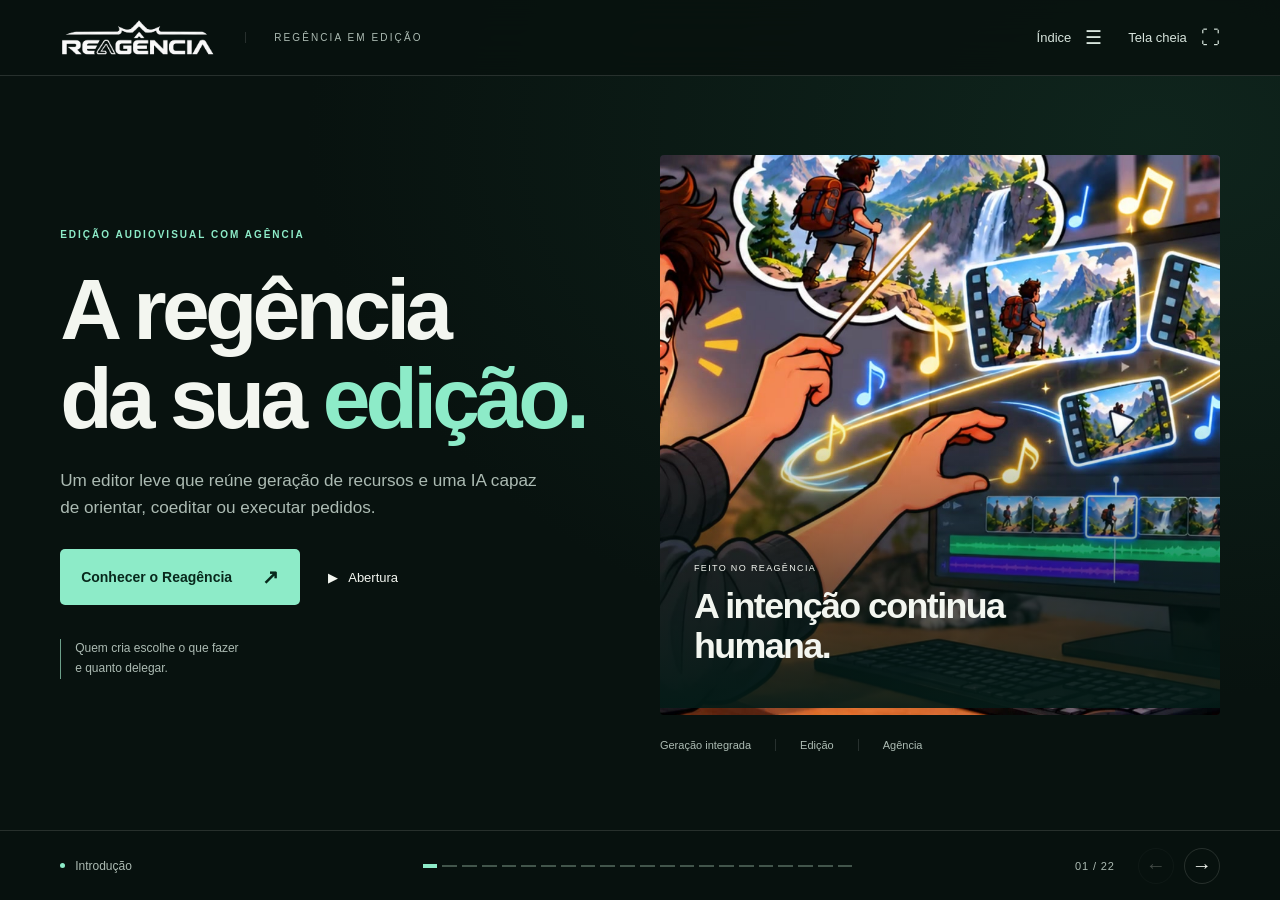
==== index.html @ 3bc48398 "Publica apresentacao contemporanea aprovada do Reagencia" ====
<!doctype html>
<html lang="pt-BR"><head><meta charset="utf-8"><meta name="viewport" content="width=device-width,initial-scale=1"><meta name="theme-color" content="#07130f"><meta name="description" content="Conheça o Reagência: edição audiovisual, geração integrada e uma Agência de IA opcional. Três percursos reais mostram diferentes formas de criar."><title>Reagência — A regência da sua edição</title><link rel="icon" href="assets/brand/favicon-reagencia-esquerda-v2.ico"><link rel="stylesheet" href="style.css"></head>
<body class="no-js"><a class="skip-link" href="#deck">Pular para a apresentação</a>
<header class="topbar"><a class="brand" href="#abertura" aria-label="Reagência, início"><img src="assets/brand/reagencia.png" alt="Reagência"></a><span class="top-context">REGÊNCIA EM EDIÇÃO</span><nav aria-label="Controles da apresentação"><button class="top-button" id="open-index">Índice <span aria-hidden="true">☰</span></button><button class="top-button fullscreen-button" id="fullscreen" aria-label="Entrar em tela cheia">Tela cheia <span aria-hidden="true">⛶</span></button></nav></header>
<main id="deck"><section class="slide cover" id="abertura" data-chapter="Introdução" aria-label="A regência da sua edição" tabindex="-1" ><div class="slide-inner">
<div class="hero-copy"><div class="eyebrow">EDIÇÃO AUDIOVISUAL COM AGÊNCIA</div>
<h1>A regência<br>da sua <em>edição.</em></h1>
<p class="lead">Um editor leve que reúne geração de recursos e uma IA capaz de orientar, coeditar ou executar pedidos.</p>
<div class="actions"><button class="primary" data-go="origem">Conhecer o Reagência <span>↗</span></button><button class="text-button" data-video="abertura">▶ &nbsp; Abertura</button></div>
<div class="hero-note">Quem cria escolhe o que fazer<br>e quanto delegar.</div></div>
<div class="hero-visual"><div class="hero-art-frame"><img class="hero-art" src="assets/posters/hibrido-58.jpg" alt="Cena produzida no Reagência: o criador rege imagens, música e cenas com a companhia de um assistente" fetchpriority="high"></div><div class="hero-caption"><span>FEITO NO REAGÊNCIA</span><b>A intenção continua humana.</b></div><div class="hero-bottom"><span>Geração integrada</span><span>Edição</span><span>Agência</span></div></div></div></section><section class="slide origin" id="origem" data-chapter="Introdução" aria-label="Mais tempo para criar" tabindex="-1" hidden><div class="slide-inner">
<div class="origin-title"><div class="eyebrow">A ORIGEM</div><h2>Mais tempo<br>para criar.<br><em>Menos barreiras<br>para editar.</em></h2></div>
<div class="origin-story"><div class="story-point"><span>01</span><p>O Reagência nasceu da experiência de criar vídeos e perder tempo aprendendo ferramentas ou repetindo tarefas.</p></div><div class="story-point"><span>02</span><p>O primeiro passo foi reunir geração de voz, legendas e imagens no próprio editor.</p></div><div class="story-point"><span>03</span><p>Depois, suas funções passaram a ser acessíveis à Agência, que pode orientar a edição e executar pedidos.</p></div><p class="origin-takeaway">Uma boa ideia deve poder ganhar forma sem exigir alta perícia técnica.</p></div></div></section><section class="slide editor-slide" id="editor" data-chapter="O editor" aria-label="Um ambiente para construir o vídeo" tabindex="-1" hidden><div class="slide-inner">
<div class="wide-heading"><div class="eyebrow">O EDITOR</div><h2>Um ambiente para<br><em>construir o vídeo.</em></h2><p>Imagens, vídeos, áudio e legendas se encontram em uma timeline multifaixa. A montagem define sequência, duração e sincronização.</p></div>
<figure class="evidence main-editor"><button class="image-open" data-image="assets/screenshots/23-transformacao-plena.png" data-caption="Montagem real no Reagência: recursos à esquerda, prévia ao centro, ajustes à direita e timeline multifaixa." aria-label="Ampliar: Montagem real no Reagência: recursos à esquerda, prévia ao centro, ajustes à direita e timeline multifaixa."><img src="assets/screenshots/23-transformacao-plena.png" alt="Montagem real no Reagência: recursos à esquerda, prévia ao centro, ajustes à direita e timeline multifaixa." loading="lazy" decoding="async"><span class="expand" aria-hidden="true">↗</span></button><figcaption>Montagem real no Reagência: recursos à esquerda, prévia ao centro, ajustes à direita e timeline multifaixa.</figcaption></figure>
<div class="under-image"><span>Recursos reunidos no MediaPool</span><span>Prévia da composição</span><span>Montagem que permanece editável</span></div></div></section><section class="slide split tools-slide" id="ferramentas" data-chapter="O editor" aria-label="Movimento e acabamento" tabindex="-1" hidden><div class="slide-inner">
<div class="copy"><div class="eyebrow">CONTROLE SOBRE A IMAGEM</div><h2>Movimento<br>e <em>acabamento.</em></h2><p>O quadro, o movimento e o tratamento de cada clipe ficam nas mãos de quem edita.</p><div class="tab-list" role="tablist" aria-label="Ferramentas do editor"><button id="tool-tab-0" role="tab" aria-selected="true" aria-controls="tool-panel" data-tool="0">01 &nbsp; Transformar <span>↗</span></button><button id="tool-tab-1" role="tab" aria-selected="false" aria-controls="tool-panel" tabindex="-1" data-tool="1">02 &nbsp; Máscaras <span>↗</span></button><button id="tool-tab-2" role="tab" aria-selected="false" aria-controls="tool-panel" tabindex="-1" data-tool="2">03 &nbsp; Efeitos <span>↗</span></button></div><p class="small">As transições conectam clipes. As transformações alteram propriedades dentro de cada clipe.</p></div>
<div class="tool-panel" id="tool-panel" role="tabpanel" aria-labelledby="tool-tab-0"><div class="tool-image"><figure class="evidence "><button class="image-open" data-image="assets/screenshots/26-painel-transformar.png" data-caption="Painel Transformar de um clipe selecionado." aria-label="Ampliar: Painel Transformar de um clipe selecionado."><img src="assets/screenshots/26-painel-transformar.png" alt="Painel Transformar de um clipe selecionado." loading="lazy" decoding="async"><span class="expand" aria-hidden="true">↗</span></button><figcaption>Painel Transformar de um clipe selecionado.</figcaption></figure></div><div class="tool-info"><h3 id="tool-title">Enquadramento, animação e cor</h3><p id="tool-text">Recorte e enquadramento definem o quadro. Transformações e keyframes animam zoom, posição, rotação e opacidade. Contraste, saturação e sombras compõem a correção de cor.</p></div></div></div></section><section class="slide split export-slide" id="exportacao" data-chapter="O editor" aria-label="O vídeo pronto para sair" tabindex="-1" hidden><div class="slide-inner">
<div class="copy"><div class="eyebrow">ÁUDIO, LEGENDAS E EXPORTAÇÃO</div><h2>O vídeo pronto<br><em>para sair.</em></h2><p>O editor combina faixas de áudio e legendas editáveis com a montagem visual.</p><p>A exportação oferece MP4, MOV e WebM, com possibilidade de incorporar outros formatos.</p><div class="format-line"><b>MP4</b><b>MOV</b><b>WebM</b></div><p class="small">Nesta exportação: MP4 com H.264,<br>1672 × 942 pixels, a 30 quadros por segundo.</p></div>
<figure class="evidence "><button class="image-open" data-image="assets/screenshots/29-exportacao-manual.png" data-caption="Exportação em MP4 com opções de qualidade, áudio e legendas." aria-label="Ampliar: Exportação em MP4 com opções de qualidade, áudio e legendas."><img src="assets/screenshots/29-exportacao-manual.png" alt="Exportação em MP4 com opções de qualidade, áudio e legendas." loading="lazy" decoding="async"><span class="expand" aria-hidden="true">↗</span></button><figcaption>Exportação em MP4 com opções de qualidade, áudio e legendas.</figcaption></figure></div></section><section class="slide split json-slide" id="continuidade" data-chapter="O editor" aria-label="Edição até com o editor fechado" tabindex="-1" hidden><div class="slide-inner">
<div class="copy"><div class="eyebrow">CONTINUIDADE DO PROJETO</div><h2>Edição até com<br>o editor <em>fechado.</em></h2><p>O save em JSON é leve e complementa o save nativo: registra a montagem, os ajustes e as referências às mídias.</p><p>Com conhecimento desse formato e das operações do Reagência, uma IA pode alterar o projeto diretamente nesse arquivo.</p><p>Depois, basta abrir o save no editor para continuar trabalhando.</p></div>
<div class="continuity"><div class="file-type">.json</div><div class="continuity-rows"><div><span>01</span><b>A montagem e seus ajustes</b><p>O projeto conserva as decisões de edição.</p></div><div><span>02</span><b>As referências às mídias</b><p>Os arquivos de mídia precisam continuar acessíveis.</p></div><div><span>03</span><b>A continuação no editor</b><p>A montagem volta a ficar disponível para refinamento.</p></div></div></div></div></section><section class="slide split connection-slide" id="conexoes" data-chapter="O editor" aria-label="Ajuda opcional. Recursos conectados." tabindex="-1" hidden><div class="slide-inner">
<div class="copy"><div class="eyebrow">CONEXÕES</div><h2>Ajuda opcional.<br><em>Recursos conectados.</em></h2><p>A Agência recebe pedidos em conversa e pode orientar ou executar operações no editor. Seu piloto pode usar API ou Codex.</p><div class="connection-pilot"><span>NESTAS DEMONSTRAÇÕES</span><b>Piloto da Agência via API</b></div><p class="small">As conexões de geração são escolhas separadas. Também podem ser usadas durante a edição manual.</p><button class="text-button" data-image="assets/screenshots/05-conexoes.png" data-caption="Lista de conexões. O ComfyUI estava desligado nesta sessão e aparece com status Atenção.">Ver as conexões no editor ↗</button></div>
<div class="connection-list"><article><div class="connection-heading"><span>01</span><h3>OpenAI</h3><button class="mini" data-image="assets/screenshots/03-api-midia.png" data-caption="Conexão OpenAI para imagens por texto ou referência, voz e legendas." aria-label="Ver conexão OpenAI">↗</button></div><p>A API externa demonstrada gera imagens por texto ou referência, cria voz e transforma áudio em legendas.</p></article><article><div class="connection-heading"><span>02</span><h3>Codex</h3><button class="mini" data-image="assets/screenshots/04-codex.png" data-caption="Conexão para geração de imagens pelo cliente Codex instalado, independente do piloto da Agência." aria-label="Ver conexão Codex">↗</button></div><p>O cliente instalado gera imagens por texto ou referência usando serviços da sessão Codex. A integração local não significa geração offline.</p></article><article><div class="connection-heading"><span>03</span><h3>ComfyUI</h3></div><p>Com a ferramenta instalada e conectada, o editor executa workflows pré-configurados sem exigir domínio da interface do ComfyUI.</p></article><p class="expansion-note">Uma base aberta à expansão com novos provedores e workflows.</p></div></div></section><section class="slide routes-slide" id="percursos" data-chapter="Três percursos" aria-label="Quanto delegar é uma escolha" tabindex="-1" hidden><div class="slide-inner">
<div class="section-heading"><div class="eyebrow">TRÊS FORMAS DE CRIAR</div><h2>Quanto delegar<br><em>é uma escolha.</em></h2><p>O mesmo tema conduz três percursos, com diferentes níveis de participação humana.</p></div>
<div class="routes"><button data-go="manual-montagem"><span class="route-number">01</span><h3>Manual</h3><p>Cada escolha na timeline.<br>Quem edita monta e ajusta diretamente.</p><span class="route-link">Explorar o percurso ↗</span></button><button data-go="hibrido-montagem"><span class="route-number">02</span><h3>Híbrido</h3><p>Edição em parceria.<br>A Agência recebe tarefas por etapa.</p><span class="route-link">Explorar o percurso ↗</span></button><button data-go="plena-pedido"><span class="route-number">03</span><h3>Agência plena</h3><p>Do texto à montagem.<br>Um pedido delega recursos e edição.</p><span class="route-link">Explorar o percurso ↗</span></button></div><div class="routes-note">Manual e híbrido compartilham os recursos. A Agência plena compartilha somente o roteiro.</div></div></section><section class="slide split prep-slide" id="base" data-chapter="Preparação" aria-label="Recursos preparados no editor" tabindex="-1" hidden><div class="slide-inner">
<div class="copy"><div class="eyebrow">BASE COMUM AO MANUAL E AO HÍBRIDO</div><h2>Recursos preparados<br><em>no editor.</em></h2><p>O roteiro aprovado dá origem à narração. A partir do áudio, o editor cria as legendas. Depois, vêm as seis imagens.</p><div class="resource-steps" role="tablist" aria-label="Preparação de voz e legendas"><button id="base-tab-0" role="tab" aria-selected="true" aria-controls="base-panel" data-base="0"><span>01</span><b>Narração com voz Ash</b><em>gerada em 11 s</em></button><button id="base-tab-1" role="tab" aria-selected="false" aria-controls="base-panel" tabindex="-1" data-base="1"><span>02</span><b>Legendas a partir do áudio</b><em>transcritas em 5 s</em></button></div><p class="small">A narração dura 67,2 segundos.<br>A transcrição organiza a fala em 18 segmentos.</p><button class="text-button" data-dialog="roteiro">Ler o roteiro original ↗</button></div>
<div id="base-panel" role="tabpanel" aria-labelledby="base-tab-0"><figure class="evidence "><button class="image-open" data-image="assets/screenshots/06-voz.png" data-caption="Narração concluída com a voz Ash. A geração levou 11 segundos." aria-label="Ampliar: Narração concluída com a voz Ash. A geração levou 11 segundos."><img src="assets/screenshots/06-voz.png" alt="Narração concluída com a voz Ash. A geração levou 11 segundos." loading="lazy" decoding="async"><span class="expand" aria-hidden="true">↗</span></button><figcaption>Narração concluída com a voz Ash. A geração levou 11 segundos.</figcaption></figure><div class="base-total"><span>Preparação completa dos recursos</span><b>9 min 16 s</b><small>Voz + legendas + seis imagens. A montagem vem depois.</small></div></div></div></section><section class="slide images-slide" id="imagens" data-chapter="Preparação" aria-label="Seis imagens. Continuidade visual." tabindex="-1" hidden><div class="slide-inner">
<div class="scene-heading"><div class="eyebrow">BASE COMUM · GERAÇÃO COM CODEX</div><h2>Seis imagens.<br><em>Continuidade visual.</em></h2><p>A primeira nasce do texto. Cada uma das cinco seguintes usa a anterior como referência. As seis gerações somaram <strong>9 minutos</strong>.</p></div>
<div class="scene-stage" id="scene-panel" role="tabpanel" aria-labelledby="scene-tab-0"><img id="scene-preview" src="assets/posters/hibrido-02.jpg" alt="Frame da primeira cena da produção híbrida"><div class="scene-description"><span id="scene-number">CENA 01 / 06</span><h3 id="scene-title">O ponto de partida</h3><p id="scene-text">Um homem tenta editar um vídeo, cansado, com uma xícara de café. Desenho animado, humor e quadro horizontal.</p><div class="scene-time" id="scene-time">Imagem gerada em 53 segundos</div><button class="text-button" id="scene-proof" data-image="assets/screenshots/07-imagem-1.png" data-caption="Geração da primeira imagem por texto, concluída em 53 segundos.">Ver geração, prompt e referência ↗</button></div></div>
<div class="filmstrip" role="tablist" aria-label="As seis cenas"><button class="scene-thumb" role="tab" id="scene-tab-0" aria-selected="true" aria-controls="scene-panel" tabindex="0" data-scene="0"><img src="assets/posters/hibrido-02.jpg" alt="" loading="lazy"><span>01 <b>O ponto de partida</b></span></button><button class="scene-thumb" role="tab" id="scene-tab-1" aria-selected="false" aria-controls="scene-panel" tabindex="-1" data-scene="1"><img src="assets/posters/hibrido-12.jpg" alt="" loading="lazy"><span>02 <b>Recursos no mesmo lugar</b></span></button><button class="scene-thumb" role="tab" id="scene-tab-2" aria-selected="false" aria-controls="scene-panel" tabindex="-1" data-scene="2"><img src="assets/posters/hibrido-24.jpg" alt="" loading="lazy"><span>03 <b>Uma ideia ganha companhia</b></span></button><button class="scene-thumb" role="tab" id="scene-tab-3" aria-selected="false" aria-controls="scene-panel" tabindex="-1" data-scene="3"><img src="assets/posters/hibrido-35.jpg" alt="" loading="lazy"><span>04 <b>Coedição em ação</b></span></button><button class="scene-thumb" role="tab" id="scene-tab-4" aria-selected="false" aria-controls="scene-panel" tabindex="-1" data-scene="4"><img src="assets/posters/hibrido-47.jpg" alt="" loading="lazy"><span>05 <b>Da imaginação à cena</b></span></button><button class="scene-thumb" role="tab" id="scene-tab-5" aria-selected="false" aria-controls="scene-panel" tabindex="-1" data-scene="5"><img src="assets/posters/hibrido-58.jpg" alt="" loading="lazy"><span>06 <b>O criador rege</b></span></button></div><p class="scene-foot">Frames reais do resultado híbrido. Os recursos ficam no MediaPool para as duas montagens. O Codex foi escolhido para demonstrar a flexibilidade das conexões e economizar recursos.</p></div></section><section class="slide split journey" id="manual-montagem" data-chapter="Manual" aria-label="Cada escolha na timeline" tabindex="-1" hidden><div class="slide-inner">
<div class="copy"><div class="eyebrow">PERCURSO 01 · MANUAL</div><h2>Cada escolha<br><em>na timeline.</em></h2><p>Quem edita reúne as seis imagens, a narração e as legendas, organiza a sequência e define o ritmo.</p><p>Depois da montagem, conecta as imagens com cinco transições escolhidas diretamente no editor.</p><div class="transition-names"><span>Dissolução cruzada</span><span>Dissolução aditiva</span><span>Dissolução suave</span><span>Empurrar</span><span>Varredura</span></div><a class="inline-link" href="#base">Base compartilhada: recursos gerados em 9 min 16 s ↗</a></div>
<div class="stage-column"><figure class="evidence "><button class="image-open" data-image="assets/screenshots/14-manual-timeline.png" data-caption="Montagem manual pronta, com seis imagens, áudio, legendas e painel de transições." aria-label="Ampliar: Montagem manual pronta, com seis imagens, áudio, legendas e painel de transições."><img src="assets/screenshots/14-manual-timeline.png" alt="Montagem manual pronta, com seis imagens, áudio, legendas e painel de transições." loading="lazy" decoding="async"><span class="expand" aria-hidden="true">↗</span></button><figcaption>Montagem manual pronta, com seis imagens, áudio, legendas e painel de transições.</figcaption></figure><div class="trail"><span>MANUAL</span><i class="done">Montagem</i><i class="current">Transições</i><i class="">Transformações</i><i class="">Resultado</i></div></div></div></section><section class="slide split journey" id="manual-ajustes" data-chapter="Manual" aria-label="O acabamento de cada cena" tabindex="-1" hidden><div class="slide-inner">
<div class="copy"><div class="eyebrow">PERCURSO 01 · MANUAL</div><h2>O acabamento<br><em>de cada cena.</em></h2><p>Depois das transições, cada clipe recebe transformações e ajustes de imagem ao longo do tempo.</p><ol class="adjustment-list"><li><span>01</span>Zoom gradual.</li><li><span>02</span>Zoom inicial com leve rotação.</li><li><span>03</span>Zoom e deslocamento da esquerda para a direita.</li><li><span>04</span>Zoom out com contraste e saturação.</li><li><span>05</span>Sombras de altas para baixas, com zoom leve.</li><li><span>06</span>Zoom out leve.</li></ol></div><div class="stage-column"><figure class="evidence "><button class="image-open" data-image="assets/screenshots/15-manual-controles.png" data-caption="Transformações e acabamento de um clipe selecionado na montagem manual." aria-label="Ampliar: Transformações e acabamento de um clipe selecionado na montagem manual."><img src="assets/screenshots/15-manual-controles.png" alt="Transformações e acabamento de um clipe selecionado na montagem manual." loading="lazy" decoding="async"><span class="expand" aria-hidden="true">↗</span></button><figcaption>Transformações e acabamento de um clipe selecionado na montagem manual.</figcaption></figure><div class="trail"><span>MANUAL</span><i class="done">Montagem</i><i class="done">Transições</i><i class="current">Transformações</i><i class="">Resultado</i></div></div></div></section><section class="slide result-slide" id="manual-video" data-chapter="Manual" aria-label="A montagem &lt;em&gt;manual.&lt;/em&gt;" tabindex="-1" hidden><div class="slide-inner"><div class="result-heading"><div><div class="eyebrow">PERCURSO 01 · RESULTADO</div><h2>A montagem <em>manual.</em></h2></div><p>Sequência, ritmo e acabamento definidos diretamente na timeline. A edição manual oferece controle pontual e pede maior intervenção e conhecimento das ferramentas.</p></div><div class="result-layout"><video class="result-video" controls playsinline preload="metadata" poster="assets/posters/manual-58.jpg" aria-label="Vídeo final da jornada manual"><source src="assets/videos/manual.mp4" type="video/mp4">Seu navegador não oferece reprodução de vídeo.</video><aside class="result-aside"><div class="video-facts"><span>VÍDEO FINAL</span><b>67,2 segundos</b><p>1672 × 942 pixels<br>30 quadros por segundo</p></div><p class="small">Imagens, narração e legendas da preparação compartilhada.</p></aside></div></div></section><section class="slide split journey" id="hibrido-montagem" data-chapter="Híbrido" aria-label="A Agência organiza  a montagem. " tabindex="-1" hidden><div class="slide-inner"><div class="copy"><div class="eyebrow">PERCURSO 02 · HÍBRIDO · PEDIDO 1 DE 3</div><h2>A Agência organiza<br><em>a montagem.</em></h2><p>O primeiro pedido reúne imagens, narração e legendas na timeline. As cinco primeiras imagens ocupam 11 segundos cada; a última preenche os 12,2 segundos restantes do áudio.</p><div class="time"><strong>55 s</strong><span>para organizar a montagem</span></div><p class="small">Três pedidos em conversas separadas, usando a mesma base de seis imagens, narração e legendas.</p><a class="inline-link" href="#base">Rever a preparação compartilhada ↗</a></div><div class="stage-column"><figure class="evidence "><button class="image-open" data-image="assets/screenshots/17-hibrido-montagem.png" data-caption="Primeiro pedido e retorno da Agência: montagem com imagens, narração e legendas." aria-label="Ampliar: Primeiro pedido e retorno da Agência: montagem com imagens, narração e legendas."><img src="assets/screenshots/17-hibrido-montagem.png" alt="Primeiro pedido e retorno da Agência: montagem com imagens, narração e legendas." loading="lazy" decoding="async"><span class="expand" aria-hidden="true">↗</span></button><figcaption>Primeiro pedido e retorno da Agência: montagem com imagens, narração e legendas.</figcaption></figure><div class="trail"><span>HÍBRIDO</span><i class="current">Montagem</i><i class="">Transições</i><i class="">Transformações</i><i class="">Resultado</i></div></div></div></section><section class="slide split journey" id="hibrido-transicoes" data-chapter="Híbrido" aria-label="As cenas ganham  transições. " tabindex="-1" hidden><div class="slide-inner"><div class="copy"><div class="eyebrow">PERCURSO 02 · HÍBRIDO · PEDIDO 2 DE 3</div><h2>As cenas ganham<br><em>transições.</em></h2><p>No segundo pedido, a Agência adiciona cinco transições entre as imagens. Quem edita confere o retorno antes de avançar para o acabamento.</p><div class="time"><strong>22 s</strong><span>para adicionar as transições</span></div><p class="small">Três pedidos em conversas separadas, usando a mesma base de seis imagens, narração e legendas.</p><a class="inline-link" href="#base">Rever a preparação compartilhada ↗</a></div><div class="stage-column"><figure class="evidence "><button class="image-open" data-image="assets/screenshots/18-hibrido-transicoes.png" data-caption="Segundo pedido e retorno da Agência: cinco transições entre os clipes." aria-label="Ampliar: Segundo pedido e retorno da Agência: cinco transições entre os clipes."><img src="assets/screenshots/18-hibrido-transicoes.png" alt="Segundo pedido e retorno da Agência: cinco transições entre os clipes." loading="lazy" decoding="async"><span class="expand" aria-hidden="true">↗</span></button><figcaption>Segundo pedido e retorno da Agência: cinco transições entre os clipes.</figcaption></figure><div class="trail"><span>HÍBRIDO</span><i class="done">Montagem</i><i class="current">Transições</i><i class="">Transformações</i><i class="">Resultado</i></div></div></div></section><section class="slide split journey" id="hibrido-transformacoes" data-chapter="Híbrido" aria-label="Movimento dentro  de cada clipe. " tabindex="-1" hidden><div class="slide-inner"><div class="copy"><div class="eyebrow">PERCURSO 02 · HÍBRIDO · PEDIDO 3 DE 3</div><h2>Movimento dentro<br><em>de cada clipe.</em></h2><p>O terceiro pedido anima propriedades dos seis clipes sobre a montagem pronta. A direção permanece humana, com assistência em uma tarefa delimitada.</p><div class="time"><strong>40 s</strong><span>para executar as transformações</span></div><p class="small">Três pedidos em conversas separadas, usando a mesma base de seis imagens, narração e legendas.</p><a class="inline-link" href="#base">Rever a preparação compartilhada ↗</a></div><div class="stage-column"><figure class="evidence "><button class="image-open" data-image="assets/screenshots/19-hibrido-animacoes.png" data-caption="Terceiro pedido e retorno da Agência: transformações nos seis clipes." aria-label="Ampliar: Terceiro pedido e retorno da Agência: transformações nos seis clipes."><img src="assets/screenshots/19-hibrido-animacoes.png" alt="Terceiro pedido e retorno da Agência: transformações nos seis clipes." loading="lazy" decoding="async"><span class="expand" aria-hidden="true">↗</span></button><figcaption>Terceiro pedido e retorno da Agência: transformações nos seis clipes.</figcaption></figure><div class="trail"><span>HÍBRIDO</span><i class="done">Montagem</i><i class="done">Transições</i><i class="current">Transformações</i><i class="">Resultado</i></div></div></div></section><section class="slide result-slide" id="hibrido-video" data-chapter="Híbrido" aria-label="Edição &lt;em&gt;em parceria.&lt;/em&gt;" tabindex="-1" hidden><div class="slide-inner"><div class="result-heading"><div><div class="eyebrow">PERCURSO 02 · RESULTADO</div><h2>Edição <em>em parceria.</em></h2></div><p>Quem edita conduz o trabalho e delega tarefas que tomam tempo, incomodam ou ainda não domina. Cada etapa pode ser conferida antes do próximo pedido.</p></div><div class="result-layout"><video class="result-video" controls playsinline preload="metadata" poster="assets/posters/hibrido-58.jpg" aria-label="Vídeo final da jornada híbrido"><source src="assets/videos/hibrido.mp4" type="video/mp4">Seu navegador não oferece reprodução de vídeo.</video><aside class="result-aside"><div class="time"><strong>1 min 57 s</strong><span>de execução das três etapas</span></div><div class="video-facts"><span>VÍDEO FINAL</span><b>67,2 segundos</b><p>1920 × 1080 pixels<br>30 quadros por segundo</p></div><p class="small">Além dos 9 min 16 s de preparação compartilhada dos recursos.</p></aside></div></div></section><section class="slide split journey" id="plena-pedido" data-chapter="Agência plena" aria-label="Um pedido. Uma nova produção." tabindex="-1" hidden><div class="slide-inner">
<div class="copy"><div class="eyebrow">PERCURSO 03 · AGÊNCIA PLENA</div><h2>Um pedido.<br><em>Uma nova produção.</em></h2><p>O usuário expressa a intenção e fornece o roteiro. A Agência gera voz Ash em português, legendas e seis imagens em desenho animado com humor.</p><p>O pedido também orienta a montagem, as transições de um segundo e as transformações suaves que mantenham o quadro preenchido.</p><div class="key-note">Somente o roteiro é reaproveitado.<br><b>Todos os recursos são novos.</b></div><button class="text-button" data-dialog="pedido">Ler o pedido completo ↗</button></div><div class="stage-column"><figure class="evidence "><button class="image-open" data-image="assets/screenshots/21-plena-pedido.png" data-caption="Pedido original com roteiro, geração de recursos, montagem, transições e transformações." aria-label="Ampliar: Pedido original com roteiro, geração de recursos, montagem, transições e transformações."><img src="assets/screenshots/21-plena-pedido.png" alt="Pedido original com roteiro, geração de recursos, montagem, transições e transformações." loading="lazy" decoding="async"><span class="expand" aria-hidden="true">↗</span></button><figcaption>Pedido original com roteiro, geração de recursos, montagem, transições e transformações.</figcaption></figure><div class="plain-caption">Intenção humana e orientações reunidas em uma conversa.</div></div></div></section><section class="slide split journey" id="plena-resposta" data-chapter="Agência plena" aria-label="A Agência gera e monta" tabindex="-1" hidden><div class="slide-inner">
<div class="copy"><div class="eyebrow">PERCURSO 03 · EXECUÇÃO</div><h2>A Agência<br><em>gera e monta.</em></h2><p>A conexão OpenAI gera voz, legendas e todas as imagens. O piloto da Agência usa API.</p><p>A primeira imagem parte do texto. As demais usam a anterior como referência para manter a continuidade visual.</p><div class="time"><strong>≈ 5 min 30 s</strong><span>para gerar os recursos e montar o vídeo</span></div><p class="small">A Agência escolhe a sequência visual e o acabamento dentro das orientações do pedido.</p></div><div class="stage-column"><figure class="evidence "><button class="image-open" data-image="assets/screenshots/22-plena-resultado.png" data-caption="Retorno da Agência com os recursos criados e parte da timeline." aria-label="Ampliar: Retorno da Agência com os recursos criados e parte da timeline."><img src="assets/screenshots/22-plena-resultado.png" alt="Retorno da Agência com os recursos criados e parte da timeline." loading="lazy" decoding="async"><span class="expand" aria-hidden="true">↗</span></button><figcaption>Retorno da Agência com os recursos criados e parte da timeline.</figcaption></figure><div class="plain-caption">Resposta da execução no próprio editor.</div></div></div></section><section class="slide editor-slide" id="plena-timeline" data-chapter="Agência plena" aria-label="A produção continua editável" tabindex="-1" hidden><div class="slide-inner">
<div class="wide-heading"><div class="eyebrow">PERCURSO 03 · MONTAGEM COMPLETA</div><h2>A produção continua<br><em>editável.</em></h2><p>Seis imagens, nova narração, legendas, cinco transições e animação de zoom nos seis clipes. Quem cria avalia o resultado e pode refinar a montagem.</p></div><figure class="evidence main-editor"><button class="image-open" data-image="assets/screenshots/23-transformacao-plena.png" data-caption="Timeline completa da produção plena com recursos, prévia e painel Transformar." aria-label="Ampliar: Timeline completa da produção plena com recursos, prévia e painel Transformar."><img src="assets/screenshots/23-transformacao-plena.png" alt="Timeline completa da produção plena com recursos, prévia e painel Transformar." loading="lazy" decoding="async"><span class="expand" aria-hidden="true">↗</span></button><figcaption>Timeline completa da produção plena com recursos, prévia e painel Transformar.</figcaption></figure><div class="under-image"><span>Recursos novos via OpenAI</span><span>Montagem orientada pelo pedido</span><span>Refinamento disponível na timeline</span></div></div></section><section class="slide result-slide" id="plena-video" data-chapter="Agência plena" aria-label="A intenção ganha &lt;em&gt;forma.&lt;/em&gt;" tabindex="-1" hidden><div class="slide-inner"><div class="result-heading"><div><div class="eyebrow">PERCURSO 03 · RESULTADO</div><h2>A intenção ganha <em>forma.</em></h2></div><p>O esforço de quem cria se concentra em expressar a intenção e avaliar o resultado. A Agência executa a geração dos recursos e a montagem.</p></div><div class="result-layout"><video class="result-video" controls playsinline preload="metadata" poster="assets/posters/plena-58.jpg" aria-label="Vídeo final da jornada agência plena"><source src="assets/videos/plena.mp4" type="video/mp4">Seu navegador não oferece reprodução de vídeo.</video><aside class="result-aside"><div class="time"><strong>1 pedido</strong><span>para delegar recursos e montagem</span></div><div class="video-facts"><span>VÍDEO FINAL</span><b>60,8 segundos</b><p>1920 × 1080 pixels<br>30 quadros por segundo</p></div><p class="small">Mesmo roteiro, nova narração e novas imagens. Cada percurso demonstra uma forma de trabalhar, com recursos e conexões próprios.</p></aside></div></div></section><section class="slide closing-slide" id="potencial" data-chapter="Encerramento" aria-label="Da ideia à execução, com menos barreiras" tabindex="-1" hidden><div class="slide-inner">
<div class="closing-main"><div class="eyebrow">O POTENCIAL DO REAGÊNCIA</div><h2>Da ideia à execução,<br><em>com menos barreiras.</em></h2><p>O potencial do Reagência está em transformar intenção em ação: uma pessoa pode criar sem dominar cada ferramenta, enquanto quem já domina ganha liberdade para delegar o trabalho repetitivo.</p><p>As integrações já validadas demonstram o conceito e abrem caminho para novas conexões e possibilidades de criação.</p></div><div class="closing-bottom"><img src="assets/brand/reagencia.png" alt="Reagência" class="closing-brand"><p>Com Reagência, você é o maestro do seu editor.</p><button class="text-button" data-go="percursos">Revisitar os três percursos ↗</button></div></div></section></main>
<footer class="bottom-bar"><button class="chapter-button" id="chapter-button" aria-label="Abrir índice de capítulos"><span class="live-dot"></span><span id="chapter-label">Introdução</span></button><div class="progress-segments" aria-label="Progresso da apresentação"><button data-go="abertura" aria-label="Ir para 1: A regência da sua edição" title="A regência da sua edição"></button><button data-go="origem" aria-label="Ir para 2: Mais tempo para criar" title="Mais tempo para criar"></button><button data-go="editor" aria-label="Ir para 3: Um ambiente para construir o vídeo" title="Um ambiente para construir o vídeo"></button><button data-go="ferramentas" aria-label="Ir para 4: Movimento e acabamento" title="Movimento e acabamento"></button><button data-go="exportacao" aria-label="Ir para 5: O vídeo pronto para sair" title="O vídeo pronto para sair"></button><button data-go="continuidade" aria-label="Ir para 6: Edição até com o editor fechado" title="Edição até com o editor fechado"></button><button data-go="conexoes" aria-label="Ir para 7: Ajuda opcional. Recursos conectados." title="Ajuda opcional. Recursos conectados."></button><button data-go="percursos" aria-label="Ir para 8: Quanto delegar é uma escolha" title="Quanto delegar é uma escolha"></button><button data-go="base" aria-label="Ir para 9: Recursos preparados no editor" title="Recursos preparados no editor"></button><button data-go="imagens" aria-label="Ir para 10: Seis imagens. Continuidade visual." title="Seis imagens. Continuidade visual."></button><button data-go="manual-montagem" aria-label="Ir para 11: Cada escolha na timeline" title="Cada escolha na timeline"></button><button data-go="manual-ajustes" aria-label="Ir para 12: O acabamento de cada cena" title="O acabamento de cada cena"></button><button data-go="manual-video" aria-label="Ir para 13: A montagem <em>manual.</em>" title="A montagem <em>manual.</em>"></button><button data-go="hibrido-montagem" aria-label="Ir para 14: A Agência organiza  a montagem. " title="A Agência organiza  a montagem. "></button><button data-go="hibrido-transicoes" aria-label="Ir para 15: As cenas ganham  transições. " title="As cenas ganham  transições. "></button><button data-go="hibrido-transformacoes" aria-label="Ir para 16: Movimento dentro  de cada clipe. " title="Movimento dentro  de cada clipe. "></button><button data-go="hibrido-video" aria-label="Ir para 17: Edição <em>em parceria.</em>" title="Edição <em>em parceria.</em>"></button><button data-go="plena-pedido" aria-label="Ir para 18: Um pedido. Uma nova produção." title="Um pedido. Uma nova produção."></button><button data-go="plena-resposta" aria-label="Ir para 19: A Agência gera e monta" title="A Agência gera e monta"></button><button data-go="plena-timeline" aria-label="Ir para 20: A produção continua editável" title="A produção continua editável"></button><button data-go="plena-video" aria-label="Ir para 21: A intenção ganha <em>forma.</em>" title="A intenção ganha <em>forma.</em>"></button><button data-go="potencial" aria-label="Ir para 22: Da ideia à execução, com menos barreiras" title="Da ideia à execução, com menos barreiras"></button></div><div class="pager"><span id="slide-number" aria-live="polite">01 / 22</span><button id="previous" aria-label="Página anterior" title="Página anterior (←)">←</button><button id="next" aria-label="Próxima página" title="Próxima página (→)">→</button></div></footer>
<dialog id="index-dialog" class="index-dialog"><div class="dialog-top"><div><span class="eyebrow">A APRESENTAÇÃO</span><h2>Escolha um capítulo.</h2></div><button class="close-dialog" aria-label="Fechar índice">×</button></div><div class="index-grid"><button data-go="abertura"><span>01</span><b>A regência da sua edição</b><small>Introdução</small></button><button data-go="origem"><span>02</span><b>Mais tempo para criar</b><small>Introdução</small></button><button data-go="editor"><span>03</span><b>Um ambiente para construir o vídeo</b><small>O editor</small></button><button data-go="ferramentas"><span>04</span><b>Movimento e acabamento</b><small>O editor</small></button><button data-go="exportacao"><span>05</span><b>O vídeo pronto para sair</b><small>O editor</small></button><button data-go="continuidade"><span>06</span><b>Edição até com o editor fechado</b><small>O editor</small></button><button data-go="conexoes"><span>07</span><b>Ajuda opcional. Recursos conectados.</b><small>O editor</small></button><button data-go="percursos"><span>08</span><b>Quanto delegar é uma escolha</b><small>Três percursos</small></button><button data-go="base"><span>09</span><b>Recursos preparados no editor</b><small>Preparação</small></button><button data-go="imagens"><span>10</span><b>Seis imagens. Continuidade visual.</b><small>Preparação</small></button><button data-go="manual-montagem"><span>11</span><b>Cada escolha na timeline</b><small>Manual</small></button><button data-go="manual-ajustes"><span>12</span><b>O acabamento de cada cena</b><small>Manual</small></button><button data-go="manual-video"><span>13</span><b>A montagem <em>manual.</em></b><small>Manual</small></button><button data-go="hibrido-montagem"><span>14</span><b>A Agência organiza  a montagem. </b><small>Híbrido</small></button><button data-go="hibrido-transicoes"><span>15</span><b>As cenas ganham  transições. </b><small>Híbrido</small></button><button data-go="hibrido-transformacoes"><span>16</span><b>Movimento dentro  de cada clipe. </b><small>Híbrido</small></button><button data-go="hibrido-video"><span>17</span><b>Edição <em>em parceria.</em></b><small>Híbrido</small></button><button data-go="plena-pedido"><span>18</span><b>Um pedido. Uma nova produção.</b><small>Agência plena</small></button><button data-go="plena-resposta"><span>19</span><b>A Agência gera e monta</b><small>Agência plena</small></button><button data-go="plena-timeline"><span>20</span><b>A produção continua editável</b><small>Agência plena</small></button><button data-go="plena-video"><span>21</span><b>A intenção ganha <em>forma.</em></b><small>Agência plena</small></button><button data-go="potencial"><span>22</span><b>Da ideia à execução, com menos barreiras</b><small>Encerramento</small></button></div><p class="dialog-hint">Navegue com ← e →. Tecla F para tela cheia. Tecla M para abrir este índice.</p></dialog>
<dialog id="image-dialog" class="image-dialog"><div class="image-toolbar"><p id="image-caption"></p><button id="image-size" class="top-button">Tamanho real</button><button class="close-dialog" aria-label="Fechar imagem ampliada">×</button></div><div class="image-viewport"><img id="expanded-image" alt=""></div></dialog>
<dialog id="video-dialog" class="video-dialog"><div class="dialog-top"><h2>Abertura Reagência</h2><button class="close-dialog" aria-label="Fechar vídeo de abertura">×</button></div><video controls playsinline preload="none" poster="assets/posters/abertura.jpg"><source src="assets/videos/abertura.mp4" type="video/mp4"></video></dialog>
<dialog id="roteiro-dialog" class="text-dialog"><div class="dialog-top"><div><span class="eyebrow">FONTE DA NARRAÇÃO</span><h2>O roteiro original</h2></div><button class="close-dialog" aria-label="Fechar roteiro">×</button></div><div class="document-copy"><p>“O Reagência nasceu da minha experiência criando vídeos. Eu tinha ideias, mas perdia tempo aprendendo ferramentas e repetindo tarefas.</p><p>Comecei reunindo no editor o que precisava: gerar voz a partir de texto, transformar áudio em legenda. Criar imagens e vídeos. Tudo no mesmo lugar.</p><p>No caminho, surgiu uma pergunta: se a inteligência artificial pode criar esses recursos, por que não poderia também operar o editor?</p><p>Assim, passei a tornar suas funções acessíveis à IA, para orientar e executar o que eu pedisse.</p><p>Porque colocar uma boa ideia em prática não deveria exigir perícia técnica.</p><p>Você pode editar, trabalhar junto com a inteligência artificial ou delegar tarefas. Ela ajuda a realizar. Você decide o que criar.</p><p>Reagência. Com ela, você tem a regência da sua edição.”</p><p class="source-note">Texto original usado nas produções. Os exemplos desta apresentação mostram geração de imagens, voz e legendas.</p></div></dialog>
<dialog id="pedido-dialog" class="text-dialog"><div class="dialog-top"><div><span class="eyebrow">AGÊNCIA PLENA</span><h2>O pedido original</h2></div><button class="close-dialog" aria-label="Fechar pedido">×</button></div><div class="document-copy"><p>Quero que você crie um vídeo a partir do texto abaixo. Use a conexão Open AI new para gerar a narração em português, com a voz ash:</p><p>“O Reagência nasceu da minha experiência criando vídeos. Eu tinha ideias, mas perdia tempo aprendendo ferramentas e repetindo tarefas. Comecei reunindo no editor o que precisava: gerar voz a partir de texto, transformar áudio em legenda. Criar imagens e vídeos. Tudo no mesmo lugar. No caminho, surgiu uma pergunta: se a inteligência artificial pode criar esses recursos, por que não poderia também operar o editor? Assim, passei a tornar suas funções acessíveis à IA, para orientar e executar o que eu pedisse. Porque colocar uma boa ideia em prática não deveria exigir perícia técnica. Você pode editar, trabalhar junto com a inteligência artificial ou delegar tarefas. Ela ajuda a realizar. Você decide o que criar. Reagência. Com ela, você tem a regência da sua edição.” fim da narração</p><p>Adicione o áudio ao mediapool e depois à timeline, começando no zero. Transcreva esse áudio com a conexão Open AI new, adicione a legenda ao mediapool e depois à timeline, sincronizada com a narração.</p><p>Depois gere seis imagens em 16:9 pela Open AI new, em estilo de desenho animado e com tom de humor. Use o texto inteiro como base para pensar a sequência, mas faça cada cena representar a passagem da legenda correspondente aos seus 11 segundos. Gere a primeira imagem a partir do texto e as seguintes usando a imagem anterior como referência, para manter a continuidade visual.</p><p>Adicione as imagens ao mediapool e depois à timeline, na ordem da narrativa, uma encostada na outra. As primeiras cinco devem durar 11 segundos cada. A sexta deve ocupar todo o restante até o final do áudio, passando um pouco dos 11 segundos.</p><p>Coloque uma transição de um segundo entre cada par de imagens. Escolha os tipos que combinarem melhor com as cenas.</p><p>Nas imagens, aplique transformações suaves ao longo de cada clipe, escolhendo zoom, deslocamento ou rotação leve. Para mover ou girar, parta de uma imagem já ampliada o suficiente para continuar cobrindo todo o quadro, inclusive os cantos. No zoom out, comece ampliado e termine com pelo menos 100%, mantendo a imagem preenchendo a tela e sem deformá-la. Pode também usar ajustes de contraste, saturação e sombras conforme achar adequado.</p></div></dialog>
<div id="announcement" class="sr-only" role="status"></div><script src="app.js"></script></body></html>
---- style.css ----
@charset "UTF-8";
:root{--bg:#08120f;--surface:#101e19;--mint:#8debc8;--text:#f3f6f0;--muted:#acbbb3;--line:#ffffff21;--font:'Segoe UI Variable Display','Segoe UI',Arial,sans-serif;--header:76px;--footer:70px;--pad:clamp(28px,4.7vw,96px)}
*{box-sizing:border-box}html{height:100%;background:var(--bg)}body{margin:0;height:100%;font-family:var(--font);color:var(--text);background:radial-gradient(ellipse at 90% 15%,#16372a80,transparent 52%),var(--bg);-webkit-font-smoothing:antialiased;overflow:hidden}button,a{-webkit-tap-highlight-color:transparent}button{font:inherit;color:inherit;border:0;cursor:pointer;background:none}button:disabled{opacity:.25;cursor:default}a{color:inherit}button:focus-visible,a:focus-visible,video:focus-visible{outline:2px solid var(--mint);outline-offset:5px}button:hover:not(:disabled){color:var(--mint)}img{display:block;max-width:100%;height:auto}button img{pointer-events:none}p{font-size:clamp(17px,1.34vw,22px);line-height:1.55;color:var(--muted);margin:0 0 1em}h1,h2,h3{margin:0;font-weight:550;letter-spacing:-.055em;line-height:1.04;text-wrap:balance}h1{font-size:clamp(64px,6.7vw,112px)}h2{font-size:clamp(42px,4.35vw,74px)}h3{font-size:clamp(25px,2.2vw,36px)}em{font-style:normal;color:var(--mint)}strong,b{font-weight:600}::selection{background:var(--mint);color:var(--bg)}[hidden]{display:none!important}.sr-only{position:absolute;width:1px;height:1px;padding:0;overflow:hidden;clip:rect(0,0,0,0);white-space:nowrap}.skip-link{position:fixed;top:-100px;left:25px;background:var(--mint);color:var(--bg);z-index:100;padding:12px}.skip-link:focus{top:10px}
.topbar{height:var(--header);position:fixed;inset:0 0 auto;display:flex;align-items:center;padding:0 var(--pad);gap:30px;border-bottom:1px solid var(--line);z-index:5;background:#08120fe8;backdrop-filter:blur(18px)}.brand{width:155px;display:block;flex-shrink:0}.brand img{width:100%;height:42px;object-fit:contain}.top-context{font-size:10px;letter-spacing:.21em;color:var(--muted);border-left:1px solid var(--line);padding-left:28px}.topbar nav{margin-left:auto;display:flex;align-items:center;gap:26px}.top-button{font-size:13px;display:flex;align-items:center;gap:14px;padding:9px 0;color:#d7e4dc}.top-button span{font-size:19px}.bottom-bar{position:fixed;inset:auto 0 0;height:var(--footer);z-index:5;border-top:1px solid var(--line);display:flex;align-items:center;gap:25px;padding:0 var(--pad);background:#08120fed;backdrop-filter:blur(18px)}.chapter-button{display:flex;align-items:center;gap:10px;min-width:140px;text-align:left;font-size:12px;color:var(--muted);padding:10px 0}.live-dot{width:5px;height:5px;border-radius:50%;background:var(--mint)}.progress-segments{display:flex;align-items:center;gap:5px;max-width:430px;flex:1;margin:0 auto}.progress-segments button{height:30px;flex:1;min-width:5px;padding:0;position:relative}.progress-segments button:before{content:'';position:absolute;left:0;right:0;top:14px;height:2px;background:#42554b}.progress-segments button.visited:before{background:#689b86}.progress-segments button.active:before{background:var(--mint);height:4px;top:13px}.progress-segments button:hover:before{background:var(--text)}.pager{display:flex;align-items:center;gap:10px}.pager>span{font-size:11px;letter-spacing:.08em;color:var(--muted);margin-right:13px;font-variant-numeric:tabular-nums}.pager button{border:1px solid var(--line);width:36px;height:36px;border-radius:50%;font-size:20px}.pager button:hover:not(:disabled){border-color:var(--mint);background:#8debc80a}
#deck{position:fixed;inset:var(--header) 0 var(--footer)}.slide{height:100%;width:100%;overflow:auto;scrollbar-width:thin;scrollbar-color:#456658 transparent;outline:none}.slide-inner{max-width:1800px;margin:0 auto;min-height:100%;padding:clamp(28px,4.5vh,55px) var(--pad);display:flex;flex-direction:column;justify-content:center}.slide.entering .slide-inner{animation:enter .4s ease-out both}@keyframes enter{from{opacity:0;transform:translateY(12px)}to{opacity:1;transform:translateY(0)}}.eyebrow{font-size:10px;letter-spacing:.2em;line-height:1.6;color:var(--mint);font-weight:650;margin-bottom:22px}.copy h2{margin-bottom:25px}.copy p{max-width:520px}.small{font-size:13px!important;line-height:1.65!important;color:#a1b5a9}.lead{max-width:480px}.actions{display:flex;align-items:center;gap:28px;flex-wrap:wrap;margin-top:29px}.primary{background:var(--mint);color:#08281c;border-radius:5px;padding:16px 21px;font-weight:600;font-size:14px;display:flex;align-items:center;gap:30px}.primary:hover:not(:disabled){background:#b2f8dd;color:#052719}.primary span{font-size:20px}.text-button{display:inline-flex;align-items:center;font-size:13px;line-height:1.5;padding:10px 0;color:var(--text);text-align:left}.text-button:hover{text-decoration:underline;text-underline-offset:5px}.inline-link{font-size:12px;line-height:1.65;color:var(--mint);text-decoration:none;display:inline-block;margin-top:12px}.inline-link:hover{text-decoration:underline}.cover .slide-inner{display:grid;grid-template-columns:1fr 1.05fr;gap:5.2vw;align-items:center}.hero-copy h1{margin-bottom:24px}.hero-note{font-size:12px;line-height:1.65;color:var(--muted);border-left:1px solid #6ca08a;padding-left:14px;margin-top:34px}.hero-visual{position:relative;align-self:center}.hero-art{width:100%;aspect-ratio:1/1;object-fit:cover;border-radius:4px;object-position:50% 45%}.hero-visual:before{content:'';position:absolute;inset:0 0 43px;background:linear-gradient(0deg,#041b17ed,transparent 52%);pointer-events:none;z-index:1}.hero-caption{position:absolute;bottom:85px;left:34px;right:25px;z-index:2}.hero-caption span{font-size:9px;letter-spacing:.15em}.hero-caption b{display:block;font-size:clamp(25px,2.8vw,44px);letter-spacing:-.045em;max-width:350px;line-height:1.1;margin-top:12px}.hero-bottom{display:flex;gap:24px;padding-top:24px;color:var(--muted);font-size:11px}.hero-bottom span+span{border-left:1px solid var(--line);padding-left:24px}
.origin .slide-inner{display:grid;grid-template-columns:1.05fr 1fr;gap:8vw;align-items:center}.origin h2{font-size:clamp(49px,5.3vw,87px)}.origin-story{padding-top:30px}.story-point{display:flex;gap:24px;padding:23px 0;border-top:1px solid var(--line)}.story-point>span{font-size:11px;color:var(--mint);padding-top:6px}.story-point p{margin:0;font-size:clamp(18px,1.65vw,24px)}.origin-takeaway{font-size:clamp(23px,2.3vw,34px);line-height:1.3;letter-spacing:-.03em;color:var(--text);margin:24px 0 0;padding-left:38px}.wide-heading{display:grid;grid-template-columns:1fr .8fr;gap:0 7vw;align-items:end;margin-bottom:26px}.wide-heading .eyebrow{grid-column:1/-1;margin-bottom:12px}.wide-heading p{max-width:490px;font-size:clamp(16px,1.35vw,20px);margin:0 0 4px}.wide-heading h2{font-size:clamp(36px,3.7vw,58px)}.evidence{min-width:0;margin:0}.image-open{padding:0;display:block;position:relative;width:100%;border:1px solid #506e5e70;border-radius:6px;overflow:hidden;background:#101714;box-shadow:0 22px 70px #0004}.image-open img{width:100%;max-height:calc(100svh - 340px);object-fit:contain}.image-open:after{content:'';position:absolute;inset:0;box-shadow:inset 0 0 0 1px #ffffff06;pointer-events:none}.expand{position:absolute;right:12px;bottom:12px;width:30px;height:30px;border:1px solid #ffffff4d;border-radius:50%;background:#07130fe8;display:flex;align-items:center;justify-content:center;color:#e8fff4;font-size:21px;transition:transform .2s}.image-open:hover .expand{transform:scale(1.1);background:var(--mint);color:var(--bg)}figcaption{font-size:11px;line-height:1.5;color:#9eb2a6;margin:12px 0 0;padding-left:1px}.under-image{display:flex;justify-content:space-between;gap:18px;border-top:1px solid var(--line);padding-top:16px;margin-top:19px;color:var(--muted);font-size:12px}.main-editor{max-width:1200px;width:100%;margin:0 auto}.main-editor .image-open img{max-height:calc(100svh - 400px)}.main-editor figcaption{margin-top:9px}.split .slide-inner{display:grid;grid-template-columns:minmax(300px,.72fr) minmax(0,1.28fr);gap:5vw;align-items:center}.split .image-open img{max-height:calc(100svh - 240px)}.split h2{font-size:clamp(40px,4.1vw,67px)}.tab-list{margin:30px 0 22px}.tab-list button{display:flex;justify-content:space-between;align-items:center;border-top:1px solid var(--line);padding:17px 0;width:100%;text-align:left;font-size:17px;color:var(--muted)}.tab-list button:last-child{border-bottom:1px solid var(--line)}.tab-list button[aria-selected=true]{color:var(--mint)}.tab-list button span{opacity:.5}.tab-list button[aria-selected=true] span{opacity:1}.tool-panel{display:grid;grid-template-columns:1fr .9fr;gap:30px;align-items:center;padding:25px 30px;background:#11231c;border:1px solid #5e8b762e;border-radius:7px;min-height:450px}.tool-panel .image-open{background:#1a1d1b;box-shadow:none}.tool-panel .image-open img{height:400px;max-height:calc(100svh - 290px);width:100%;object-fit:contain}.tool-panel figcaption{font-size:10px}.tool-info h3{font-size:28px;line-height:1.12;margin-bottom:20px}.tool-info p{font-size:16px;line-height:1.6}.format-line{display:flex;gap:27px;color:var(--mint);border-top:1px solid var(--line);padding-top:22px;margin:28px 0 24px;font-size:26px;letter-spacing:-.04em}.export-slide .evidence{max-width:550px;margin:auto}.export-slide .image-open img{height:calc(100svh - 260px)}.continuity{border-left:1px solid var(--line);padding-left:5vw}.file-type{font-size:clamp(100px,12vw,186px);font-weight:300;letter-spacing:-.085em;line-height:1;color:var(--mint);margin-bottom:30px}.continuity-rows>div{border-top:1px solid var(--line);padding:18px 0;display:grid;grid-template-columns:35px 1fr;gap:6px}.continuity-rows span{font-size:11px;color:var(--mint);padding-top:3px}.continuity-rows b{font-size:18px}.continuity-rows p{grid-column:2;font-size:14px;margin:0}.connection-pilot{border-left:2px solid var(--mint);padding:3px 0 3px 18px;margin:25px 0}.connection-pilot span{font-size:9px;letter-spacing:.14em;color:var(--muted);display:block;margin-bottom:10px}.connection-pilot b{font-size:18px}.connection-list{padding-left:2vw}.connection-list article{padding:23px 0;border-top:1px solid var(--line)}.connection-list article p{font-size:17px;max-width:540px;margin:14px 0 0 39px}.connection-heading{display:flex;align-items:center;gap:22px}.connection-heading>span{font-size:11px;color:var(--mint)}.connection-heading h3{font-size:30px}.connection-heading .mini{margin-left:auto;width:29px;height:29px;border:1px solid var(--line);border-radius:50%;font-size:19px}.expansion-note{font-size:15px;margin:20px 0 0 39px;color:var(--mint)}
.section-heading h2{font-size:clamp(52px,5.4vw,86px)}.section-heading p{max-width:660px;margin:25px 0 0}.routes{display:grid;grid-template-columns:1fr 1fr 1.1fr;margin-top:48px;border-top:1px solid var(--line)}.routes>button{padding:25px 30px 22px 0;display:flex;flex-direction:column;align-items:flex-start;text-align:left}.routes>button+button{border-left:1px solid var(--line);padding-left:32px}.route-number{font-size:13px;color:var(--mint);margin-bottom:23px}.routes h3{font-size:clamp(27px,3vw,45px);margin-bottom:18px}.routes p{font-size:16px;margin-bottom:25px;line-height:1.5}.route-link{font-size:12px;color:var(--mint);margin-top:auto}.routes>button:hover h3{color:var(--mint)}.routes-note{color:var(--muted);font-size:13px;border-top:1px solid var(--line);padding-top:20px}.resource-steps{margin:27px 0 22px}.resource-steps button{display:grid;grid-template-columns:22px 1fr;gap:4px 10px;width:100%;text-align:left;border-top:1px solid var(--line);padding:17px 0;opacity:.55}.resource-steps button[aria-selected=true]{opacity:1}.resource-steps button span{font-size:11px;color:var(--mint);padding-top:4px}.resource-steps button b{font-size:17px;font-weight:500}.resource-steps button em{grid-column:2;font-size:14px}.base-total{display:grid;grid-template-columns:1fr auto;gap:10px;margin-top:26px;border-top:1px solid var(--line);padding-top:20px}.base-total span{font-size:13px;align-self:center;color:var(--muted)}.base-total b{font-size:28px;color:var(--mint);font-weight:450;letter-spacing:-.04em}.base-total small{grid-column:1/-1;color:var(--muted);font-size:12px}.scene-heading{display:grid;grid-template-columns:1fr 1fr;gap:0 4vw;margin-bottom:24px;align-items:end}.scene-heading .eyebrow{grid-column:1/-1;margin-bottom:12px}.scene-heading h2{font-size:clamp(38px,3.7vw,59px)}.scene-heading p{font-size:17px;margin:0;max-width:460px}.scene-stage{display:grid;grid-template-columns:1.2fr .8fr;gap:4vw;align-items:center}.scene-stage>img{aspect-ratio:16/9;max-height:calc(100svh - 485px);min-height:180px;width:100%;object-fit:contain;background:#101b16;border-radius:4px}.scene-description>span{font-size:10px;letter-spacing:.18em;color:var(--mint)}.scene-description h3{margin:14px 0 14px;font-size:29px}.scene-description p{font-size:16px;max-width:430px;margin-bottom:15px}.scene-time{font-size:13px;color:var(--mint);margin-bottom:5px}.scene-description .text-button{font-size:12px}.filmstrip{display:grid;grid-template-columns:repeat(6,1fr);gap:12px;margin-top:22px}.scene-thumb{padding:0;opacity:.52;text-align:left}.scene-thumb[aria-selected=true],.scene-thumb:hover{opacity:1}.scene-thumb img{width:100%;aspect-ratio:16/9;max-height:88px;object-fit:cover;border:1px solid transparent;border-radius:2px}.scene-thumb[aria-selected=true] img{border-color:var(--mint)}.scene-thumb>span{display:flex;gap:7px;font-size:9px;color:var(--mint);margin-top:9px}.scene-thumb b{font-size:10px;font-weight:400;color:var(--muted)}.scene-foot{font-size:11px;line-height:1.5;margin:16px 0 0;color:var(--muted)}
.journey .copy p{font-size:clamp(17px,1.35vw,21px)}.transition-names{display:flex;flex-wrap:wrap;gap:0 16px;border-top:1px solid var(--line);padding-top:17px;margin:24px 0 10px}.transition-names span{font-size:12px;color:var(--mint);line-height:2}.trail{display:flex;gap:20px;align-items:center;margin-top:28px;border-top:1px solid var(--line);padding-top:17px;font-size:10px}.trail>span{font-size:9px;letter-spacing:.12em;color:var(--muted);margin-right:auto}.trail i{font-style:normal;color:#667e70;position:relative}.trail i.current{color:var(--mint)}.trail i.current:before{content:'';height:2px;position:absolute;left:0;right:0;top:-18px;background:var(--mint)}.trail i.done{color:#bed9c9}.adjustment-list{padding:0;list-style:none;margin:25px 0 0}.adjustment-list li{border-top:1px solid var(--line);display:flex;gap:15px;padding:10px 0;font-size:14px;line-height:1.5;color:var(--muted)}.adjustment-list li span{color:var(--mint);font-size:10px;padding-top:3px}.time{border-top:1px solid var(--line);padding-top:20px;margin:28px 0}.time strong{font-size:clamp(42px,4.8vw,74px);line-height:1.05;font-weight:350;letter-spacing:-.06em;color:var(--mint);display:block;white-space:nowrap}.time span{font-size:13px;color:var(--muted);display:block;margin-top:9px;line-height:1.5}.key-note{border-left:2px solid var(--mint);padding-left:18px;color:var(--muted);font-size:14px;line-height:1.7;margin:26px 0 16px}.key-note b{color:var(--mint);font-weight:500}.plain-caption{font-size:12px;border-top:1px solid var(--line);padding-top:18px;margin-top:24px;color:var(--mint)}.result-heading{display:grid;grid-template-columns:1.2fr 1fr;gap:5vw;align-items:end;margin-bottom:30px}.result-heading h2{font-size:clamp(38px,4.2vw,65px)}.result-heading p{font-size:17px;margin:0;max-width:530px}.result-heading .eyebrow{margin-bottom:17px}.result-layout{display:grid;grid-template-columns:1fr 225px;gap:40px;align-items:center}.result-video{display:block;width:100%;max-height:calc(100svh - 330px);aspect-ratio:16/9;background:#000;border:1px solid #506e5e70;border-radius:5px;box-shadow:0 25px 70px #0005}.result-aside .time{padding-top:0;border:0;margin:0 0 28px}.result-aside .time strong{font-size:39px;white-space:normal}.video-facts{padding-top:23px;border-top:1px solid var(--line);margin-bottom:24px}.video-facts>span{color:var(--mint);font-size:9px;letter-spacing:.17em;display:block;margin-bottom:17px}.video-facts b{font-size:23px;font-weight:450;letter-spacing:-.035em}.video-facts p{font-size:13px;line-height:1.7;margin:12px 0 0}.closing-slide .slide-inner{justify-content:space-between;padding-top:8vh;padding-bottom:5vh}.closing-main{max-width:1100px}.closing-main h2{font-size:clamp(50px,5.8vw,92px);margin-bottom:33px}.closing-main>p{max-width:870px;font-size:clamp(18px,1.6vw,25px);line-height:1.5}.closing-bottom{display:grid;grid-template-columns:200px 1fr auto;gap:40px;align-items:center;margin-top:35px;border-top:1px solid var(--line);padding-top:28px}.closing-brand{width:200px}.closing-bottom p{margin:0;font-size:15px;max-width:300px}.closing-bottom .text-button{font-size:12px}
dialog{color:var(--text);background:#101d17;border:1px solid #72978055;padding:32px;border-radius:10px;max-width:calc(100vw - 36px);max-height:calc(100svh - 36px);box-shadow:0 35px 150px #000a;scrollbar-width:thin;scrollbar-color:#587563 #102017}dialog::backdrop{background:#030c08e8;backdrop-filter:blur(16px)}.dialog-top{display:flex;justify-content:space-between;align-items:flex-start;gap:35px;margin-bottom:24px}.dialog-top .eyebrow{font-size:9px;margin-bottom:10px;display:block}.dialog-top h2{font-size:35px}.close-dialog{display:flex;align-items:center;justify-content:center;border:1px solid var(--line);border-radius:50%;width:36px;height:36px;flex-shrink:0;font-size:27px;line-height:1;padding:0}.index-dialog{width:1100px}.index-grid{display:grid;grid-template-columns:1fr 1fr;gap:0 30px}.index-grid button{padding:13px 0;border-top:1px solid var(--line);display:grid;grid-template-columns:23px 1fr 90px;gap:12px;text-align:left;align-items:center}.index-grid button>span{font-size:10px;color:var(--mint)}.index-grid b{font-weight:400;font-size:14px;letter-spacing:-.02em}.index-grid small{font-size:10px;color:var(--muted);text-align:right}.index-grid button[aria-current=true]{color:var(--mint)}.dialog-hint{font-size:11px;margin:25px 0 0;color:var(--muted)}.image-dialog{width:calc(100vw - 36px);height:calc(100svh - 36px);padding:0;overflow:hidden;background:#06100c}.image-toolbar{height:72px;display:flex;gap:25px;align-items:center;padding:12px 23px;border-bottom:1px solid var(--line)}.image-toolbar p{margin:0 auto 0 0;font-size:13px;color:var(--text);max-width:80%}.image-toolbar .top-button{white-space:nowrap;font-size:12px}.image-viewport{height:calc(100% - 72px);padding:20px;overflow:auto;display:flex;align-items:center;justify-content:center}.image-viewport img{max-width:100%;max-height:100%;object-fit:contain}.image-viewport.actual{display:block}.image-viewport.actual img{max-width:none;max-height:none;width:auto;height:auto;margin:auto}.video-dialog{width:1150px}.video-dialog video{width:100%;max-height:calc(100svh - 170px);display:block}.text-dialog{width:790px}.document-copy{padding:10px 10px 0}.document-copy p{font-size:17px;line-height:1.75;margin:0 0 22px}.document-copy .source-note{font-size:12px;border-top:1px solid var(--line);padding-top:20px}.no-js{height:auto;overflow:auto}.no-js #deck{position:static;padding-top:var(--header)}.no-js .slide{display:block!important;height:auto;min-height:850px}.no-js .bottom-bar{display:none}
@media(min-width:1900px){:root{--pad:88px}.copy p{max-width:580px}.hero-art{max-height:640px}.hero-visual{max-width:690px}.scene-stage>img{max-height:370px}.filmstrip .scene-thumb img{max-height:115px}.scene-heading p{font-size:21px}.scene-description p{font-size:20px}}
@media(max-height:780px) and (min-width:901px){:root{--header:64px;--footer:59px}.slide-inner{padding-top:25px;padding-bottom:25px}.eyebrow{margin-bottom:15px}.copy h2{margin-bottom:19px}h1{font-size:clamp(57px,6.2vw,84px)}.split h2{font-size:clamp(37px,3.7vw,54px)}p,.journey .copy p{font-size:16px;line-height:1.5}.hero-art{max-height:440px;aspect-ratio:1.05}.hero-note{margin-top:23px}.hero-copy .lead{font-size:17px}.actions{margin-top:20px}.wide-heading{margin-bottom:18px}.wide-heading h2{font-size:42px}.main-editor .image-open img{max-height:calc(100svh - 360px)}.under-image{padding-top:12px;margin-top:13px}.tool-panel{min-height:370px;padding:20px;gap:22px}.tool-panel .image-open img{height:350px;max-height:calc(100svh - 220px)}.tool-info p{font-size:14px}.tool-info h3{font-size:25px}.tab-list{margin:22px 0 16px}.tab-list button{padding:13px 0}.connection-list article{padding:16px 0}.connection-list article p{font-size:15px}.connection-pilot{margin:20px 0}.routes{margin-top:32px}.section-heading h2{font-size:63px}.routes h3{font-size:33px}.routes p{font-size:15px}.route-number{margin-bottom:18px}.resource-steps{margin:18px 0}.resource-steps button{padding:13px 0}.base-total{margin-top:20px}.scene-stage>img{max-height:220px;min-height:150px}.scene-heading h2{font-size:39px}.scene-heading{margin-bottom:15px}.scene-description h3{font-size:25px;margin:10px 0}.scene-description p{font-size:14px;margin-bottom:8px}.scene-thumb img{max-height:60px}.filmstrip{margin-top:15px}.scene-foot{font-size:10px;margin-top:13px}.time{margin:21px 0}.time strong{font-size:54px}.adjustment-list{margin-top:20px}.adjustment-list li{font-size:13px;padding:8px 0}.result-heading h2{font-size:46px}.result-heading p{font-size:15px}.result-heading{margin-bottom:23px}.result-video{max-height:calc(100svh - 295px)}.closing-slide .slide-inner{padding-top:40px;padding-bottom:35px}.closing-main h2{font-size:70px;margin-bottom:24px}.closing-main>p{font-size:20px}.closing-bottom{margin-top:22px;padding-top:22px}}
@media(max-width:1100px) and (min-width:901px){:root{--pad:36px}.top-context{display:none}.split .slide-inner{grid-template-columns:.85fr 1.15fr;gap:30px}.split h2{font-size:38px}.tool-panel{grid-template-columns:1fr;gap:16px}.tool-panel .image-open img{height:245px}.tool-panel .tool-info h3{font-size:22px;margin-bottom:8px}.tool-panel .tool-info p{font-size:13px}.tool-panel figcaption{display:none}.result-layout{grid-template-columns:1fr 175px;gap:25px}.result-aside .time strong{font-size:32px}.trail{gap:12px}.scene-heading p{font-size:15px}}
@media(max-width:900px){:root{--pad:26px;--header:67px;--footer:65px}.top-context{display:none}.topbar nav{gap:19px}.top-button{font-size:12px}.brand{width:137px}.fullscreen-button{font-size:0;gap:0}.fullscreen-button span{font-size:22px}.slide-inner{padding-top:32px;padding-bottom:38px;justify-content:flex-start;min-height:100%}.cover .slide-inner,.origin .slide-inner,.split .slide-inner{display:flex;flex-direction:column;gap:32px;align-items:stretch}.cover h1{font-size:clamp(65px,11vw,100px)}.hero-copy .lead{max-width:570px}.hero-visual{align-self:stretch}.hero-art{aspect-ratio:16/10;max-height:470px;object-position:50% 50%}.hero-caption{bottom:77px}.hero-note{margin-top:24px}.hero-bottom{font-size:11px}.hero-copy p{font-size:18px}.origin h2{font-size:clamp(51px,8vw,72px)}.origin-story{padding-top:0}.story-point p{font-size:18px}.origin-takeaway{font-size:26px}.wide-heading{display:block}.wide-heading h2{font-size:clamp(38px,6vw,58px)}.wide-heading p{margin-top:20px;font-size:17px;max-width:680px}.main-editor .image-open img,.split .image-open img{max-height:none}.under-image{font-size:10px;gap:12px}.split h2{font-size:clamp(43px,7vw,65px)}.copy p{max-width:680px;font-size:18px}.eyebrow{font-size:9px;margin-bottom:18px}.tool-panel{min-height:auto;grid-template-columns:1fr 1fr}.tool-panel .image-open img{height:400px;max-height:none}.tool-info h3{font-size:28px}.tool-info p{font-size:16px}.export-slide .evidence{max-width:520px}.export-slide .image-open img{height:auto;max-height:none}.continuity{padding-left:0;border:0}.file-type{font-size:115px}.connection-list{padding-left:0}.connection-list article p{font-size:17px}.section-heading h2{font-size:clamp(51px,8vw,73px)}.section-heading p{font-size:18px}.routes{display:flex;flex-direction:column;margin-top:35px}.routes>button,.routes>button+button{border:0;border-bottom:1px solid var(--line);padding:24px 0;display:grid;grid-template-columns:42px 1fr;gap:14px}.route-number{grid-row:1/4;margin:5px 0 0}.routes h3{font-size:34px;margin:0}.routes p{margin:0;font-size:17px}.route-link{grid-column:2}.routes-note{border-top:0;line-height:1.6}.resource-steps button{padding:18px 0}.scene-heading{display:block}.scene-heading h2{font-size:43px}.scene-heading p{margin-top:18px;max-width:680px}.scene-stage{grid-template-columns:1.1fr 1fr;gap:25px}.scene-stage>img{max-height:none;min-height:0}.scene-description h3{font-size:24px}.scene-description p{font-size:14px}.filmstrip{grid-template-columns:repeat(3,1fr);gap:17px 13px}.scene-thumb img{max-height:none}.scene-thumb b{font-size:12px}.scene-foot{font-size:12px;line-height:1.65;margin-top:24px}.journey .copy p{font-size:18px}.adjustment-list li{font-size:16px}.trail{font-size:10px;gap:17px;flex-wrap:wrap}.time strong{font-size:58px}.result-heading{display:block}.result-heading h2{font-size:47px}.result-heading p{font-size:17px;margin-top:22px;max-width:none}.result-layout{display:flex;flex-direction:column;gap:27px;align-items:stretch}.result-video{max-height:none;width:100%}.result-aside{display:grid;grid-template-columns:1fr 1fr;gap:20px}.result-aside>.small{grid-column:1/-1;margin:0}.result-aside .time{margin:0}.video-facts{border-top:0;padding-top:0;margin:0}.result-aside .time strong{font-size:39px}.closing-slide .slide-inner{padding-top:40px;justify-content:center}.closing-main h2{font-size:clamp(46px,7.5vw,70px)}.closing-main>p{font-size:19px}.closing-bottom{grid-template-columns:1fr;gap:23px;margin-top:30px;padding-top:30px}.closing-bottom p{max-width:100%}.closing-brand{width:190px}.chapter-button{min-width:0;font-size:11px}.progress-segments{display:none}.pager{margin-left:auto}.pager>span{font-size:10px;margin-right:8px}.bottom-bar{gap:10px}.index-grid{grid-template-columns:1fr}.index-grid button{padding:15px 0}.index-dialog{padding:25px}.dialog-top h2{font-size:30px}.index-grid b{font-size:14px}.image-toolbar{height:90px;gap:14px;padding:12px 15px}.image-toolbar p{font-size:11px;line-height:1.5}.image-toolbar .top-button{font-size:10px;white-space:normal;width:55px;flex-shrink:0}.image-viewport{height:calc(100% - 90px);padding:10px}.text-dialog,.video-dialog{padding:22px}.document-copy{padding:0}.document-copy p{font-size:16px}}
@media(max-width:540px){:root{--pad:22px}.topbar{gap:15px}.topbar nav{gap:19px}.cover h1{font-size:65px}.actions{gap:22px;margin-top:25px}.primary{font-size:13px;padding:14px 17px;gap:20px}.hero-caption{left:23px;bottom:73px}.hero-caption b{font-size:29px}.hero-bottom{gap:13px}.hero-bottom span+span{padding-left:13px}.hero-art{aspect-ratio:1.15}.hero-visual:before{bottom:42px}.under-image{display:block;line-height:1.8}.under-image span{display:block}.tool-panel{padding:20px;grid-template-columns:1fr;gap:25px}.tool-panel .image-open img{max-height:400px;height:auto}.tool-panel .evidence{max-width:285px;margin:auto}.tool-info h3{font-size:27px}.scene-stage{display:flex;flex-direction:column;align-items:stretch}.scene-stage>img{width:100%;margin-top:10px}.scene-description h3{font-size:29px}.scene-description p{font-size:16px}.scene-thumb b{font-size:10px}.filmstrip{gap:14px 9px}.scene-thumb>span{gap:5px;font-size:9px}.trail{gap:12px;font-size:9px}.trail>span{width:100%;margin:0 0 3px}.trail i.current:before{top:-9px}.result-aside{grid-template-columns:1fr 1fr;gap:20px 12px}.result-aside .time strong{font-size:33px}.video-facts b{font-size:21px}.image-toolbar p{font-size:10px}.dialog-top{gap:20px}.index-grid button{grid-template-columns:20px 1fr 72px;gap:10px}.index-grid small{font-size:9px}.index-grid b{font-size:13px}.dialog-hint{font-size:11px;line-height:1.6}.closing-main h2{font-size:47px}.closing-main>p{font-size:18px}.chapter-button{font-size:10px}.pager button{width:33px;height:33px}}
@media(prefers-reduced-motion:reduce){*,*:before,*:after{animation:none!important;transition:none!important;scroll-behavior:auto!important}}
@media print{body{overflow:visible;height:auto;background:#08120f!important;-webkit-print-color-adjust:exact;print-color-adjust:exact}.topbar,.bottom-bar,dialog,.skip-link,.expand{display:none!important}#deck{position:static}.slide,.slide[hidden]{display:block!important;break-after:page;height:auto;min-height:100vh;overflow:visible}.slide-inner{min-height:100vh}.slide .image-open img{max-height:400px}.hero-art{max-height:450px}.slide{background:#08120f}.primary,.text-button{display:none}.filmstrip{display:grid}.result-video{max-height:400px}@page{size:A4 landscape;margin:0}}
/* Final viewport fit and cover framing. */
.hero-art-frame{aspect-ratio:1;overflow:hidden;border-radius:4px;position:relative}
.hero-art-frame .hero-art{width:100%;height:100%;max-height:none;aspect-ratio:auto;transform:scale(1.17);transform-origin:center top;object-fit:cover}
@media(min-width:901px){.main-editor .image-open img{max-height:calc(100svh - 495px)}.prep-slide .image-open img{max-height:calc(100svh - 455px)}.scene-stage>img{max-height:calc(100svh - 575px)}.result-video{max-height:calc(100svh - 390px)}}
@media(max-height:780px) and (min-width:901px){.hero-art-frame{max-height:440px;aspect-ratio:1.15}.main-editor .image-open img{max-height:calc(100svh - 420px)}.prep-slide .image-open img{max-height:calc(100svh - 410px)}.scene-stage>img{max-height:220px}.result-video{max-height:calc(100svh - 325px)}}
@media(max-width:900px){.hero-art-frame{aspect-ratio:16/10;max-height:470px}.hero-art-frame .hero-art{object-position:50% 35%;transform:scale(1.17)}}
@media(max-width:540px){.hero-art-frame{aspect-ratio:1.15}}
.export-slide .evidence{max-width:none;width:100%}
.export-slide .image-open img{height:auto}
.prep-slide .evidence{max-width:600px;width:100%;margin-inline:auto}
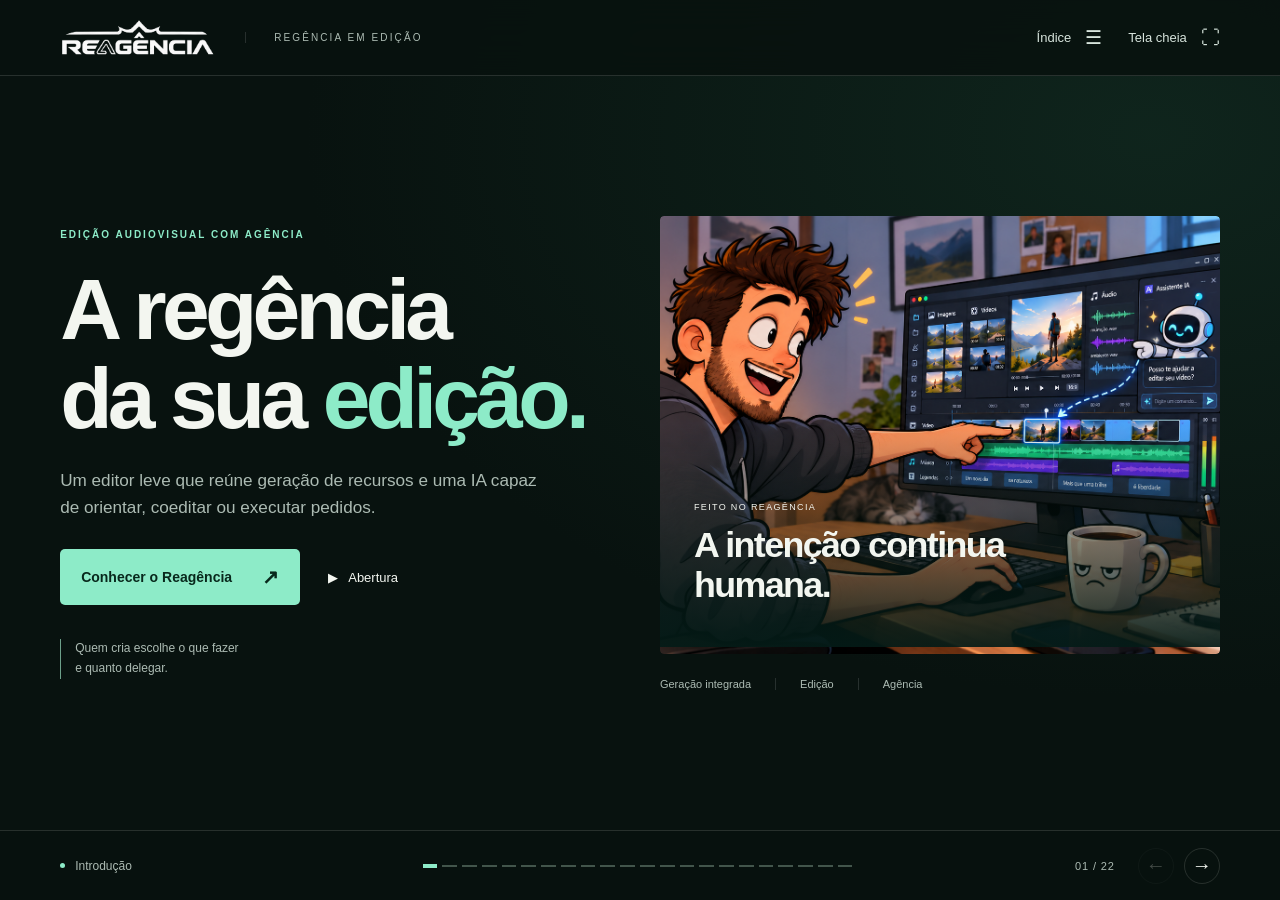
==== commit b9c4f811: "Atualiza imagem de abertura preservando o corte aprovado" ====
--- a/index.html
+++ b/index.html
@@ -8,7 +8,7 @@
 <p class="lead">Um editor leve que reúne geração de recursos e uma IA capaz de orientar, coeditar ou executar pedidos.</p>
 <div class="actions"><button class="primary" data-go="origem">Conhecer o Reagência <span>↗</span></button><button class="text-button" data-video="abertura">▶ &nbsp; Abertura</button></div>
 <div class="hero-note">Quem cria escolhe o que fazer<br>e quanto delegar.</div></div>
-<div class="hero-visual"><div class="hero-art-frame"><img class="hero-art" src="assets/posters/hibrido-58.jpg" alt="Cena produzida no Reagência: o criador rege imagens, música e cenas com a companhia de um assistente" fetchpriority="high"></div><div class="hero-caption"><span>FEITO NO REAGÊNCIA</span><b>A intenção continua humana.</b></div><div class="hero-bottom"><span>Geração integrada</span><span>Edição</span><span>Agência</span></div></div></div></section><section class="slide origin" id="origem" data-chapter="Introdução" aria-label="Mais tempo para criar" tabindex="-1" hidden><div class="slide-inner">
+<div class="hero-visual"><div class="hero-art-frame"><img class="hero-art" src="assets/posters/intro_apresentacao.png" width="1201" height="941" alt="Cena produzida no Reagência: o criador rege imagens, música e cenas com a companhia de um assistente" fetchpriority="high"></div><div class="hero-caption"><span>FEITO NO REAGÊNCIA</span><b>A intenção continua humana.</b></div><div class="hero-bottom"><span>Geração integrada</span><span>Edição</span><span>Agência</span></div></div></div></section><section class="slide origin" id="origem" data-chapter="Introdução" aria-label="Mais tempo para criar" tabindex="-1" hidden><div class="slide-inner">
 <div class="origin-title"><div class="eyebrow">A ORIGEM</div><h2>Mais tempo<br>para criar.<br><em>Menos barreiras<br>para editar.</em></h2></div>
 <div class="origin-story"><div class="story-point"><span>01</span><p>O Reagência nasceu da experiência de criar vídeos e perder tempo aprendendo ferramentas ou repetindo tarefas.</p></div><div class="story-point"><span>02</span><p>O primeiro passo foi reunir geração de voz, legendas e imagens no próprio editor.</p></div><div class="story-point"><span>03</span><p>Depois, suas funções passaram a ser acessíveis à Agência, que pode orientar a edição e executar pedidos.</p></div><p class="origin-takeaway">Uma boa ideia deve poder ganhar forma sem exigir alta perícia técnica.</p></div></div></section><section class="slide editor-slide" id="editor" data-chapter="O editor" aria-label="Um ambiente para construir o vídeo" tabindex="-1" hidden><div class="slide-inner">
 <div class="wide-heading"><div class="eyebrow">O EDITOR</div><h2>Um ambiente para<br><em>construir o vídeo.</em></h2><p>Imagens, vídeos, áudio e legendas se encontram em uma timeline multifaixa. A montagem define sequência, duração e sincronização.</p></div>
--- a/style.css
+++ b/style.css
@@ -2,25 +2,25 @@
 :root{--bg:#08120f;--surface:#101e19;--mint:#8debc8;--text:#f3f6f0;--muted:#acbbb3;--line:#ffffff21;--font:'Segoe UI Variable Display','Segoe UI',Arial,sans-serif;--header:76px;--footer:70px;--pad:clamp(28px,4.7vw,96px)}
 *{box-sizing:border-box}html{height:100%;background:var(--bg)}body{margin:0;height:100%;font-family:var(--font);color:var(--text);background:radial-gradient(ellipse at 90% 15%,#16372a80,transparent 52%),var(--bg);-webkit-font-smoothing:antialiased;overflow:hidden}button,a{-webkit-tap-highlight-color:transparent}button{font:inherit;color:inherit;border:0;cursor:pointer;background:none}button:disabled{opacity:.25;cursor:default}a{color:inherit}button:focus-visible,a:focus-visible,video:focus-visible{outline:2px solid var(--mint);outline-offset:5px}button:hover:not(:disabled){color:var(--mint)}img{display:block;max-width:100%;height:auto}button img{pointer-events:none}p{font-size:clamp(17px,1.34vw,22px);line-height:1.55;color:var(--muted);margin:0 0 1em}h1,h2,h3{margin:0;font-weight:550;letter-spacing:-.055em;line-height:1.04;text-wrap:balance}h1{font-size:clamp(64px,6.7vw,112px)}h2{font-size:clamp(42px,4.35vw,74px)}h3{font-size:clamp(25px,2.2vw,36px)}em{font-style:normal;color:var(--mint)}strong,b{font-weight:600}::selection{background:var(--mint);color:var(--bg)}[hidden]{display:none!important}.sr-only{position:absolute;width:1px;height:1px;padding:0;overflow:hidden;clip:rect(0,0,0,0);white-space:nowrap}.skip-link{position:fixed;top:-100px;left:25px;background:var(--mint);color:var(--bg);z-index:100;padding:12px}.skip-link:focus{top:10px}
 .topbar{height:var(--header);position:fixed;inset:0 0 auto;display:flex;align-items:center;padding:0 var(--pad);gap:30px;border-bottom:1px solid var(--line);z-index:5;background:#08120fe8;backdrop-filter:blur(18px)}.brand{width:155px;display:block;flex-shrink:0}.brand img{width:100%;height:42px;object-fit:contain}.top-context{font-size:10px;letter-spacing:.21em;color:var(--muted);border-left:1px solid var(--line);padding-left:28px}.topbar nav{margin-left:auto;display:flex;align-items:center;gap:26px}.top-button{font-size:13px;display:flex;align-items:center;gap:14px;padding:9px 0;color:#d7e4dc}.top-button span{font-size:19px}.bottom-bar{position:fixed;inset:auto 0 0;height:var(--footer);z-index:5;border-top:1px solid var(--line);display:flex;align-items:center;gap:25px;padding:0 var(--pad);background:#08120fed;backdrop-filter:blur(18px)}.chapter-button{display:flex;align-items:center;gap:10px;min-width:140px;text-align:left;font-size:12px;color:var(--muted);padding:10px 0}.live-dot{width:5px;height:5px;border-radius:50%;background:var(--mint)}.progress-segments{display:flex;align-items:center;gap:5px;max-width:430px;flex:1;margin:0 auto}.progress-segments button{height:30px;flex:1;min-width:5px;padding:0;position:relative}.progress-segments button:before{content:'';position:absolute;left:0;right:0;top:14px;height:2px;background:#42554b}.progress-segments button.visited:before{background:#689b86}.progress-segments button.active:before{background:var(--mint);height:4px;top:13px}.progress-segments button:hover:before{background:var(--text)}.pager{display:flex;align-items:center;gap:10px}.pager>span{font-size:11px;letter-spacing:.08em;color:var(--muted);margin-right:13px;font-variant-numeric:tabular-nums}.pager button{border:1px solid var(--line);width:36px;height:36px;border-radius:50%;font-size:20px}.pager button:hover:not(:disabled){border-color:var(--mint);background:#8debc80a}
-#deck{position:fixed;inset:var(--header) 0 var(--footer)}.slide{height:100%;width:100%;overflow:auto;scrollbar-width:thin;scrollbar-color:#456658 transparent;outline:none}.slide-inner{max-width:1800px;margin:0 auto;min-height:100%;padding:clamp(28px,4.5vh,55px) var(--pad);display:flex;flex-direction:column;justify-content:center}.slide.entering .slide-inner{animation:enter .4s ease-out both}@keyframes enter{from{opacity:0;transform:translateY(12px)}to{opacity:1;transform:translateY(0)}}.eyebrow{font-size:10px;letter-spacing:.2em;line-height:1.6;color:var(--mint);font-weight:650;margin-bottom:22px}.copy h2{margin-bottom:25px}.copy p{max-width:520px}.small{font-size:13px!important;line-height:1.65!important;color:#a1b5a9}.lead{max-width:480px}.actions{display:flex;align-items:center;gap:28px;flex-wrap:wrap;margin-top:29px}.primary{background:var(--mint);color:#08281c;border-radius:5px;padding:16px 21px;font-weight:600;font-size:14px;display:flex;align-items:center;gap:30px}.primary:hover:not(:disabled){background:#b2f8dd;color:#052719}.primary span{font-size:20px}.text-button{display:inline-flex;align-items:center;font-size:13px;line-height:1.5;padding:10px 0;color:var(--text);text-align:left}.text-button:hover{text-decoration:underline;text-underline-offset:5px}.inline-link{font-size:12px;line-height:1.65;color:var(--mint);text-decoration:none;display:inline-block;margin-top:12px}.inline-link:hover{text-decoration:underline}.cover .slide-inner{display:grid;grid-template-columns:1fr 1.05fr;gap:5.2vw;align-items:center}.hero-copy h1{margin-bottom:24px}.hero-note{font-size:12px;line-height:1.65;color:var(--muted);border-left:1px solid #6ca08a;padding-left:14px;margin-top:34px}.hero-visual{position:relative;align-self:center}.hero-art{width:100%;aspect-ratio:1/1;object-fit:cover;border-radius:4px;object-position:50% 45%}.hero-visual:before{content:'';position:absolute;inset:0 0 43px;background:linear-gradient(0deg,#041b17ed,transparent 52%);pointer-events:none;z-index:1}.hero-caption{position:absolute;bottom:85px;left:34px;right:25px;z-index:2}.hero-caption span{font-size:9px;letter-spacing:.15em}.hero-caption b{display:block;font-size:clamp(25px,2.8vw,44px);letter-spacing:-.045em;max-width:350px;line-height:1.1;margin-top:12px}.hero-bottom{display:flex;gap:24px;padding-top:24px;color:var(--muted);font-size:11px}.hero-bottom span+span{border-left:1px solid var(--line);padding-left:24px}
+#deck{position:fixed;inset:var(--header) 0 var(--footer)}.slide{height:100%;width:100%;overflow:auto;scrollbar-width:thin;scrollbar-color:#456658 transparent;outline:none}.slide-inner{max-width:1800px;margin:0 auto;min-height:100%;padding:clamp(28px,4.5vh,55px) var(--pad);display:flex;flex-direction:column;justify-content:center}.slide.entering .slide-inner{animation:enter .4s ease-out both}@keyframes enter{from{opacity:0;transform:translateY(12px)}to{opacity:1;transform:translateY(0)}}.eyebrow{font-size:10px;letter-spacing:.2em;line-height:1.6;color:var(--mint);font-weight:650;margin-bottom:22px}.copy h2{margin-bottom:25px}.copy p{max-width:520px}.small{font-size:13px!important;line-height:1.65!important;color:#a1b5a9}.lead{max-width:480px}.actions{display:flex;align-items:center;gap:28px;flex-wrap:wrap;margin-top:29px}.primary{background:var(--mint);color:#08281c;border-radius:5px;padding:16px 21px;font-weight:600;font-size:14px;display:flex;align-items:center;gap:30px}.primary:hover:not(:disabled){background:#b2f8dd;color:#052719}.primary span{font-size:20px}.text-button{display:inline-flex;align-items:center;font-size:13px;line-height:1.5;padding:10px 0;color:var(--text);text-align:left}.text-button:hover{text-decoration:underline;text-underline-offset:5px}.inline-link{font-size:12px;line-height:1.65;color:var(--mint);text-decoration:none;display:inline-block;margin-top:12px}.inline-link:hover{text-decoration:underline}.cover .slide-inner{display:grid;grid-template-columns:1fr 1.05fr;gap:5.2vw;align-items:center}.hero-copy h1{margin-bottom:24px}.hero-note{font-size:12px;line-height:1.65;color:var(--muted);border-left:1px solid #6ca08a;padding-left:14px;margin-top:34px}.hero-visual{position:relative;align-self:center}.hero-art{width:100%;height:auto;max-height:none;aspect-ratio:auto;object-fit:contain;border-radius:4px;object-position:center}.hero-visual:before{content:'';position:absolute;inset:0 0 43px;background:linear-gradient(0deg,#041b17ed,transparent 52%);pointer-events:none;z-index:1}.hero-caption{position:absolute;bottom:85px;left:34px;right:25px;z-index:2}.hero-caption span{font-size:9px;letter-spacing:.15em}.hero-caption b{display:block;font-size:clamp(25px,2.8vw,44px);letter-spacing:-.045em;max-width:350px;line-height:1.1;margin-top:12px}.hero-bottom{display:flex;gap:24px;padding-top:24px;color:var(--muted);font-size:11px}.hero-bottom span+span{border-left:1px solid var(--line);padding-left:24px}
 .origin .slide-inner{display:grid;grid-template-columns:1.05fr 1fr;gap:8vw;align-items:center}.origin h2{font-size:clamp(49px,5.3vw,87px)}.origin-story{padding-top:30px}.story-point{display:flex;gap:24px;padding:23px 0;border-top:1px solid var(--line)}.story-point>span{font-size:11px;color:var(--mint);padding-top:6px}.story-point p{margin:0;font-size:clamp(18px,1.65vw,24px)}.origin-takeaway{font-size:clamp(23px,2.3vw,34px);line-height:1.3;letter-spacing:-.03em;color:var(--text);margin:24px 0 0;padding-left:38px}.wide-heading{display:grid;grid-template-columns:1fr .8fr;gap:0 7vw;align-items:end;margin-bottom:26px}.wide-heading .eyebrow{grid-column:1/-1;margin-bottom:12px}.wide-heading p{max-width:490px;font-size:clamp(16px,1.35vw,20px);margin:0 0 4px}.wide-heading h2{font-size:clamp(36px,3.7vw,58px)}.evidence{min-width:0;margin:0}.image-open{padding:0;display:block;position:relative;width:100%;border:1px solid #506e5e70;border-radius:6px;overflow:hidden;background:#101714;box-shadow:0 22px 70px #0004}.image-open img{width:100%;max-height:calc(100svh - 340px);object-fit:contain}.image-open:after{content:'';position:absolute;inset:0;box-shadow:inset 0 0 0 1px #ffffff06;pointer-events:none}.expand{position:absolute;right:12px;bottom:12px;width:30px;height:30px;border:1px solid #ffffff4d;border-radius:50%;background:#07130fe8;display:flex;align-items:center;justify-content:center;color:#e8fff4;font-size:21px;transition:transform .2s}.image-open:hover .expand{transform:scale(1.1);background:var(--mint);color:var(--bg)}figcaption{font-size:11px;line-height:1.5;color:#9eb2a6;margin:12px 0 0;padding-left:1px}.under-image{display:flex;justify-content:space-between;gap:18px;border-top:1px solid var(--line);padding-top:16px;margin-top:19px;color:var(--muted);font-size:12px}.main-editor{max-width:1200px;width:100%;margin:0 auto}.main-editor .image-open img{max-height:calc(100svh - 400px)}.main-editor figcaption{margin-top:9px}.split .slide-inner{display:grid;grid-template-columns:minmax(300px,.72fr) minmax(0,1.28fr);gap:5vw;align-items:center}.split .image-open img{max-height:calc(100svh - 240px)}.split h2{font-size:clamp(40px,4.1vw,67px)}.tab-list{margin:30px 0 22px}.tab-list button{display:flex;justify-content:space-between;align-items:center;border-top:1px solid var(--line);padding:17px 0;width:100%;text-align:left;font-size:17px;color:var(--muted)}.tab-list button:last-child{border-bottom:1px solid var(--line)}.tab-list button[aria-selected=true]{color:var(--mint)}.tab-list button span{opacity:.5}.tab-list button[aria-selected=true] span{opacity:1}.tool-panel{display:grid;grid-template-columns:1fr .9fr;gap:30px;align-items:center;padding:25px 30px;background:#11231c;border:1px solid #5e8b762e;border-radius:7px;min-height:450px}.tool-panel .image-open{background:#1a1d1b;box-shadow:none}.tool-panel .image-open img{height:400px;max-height:calc(100svh - 290px);width:100%;object-fit:contain}.tool-panel figcaption{font-size:10px}.tool-info h3{font-size:28px;line-height:1.12;margin-bottom:20px}.tool-info p{font-size:16px;line-height:1.6}.format-line{display:flex;gap:27px;color:var(--mint);border-top:1px solid var(--line);padding-top:22px;margin:28px 0 24px;font-size:26px;letter-spacing:-.04em}.export-slide .evidence{max-width:550px;margin:auto}.export-slide .image-open img{height:calc(100svh - 260px)}.continuity{border-left:1px solid var(--line);padding-left:5vw}.file-type{font-size:clamp(100px,12vw,186px);font-weight:300;letter-spacing:-.085em;line-height:1;color:var(--mint);margin-bottom:30px}.continuity-rows>div{border-top:1px solid var(--line);padding:18px 0;display:grid;grid-template-columns:35px 1fr;gap:6px}.continuity-rows span{font-size:11px;color:var(--mint);padding-top:3px}.continuity-rows b{font-size:18px}.continuity-rows p{grid-column:2;font-size:14px;margin:0}.connection-pilot{border-left:2px solid var(--mint);padding:3px 0 3px 18px;margin:25px 0}.connection-pilot span{font-size:9px;letter-spacing:.14em;color:var(--muted);display:block;margin-bottom:10px}.connection-pilot b{font-size:18px}.connection-list{padding-left:2vw}.connection-list article{padding:23px 0;border-top:1px solid var(--line)}.connection-list article p{font-size:17px;max-width:540px;margin:14px 0 0 39px}.connection-heading{display:flex;align-items:center;gap:22px}.connection-heading>span{font-size:11px;color:var(--mint)}.connection-heading h3{font-size:30px}.connection-heading .mini{margin-left:auto;width:29px;height:29px;border:1px solid var(--line);border-radius:50%;font-size:19px}.expansion-note{font-size:15px;margin:20px 0 0 39px;color:var(--mint)}
 .section-heading h2{font-size:clamp(52px,5.4vw,86px)}.section-heading p{max-width:660px;margin:25px 0 0}.routes{display:grid;grid-template-columns:1fr 1fr 1.1fr;margin-top:48px;border-top:1px solid var(--line)}.routes>button{padding:25px 30px 22px 0;display:flex;flex-direction:column;align-items:flex-start;text-align:left}.routes>button+button{border-left:1px solid var(--line);padding-left:32px}.route-number{font-size:13px;color:var(--mint);margin-bottom:23px}.routes h3{font-size:clamp(27px,3vw,45px);margin-bottom:18px}.routes p{font-size:16px;margin-bottom:25px;line-height:1.5}.route-link{font-size:12px;color:var(--mint);margin-top:auto}.routes>button:hover h3{color:var(--mint)}.routes-note{color:var(--muted);font-size:13px;border-top:1px solid var(--line);padding-top:20px}.resource-steps{margin:27px 0 22px}.resource-steps button{display:grid;grid-template-columns:22px 1fr;gap:4px 10px;width:100%;text-align:left;border-top:1px solid var(--line);padding:17px 0;opacity:.55}.resource-steps button[aria-selected=true]{opacity:1}.resource-steps button span{font-size:11px;color:var(--mint);padding-top:4px}.resource-steps button b{font-size:17px;font-weight:500}.resource-steps button em{grid-column:2;font-size:14px}.base-total{display:grid;grid-template-columns:1fr auto;gap:10px;margin-top:26px;border-top:1px solid var(--line);padding-top:20px}.base-total span{font-size:13px;align-self:center;color:var(--muted)}.base-total b{font-size:28px;color:var(--mint);font-weight:450;letter-spacing:-.04em}.base-total small{grid-column:1/-1;color:var(--muted);font-size:12px}.scene-heading{display:grid;grid-template-columns:1fr 1fr;gap:0 4vw;margin-bottom:24px;align-items:end}.scene-heading .eyebrow{grid-column:1/-1;margin-bottom:12px}.scene-heading h2{font-size:clamp(38px,3.7vw,59px)}.scene-heading p{font-size:17px;margin:0;max-width:460px}.scene-stage{display:grid;grid-template-columns:1.2fr .8fr;gap:4vw;align-items:center}.scene-stage>img{aspect-ratio:16/9;max-height:calc(100svh - 485px);min-height:180px;width:100%;object-fit:contain;background:#101b16;border-radius:4px}.scene-description>span{font-size:10px;letter-spacing:.18em;color:var(--mint)}.scene-description h3{margin:14px 0 14px;font-size:29px}.scene-description p{font-size:16px;max-width:430px;margin-bottom:15px}.scene-time{font-size:13px;color:var(--mint);margin-bottom:5px}.scene-description .text-button{font-size:12px}.filmstrip{display:grid;grid-template-columns:repeat(6,1fr);gap:12px;margin-top:22px}.scene-thumb{padding:0;opacity:.52;text-align:left}.scene-thumb[aria-selected=true],.scene-thumb:hover{opacity:1}.scene-thumb img{width:100%;aspect-ratio:16/9;max-height:88px;object-fit:cover;border:1px solid transparent;border-radius:2px}.scene-thumb[aria-selected=true] img{border-color:var(--mint)}.scene-thumb>span{display:flex;gap:7px;font-size:9px;color:var(--mint);margin-top:9px}.scene-thumb b{font-size:10px;font-weight:400;color:var(--muted)}.scene-foot{font-size:11px;line-height:1.5;margin:16px 0 0;color:var(--muted)}
 .journey .copy p{font-size:clamp(17px,1.35vw,21px)}.transition-names{display:flex;flex-wrap:wrap;gap:0 16px;border-top:1px solid var(--line);padding-top:17px;margin:24px 0 10px}.transition-names span{font-size:12px;color:var(--mint);line-height:2}.trail{display:flex;gap:20px;align-items:center;margin-top:28px;border-top:1px solid var(--line);padding-top:17px;font-size:10px}.trail>span{font-size:9px;letter-spacing:.12em;color:var(--muted);margin-right:auto}.trail i{font-style:normal;color:#667e70;position:relative}.trail i.current{color:var(--mint)}.trail i.current:before{content:'';height:2px;position:absolute;left:0;right:0;top:-18px;background:var(--mint)}.trail i.done{color:#bed9c9}.adjustment-list{padding:0;list-style:none;margin:25px 0 0}.adjustment-list li{border-top:1px solid var(--line);display:flex;gap:15px;padding:10px 0;font-size:14px;line-height:1.5;color:var(--muted)}.adjustment-list li span{color:var(--mint);font-size:10px;padding-top:3px}.time{border-top:1px solid var(--line);padding-top:20px;margin:28px 0}.time strong{font-size:clamp(42px,4.8vw,74px);line-height:1.05;font-weight:350;letter-spacing:-.06em;color:var(--mint);display:block;white-space:nowrap}.time span{font-size:13px;color:var(--muted);display:block;margin-top:9px;line-height:1.5}.key-note{border-left:2px solid var(--mint);padding-left:18px;color:var(--muted);font-size:14px;line-height:1.7;margin:26px 0 16px}.key-note b{color:var(--mint);font-weight:500}.plain-caption{font-size:12px;border-top:1px solid var(--line);padding-top:18px;margin-top:24px;color:var(--mint)}.result-heading{display:grid;grid-template-columns:1.2fr 1fr;gap:5vw;align-items:end;margin-bottom:30px}.result-heading h2{font-size:clamp(38px,4.2vw,65px)}.result-heading p{font-size:17px;margin:0;max-width:530px}.result-heading .eyebrow{margin-bottom:17px}.result-layout{display:grid;grid-template-columns:1fr 225px;gap:40px;align-items:center}.result-video{display:block;width:100%;max-height:calc(100svh - 330px);aspect-ratio:16/9;background:#000;border:1px solid #506e5e70;border-radius:5px;box-shadow:0 25px 70px #0005}.result-aside .time{padding-top:0;border:0;margin:0 0 28px}.result-aside .time strong{font-size:39px;white-space:normal}.video-facts{padding-top:23px;border-top:1px solid var(--line);margin-bottom:24px}.video-facts>span{color:var(--mint);font-size:9px;letter-spacing:.17em;display:block;margin-bottom:17px}.video-facts b{font-size:23px;font-weight:450;letter-spacing:-.035em}.video-facts p{font-size:13px;line-height:1.7;margin:12px 0 0}.closing-slide .slide-inner{justify-content:space-between;padding-top:8vh;padding-bottom:5vh}.closing-main{max-width:1100px}.closing-main h2{font-size:clamp(50px,5.8vw,92px);margin-bottom:33px}.closing-main>p{max-width:870px;font-size:clamp(18px,1.6vw,25px);line-height:1.5}.closing-bottom{display:grid;grid-template-columns:200px 1fr auto;gap:40px;align-items:center;margin-top:35px;border-top:1px solid var(--line);padding-top:28px}.closing-brand{width:200px}.closing-bottom p{margin:0;font-size:15px;max-width:300px}.closing-bottom .text-button{font-size:12px}
 dialog{color:var(--text);background:#101d17;border:1px solid #72978055;padding:32px;border-radius:10px;max-width:calc(100vw - 36px);max-height:calc(100svh - 36px);box-shadow:0 35px 150px #000a;scrollbar-width:thin;scrollbar-color:#587563 #102017}dialog::backdrop{background:#030c08e8;backdrop-filter:blur(16px)}.dialog-top{display:flex;justify-content:space-between;align-items:flex-start;gap:35px;margin-bottom:24px}.dialog-top .eyebrow{font-size:9px;margin-bottom:10px;display:block}.dialog-top h2{font-size:35px}.close-dialog{display:flex;align-items:center;justify-content:center;border:1px solid var(--line);border-radius:50%;width:36px;height:36px;flex-shrink:0;font-size:27px;line-height:1;padding:0}.index-dialog{width:1100px}.index-grid{display:grid;grid-template-columns:1fr 1fr;gap:0 30px}.index-grid button{padding:13px 0;border-top:1px solid var(--line);display:grid;grid-template-columns:23px 1fr 90px;gap:12px;text-align:left;align-items:center}.index-grid button>span{font-size:10px;color:var(--mint)}.index-grid b{font-weight:400;font-size:14px;letter-spacing:-.02em}.index-grid small{font-size:10px;color:var(--muted);text-align:right}.index-grid button[aria-current=true]{color:var(--mint)}.dialog-hint{font-size:11px;margin:25px 0 0;color:var(--muted)}.image-dialog{width:calc(100vw - 36px);height:calc(100svh - 36px);padding:0;overflow:hidden;background:#06100c}.image-toolbar{height:72px;display:flex;gap:25px;align-items:center;padding:12px 23px;border-bottom:1px solid var(--line)}.image-toolbar p{margin:0 auto 0 0;font-size:13px;color:var(--text);max-width:80%}.image-toolbar .top-button{white-space:nowrap;font-size:12px}.image-viewport{height:calc(100% - 72px);padding:20px;overflow:auto;display:flex;align-items:center;justify-content:center}.image-viewport img{max-width:100%;max-height:100%;object-fit:contain}.image-viewport.actual{display:block}.image-viewport.actual img{max-width:none;max-height:none;width:auto;height:auto;margin:auto}.video-dialog{width:1150px}.video-dialog video{width:100%;max-height:calc(100svh - 170px);display:block}.text-dialog{width:790px}.document-copy{padding:10px 10px 0}.document-copy p{font-size:17px;line-height:1.75;margin:0 0 22px}.document-copy .source-note{font-size:12px;border-top:1px solid var(--line);padding-top:20px}.no-js{height:auto;overflow:auto}.no-js #deck{position:static;padding-top:var(--header)}.no-js .slide{display:block!important;height:auto;min-height:850px}.no-js .bottom-bar{display:none}
-@media(min-width:1900px){:root{--pad:88px}.copy p{max-width:580px}.hero-art{max-height:640px}.hero-visual{max-width:690px}.scene-stage>img{max-height:370px}.filmstrip .scene-thumb img{max-height:115px}.scene-heading p{font-size:21px}.scene-description p{font-size:20px}}
-@media(max-height:780px) and (min-width:901px){:root{--header:64px;--footer:59px}.slide-inner{padding-top:25px;padding-bottom:25px}.eyebrow{margin-bottom:15px}.copy h2{margin-bottom:19px}h1{font-size:clamp(57px,6.2vw,84px)}.split h2{font-size:clamp(37px,3.7vw,54px)}p,.journey .copy p{font-size:16px;line-height:1.5}.hero-art{max-height:440px;aspect-ratio:1.05}.hero-note{margin-top:23px}.hero-copy .lead{font-size:17px}.actions{margin-top:20px}.wide-heading{margin-bottom:18px}.wide-heading h2{font-size:42px}.main-editor .image-open img{max-height:calc(100svh - 360px)}.under-image{padding-top:12px;margin-top:13px}.tool-panel{min-height:370px;padding:20px;gap:22px}.tool-panel .image-open img{height:350px;max-height:calc(100svh - 220px)}.tool-info p{font-size:14px}.tool-info h3{font-size:25px}.tab-list{margin:22px 0 16px}.tab-list button{padding:13px 0}.connection-list article{padding:16px 0}.connection-list article p{font-size:15px}.connection-pilot{margin:20px 0}.routes{margin-top:32px}.section-heading h2{font-size:63px}.routes h3{font-size:33px}.routes p{font-size:15px}.route-number{margin-bottom:18px}.resource-steps{margin:18px 0}.resource-steps button{padding:13px 0}.base-total{margin-top:20px}.scene-stage>img{max-height:220px;min-height:150px}.scene-heading h2{font-size:39px}.scene-heading{margin-bottom:15px}.scene-description h3{font-size:25px;margin:10px 0}.scene-description p{font-size:14px;margin-bottom:8px}.scene-thumb img{max-height:60px}.filmstrip{margin-top:15px}.scene-foot{font-size:10px;margin-top:13px}.time{margin:21px 0}.time strong{font-size:54px}.adjustment-list{margin-top:20px}.adjustment-list li{font-size:13px;padding:8px 0}.result-heading h2{font-size:46px}.result-heading p{font-size:15px}.result-heading{margin-bottom:23px}.result-video{max-height:calc(100svh - 295px)}.closing-slide .slide-inner{padding-top:40px;padding-bottom:35px}.closing-main h2{font-size:70px;margin-bottom:24px}.closing-main>p{font-size:20px}.closing-bottom{margin-top:22px;padding-top:22px}}
+@media(min-width:1900px){:root{--pad:88px}.copy p{max-width:580px}.hero-visual{max-width:690px}.scene-stage>img{max-height:370px}.filmstrip .scene-thumb img{max-height:115px}.scene-heading p{font-size:21px}.scene-description p{font-size:20px}}
+@media(max-height:780px) and (min-width:901px){:root{--header:64px;--footer:59px}.slide-inner{padding-top:25px;padding-bottom:25px}.eyebrow{margin-bottom:15px}.copy h2{margin-bottom:19px}h1{font-size:clamp(57px,6.2vw,84px)}.split h2{font-size:clamp(37px,3.7vw,54px)}p,.journey .copy p{font-size:16px;line-height:1.5}.hero-note{margin-top:23px}.hero-copy .lead{font-size:17px}.actions{margin-top:20px}.wide-heading{margin-bottom:18px}.wide-heading h2{font-size:42px}.main-editor .image-open img{max-height:calc(100svh - 360px)}.under-image{padding-top:12px;margin-top:13px}.tool-panel{min-height:370px;padding:20px;gap:22px}.tool-panel .image-open img{height:350px;max-height:calc(100svh - 220px)}.tool-info p{font-size:14px}.tool-info h3{font-size:25px}.tab-list{margin:22px 0 16px}.tab-list button{padding:13px 0}.connection-list article{padding:16px 0}.connection-list article p{font-size:15px}.connection-pilot{margin:20px 0}.routes{margin-top:32px}.section-heading h2{font-size:63px}.routes h3{font-size:33px}.routes p{font-size:15px}.route-number{margin-bottom:18px}.resource-steps{margin:18px 0}.resource-steps button{padding:13px 0}.base-total{margin-top:20px}.scene-stage>img{max-height:220px;min-height:150px}.scene-heading h2{font-size:39px}.scene-heading{margin-bottom:15px}.scene-description h3{font-size:25px;margin:10px 0}.scene-description p{font-size:14px;margin-bottom:8px}.scene-thumb img{max-height:60px}.filmstrip{margin-top:15px}.scene-foot{font-size:10px;margin-top:13px}.time{margin:21px 0}.time strong{font-size:54px}.adjustment-list{margin-top:20px}.adjustment-list li{font-size:13px;padding:8px 0}.result-heading h2{font-size:46px}.result-heading p{font-size:15px}.result-heading{margin-bottom:23px}.result-video{max-height:calc(100svh - 295px)}.closing-slide .slide-inner{padding-top:40px;padding-bottom:35px}.closing-main h2{font-size:70px;margin-bottom:24px}.closing-main>p{font-size:20px}.closing-bottom{margin-top:22px;padding-top:22px}}
 @media(max-width:1100px) and (min-width:901px){:root{--pad:36px}.top-context{display:none}.split .slide-inner{grid-template-columns:.85fr 1.15fr;gap:30px}.split h2{font-size:38px}.tool-panel{grid-template-columns:1fr;gap:16px}.tool-panel .image-open img{height:245px}.tool-panel .tool-info h3{font-size:22px;margin-bottom:8px}.tool-panel .tool-info p{font-size:13px}.tool-panel figcaption{display:none}.result-layout{grid-template-columns:1fr 175px;gap:25px}.result-aside .time strong{font-size:32px}.trail{gap:12px}.scene-heading p{font-size:15px}}
-@media(max-width:900px){:root{--pad:26px;--header:67px;--footer:65px}.top-context{display:none}.topbar nav{gap:19px}.top-button{font-size:12px}.brand{width:137px}.fullscreen-button{font-size:0;gap:0}.fullscreen-button span{font-size:22px}.slide-inner{padding-top:32px;padding-bottom:38px;justify-content:flex-start;min-height:100%}.cover .slide-inner,.origin .slide-inner,.split .slide-inner{display:flex;flex-direction:column;gap:32px;align-items:stretch}.cover h1{font-size:clamp(65px,11vw,100px)}.hero-copy .lead{max-width:570px}.hero-visual{align-self:stretch}.hero-art{aspect-ratio:16/10;max-height:470px;object-position:50% 50%}.hero-caption{bottom:77px}.hero-note{margin-top:24px}.hero-bottom{font-size:11px}.hero-copy p{font-size:18px}.origin h2{font-size:clamp(51px,8vw,72px)}.origin-story{padding-top:0}.story-point p{font-size:18px}.origin-takeaway{font-size:26px}.wide-heading{display:block}.wide-heading h2{font-size:clamp(38px,6vw,58px)}.wide-heading p{margin-top:20px;font-size:17px;max-width:680px}.main-editor .image-open img,.split .image-open img{max-height:none}.under-image{font-size:10px;gap:12px}.split h2{font-size:clamp(43px,7vw,65px)}.copy p{max-width:680px;font-size:18px}.eyebrow{font-size:9px;margin-bottom:18px}.tool-panel{min-height:auto;grid-template-columns:1fr 1fr}.tool-panel .image-open img{height:400px;max-height:none}.tool-info h3{font-size:28px}.tool-info p{font-size:16px}.export-slide .evidence{max-width:520px}.export-slide .image-open img{height:auto;max-height:none}.continuity{padding-left:0;border:0}.file-type{font-size:115px}.connection-list{padding-left:0}.connection-list article p{font-size:17px}.section-heading h2{font-size:clamp(51px,8vw,73px)}.section-heading p{font-size:18px}.routes{display:flex;flex-direction:column;margin-top:35px}.routes>button,.routes>button+button{border:0;border-bottom:1px solid var(--line);padding:24px 0;display:grid;grid-template-columns:42px 1fr;gap:14px}.route-number{grid-row:1/4;margin:5px 0 0}.routes h3{font-size:34px;margin:0}.routes p{margin:0;font-size:17px}.route-link{grid-column:2}.routes-note{border-top:0;line-height:1.6}.resource-steps button{padding:18px 0}.scene-heading{display:block}.scene-heading h2{font-size:43px}.scene-heading p{margin-top:18px;max-width:680px}.scene-stage{grid-template-columns:1.1fr 1fr;gap:25px}.scene-stage>img{max-height:none;min-height:0}.scene-description h3{font-size:24px}.scene-description p{font-size:14px}.filmstrip{grid-template-columns:repeat(3,1fr);gap:17px 13px}.scene-thumb img{max-height:none}.scene-thumb b{font-size:12px}.scene-foot{font-size:12px;line-height:1.65;margin-top:24px}.journey .copy p{font-size:18px}.adjustment-list li{font-size:16px}.trail{font-size:10px;gap:17px;flex-wrap:wrap}.time strong{font-size:58px}.result-heading{display:block}.result-heading h2{font-size:47px}.result-heading p{font-size:17px;margin-top:22px;max-width:none}.result-layout{display:flex;flex-direction:column;gap:27px;align-items:stretch}.result-video{max-height:none;width:100%}.result-aside{display:grid;grid-template-columns:1fr 1fr;gap:20px}.result-aside>.small{grid-column:1/-1;margin:0}.result-aside .time{margin:0}.video-facts{border-top:0;padding-top:0;margin:0}.result-aside .time strong{font-size:39px}.closing-slide .slide-inner{padding-top:40px;justify-content:center}.closing-main h2{font-size:clamp(46px,7.5vw,70px)}.closing-main>p{font-size:19px}.closing-bottom{grid-template-columns:1fr;gap:23px;margin-top:30px;padding-top:30px}.closing-bottom p{max-width:100%}.closing-brand{width:190px}.chapter-button{min-width:0;font-size:11px}.progress-segments{display:none}.pager{margin-left:auto}.pager>span{font-size:10px;margin-right:8px}.bottom-bar{gap:10px}.index-grid{grid-template-columns:1fr}.index-grid button{padding:15px 0}.index-dialog{padding:25px}.dialog-top h2{font-size:30px}.index-grid b{font-size:14px}.image-toolbar{height:90px;gap:14px;padding:12px 15px}.image-toolbar p{font-size:11px;line-height:1.5}.image-toolbar .top-button{font-size:10px;white-space:normal;width:55px;flex-shrink:0}.image-viewport{height:calc(100% - 90px);padding:10px}.text-dialog,.video-dialog{padding:22px}.document-copy{padding:0}.document-copy p{font-size:16px}}
-@media(max-width:540px){:root{--pad:22px}.topbar{gap:15px}.topbar nav{gap:19px}.cover h1{font-size:65px}.actions{gap:22px;margin-top:25px}.primary{font-size:13px;padding:14px 17px;gap:20px}.hero-caption{left:23px;bottom:73px}.hero-caption b{font-size:29px}.hero-bottom{gap:13px}.hero-bottom span+span{padding-left:13px}.hero-art{aspect-ratio:1.15}.hero-visual:before{bottom:42px}.under-image{display:block;line-height:1.8}.under-image span{display:block}.tool-panel{padding:20px;grid-template-columns:1fr;gap:25px}.tool-panel .image-open img{max-height:400px;height:auto}.tool-panel .evidence{max-width:285px;margin:auto}.tool-info h3{font-size:27px}.scene-stage{display:flex;flex-direction:column;align-items:stretch}.scene-stage>img{width:100%;margin-top:10px}.scene-description h3{font-size:29px}.scene-description p{font-size:16px}.scene-thumb b{font-size:10px}.filmstrip{gap:14px 9px}.scene-thumb>span{gap:5px;font-size:9px}.trail{gap:12px;font-size:9px}.trail>span{width:100%;margin:0 0 3px}.trail i.current:before{top:-9px}.result-aside{grid-template-columns:1fr 1fr;gap:20px 12px}.result-aside .time strong{font-size:33px}.video-facts b{font-size:21px}.image-toolbar p{font-size:10px}.dialog-top{gap:20px}.index-grid button{grid-template-columns:20px 1fr 72px;gap:10px}.index-grid small{font-size:9px}.index-grid b{font-size:13px}.dialog-hint{font-size:11px;line-height:1.6}.closing-main h2{font-size:47px}.closing-main>p{font-size:18px}.chapter-button{font-size:10px}.pager button{width:33px;height:33px}}
+@media(max-width:900px){:root{--pad:26px;--header:67px;--footer:65px}.top-context{display:none}.topbar nav{gap:19px}.top-button{font-size:12px}.brand{width:137px}.fullscreen-button{font-size:0;gap:0}.fullscreen-button span{font-size:22px}.slide-inner{padding-top:32px;padding-bottom:38px;justify-content:flex-start;min-height:100%}.cover .slide-inner,.origin .slide-inner,.split .slide-inner{display:flex;flex-direction:column;gap:32px;align-items:stretch}.cover h1{font-size:clamp(65px,11vw,100px)}.hero-copy .lead{max-width:570px}.hero-visual{align-self:stretch}.hero-caption{bottom:77px}.hero-note{margin-top:24px}.hero-bottom{font-size:11px}.hero-copy p{font-size:18px}.origin h2{font-size:clamp(51px,8vw,72px)}.origin-story{padding-top:0}.story-point p{font-size:18px}.origin-takeaway{font-size:26px}.wide-heading{display:block}.wide-heading h2{font-size:clamp(38px,6vw,58px)}.wide-heading p{margin-top:20px;font-size:17px;max-width:680px}.main-editor .image-open img,.split .image-open img{max-height:none}.under-image{font-size:10px;gap:12px}.split h2{font-size:clamp(43px,7vw,65px)}.copy p{max-width:680px;font-size:18px}.eyebrow{font-size:9px;margin-bottom:18px}.tool-panel{min-height:auto;grid-template-columns:1fr 1fr}.tool-panel .image-open img{height:400px;max-height:none}.tool-info h3{font-size:28px}.tool-info p{font-size:16px}.export-slide .evidence{max-width:520px}.export-slide .image-open img{height:auto;max-height:none}.continuity{padding-left:0;border:0}.file-type{font-size:115px}.connection-list{padding-left:0}.connection-list article p{font-size:17px}.section-heading h2{font-size:clamp(51px,8vw,73px)}.section-heading p{font-size:18px}.routes{display:flex;flex-direction:column;margin-top:35px}.routes>button,.routes>button+button{border:0;border-bottom:1px solid var(--line);padding:24px 0;display:grid;grid-template-columns:42px 1fr;gap:14px}.route-number{grid-row:1/4;margin:5px 0 0}.routes h3{font-size:34px;margin:0}.routes p{margin:0;font-size:17px}.route-link{grid-column:2}.routes-note{border-top:0;line-height:1.6}.resource-steps button{padding:18px 0}.scene-heading{display:block}.scene-heading h2{font-size:43px}.scene-heading p{margin-top:18px;max-width:680px}.scene-stage{grid-template-columns:1.1fr 1fr;gap:25px}.scene-stage>img{max-height:none;min-height:0}.scene-description h3{font-size:24px}.scene-description p{font-size:14px}.filmstrip{grid-template-columns:repeat(3,1fr);gap:17px 13px}.scene-thumb img{max-height:none}.scene-thumb b{font-size:12px}.scene-foot{font-size:12px;line-height:1.65;margin-top:24px}.journey .copy p{font-size:18px}.adjustment-list li{font-size:16px}.trail{font-size:10px;gap:17px;flex-wrap:wrap}.time strong{font-size:58px}.result-heading{display:block}.result-heading h2{font-size:47px}.result-heading p{font-size:17px;margin-top:22px;max-width:none}.result-layout{display:flex;flex-direction:column;gap:27px;align-items:stretch}.result-video{max-height:none;width:100%}.result-aside{display:grid;grid-template-columns:1fr 1fr;gap:20px}.result-aside>.small{grid-column:1/-1;margin:0}.result-aside .time{margin:0}.video-facts{border-top:0;padding-top:0;margin:0}.result-aside .time strong{font-size:39px}.closing-slide .slide-inner{padding-top:40px;justify-content:center}.closing-main h2{font-size:clamp(46px,7.5vw,70px)}.closing-main>p{font-size:19px}.closing-bottom{grid-template-columns:1fr;gap:23px;margin-top:30px;padding-top:30px}.closing-bottom p{max-width:100%}.closing-brand{width:190px}.chapter-button{min-width:0;font-size:11px}.progress-segments{display:none}.pager{margin-left:auto}.pager>span{font-size:10px;margin-right:8px}.bottom-bar{gap:10px}.index-grid{grid-template-columns:1fr}.index-grid button{padding:15px 0}.index-dialog{padding:25px}.dialog-top h2{font-size:30px}.index-grid b{font-size:14px}.image-toolbar{height:90px;gap:14px;padding:12px 15px}.image-toolbar p{font-size:11px;line-height:1.5}.image-toolbar .top-button{font-size:10px;white-space:normal;width:55px;flex-shrink:0}.image-viewport{height:calc(100% - 90px);padding:10px}.text-dialog,.video-dialog{padding:22px}.document-copy{padding:0}.document-copy p{font-size:16px}}
+@media(max-width:540px){:root{--pad:22px}.topbar{gap:15px}.topbar nav{gap:19px}.cover h1{font-size:65px}.actions{gap:22px;margin-top:25px}.primary{font-size:13px;padding:14px 17px;gap:20px}.hero-caption{left:23px;bottom:73px}.hero-caption b{font-size:29px}.hero-bottom{gap:13px}.hero-bottom span+span{padding-left:13px}.hero-visual:before{bottom:42px}.under-image{display:block;line-height:1.8}.under-image span{display:block}.tool-panel{padding:20px;grid-template-columns:1fr;gap:25px}.tool-panel .image-open img{max-height:400px;height:auto}.tool-panel .evidence{max-width:285px;margin:auto}.tool-info h3{font-size:27px}.scene-stage{display:flex;flex-direction:column;align-items:stretch}.scene-stage>img{width:100%;margin-top:10px}.scene-description h3{font-size:29px}.scene-description p{font-size:16px}.scene-thumb b{font-size:10px}.filmstrip{gap:14px 9px}.scene-thumb>span{gap:5px;font-size:9px}.trail{gap:12px;font-size:9px}.trail>span{width:100%;margin:0 0 3px}.trail i.current:before{top:-9px}.result-aside{grid-template-columns:1fr 1fr;gap:20px 12px}.result-aside .time strong{font-size:33px}.video-facts b{font-size:21px}.image-toolbar p{font-size:10px}.dialog-top{gap:20px}.index-grid button{grid-template-columns:20px 1fr 72px;gap:10px}.index-grid small{font-size:9px}.index-grid b{font-size:13px}.dialog-hint{font-size:11px;line-height:1.6}.closing-main h2{font-size:47px}.closing-main>p{font-size:18px}.chapter-button{font-size:10px}.pager button{width:33px;height:33px}}
 @media(prefers-reduced-motion:reduce){*,*:before,*:after{animation:none!important;transition:none!important;scroll-behavior:auto!important}}
-@media print{body{overflow:visible;height:auto;background:#08120f!important;-webkit-print-color-adjust:exact;print-color-adjust:exact}.topbar,.bottom-bar,dialog,.skip-link,.expand{display:none!important}#deck{position:static}.slide,.slide[hidden]{display:block!important;break-after:page;height:auto;min-height:100vh;overflow:visible}.slide-inner{min-height:100vh}.slide .image-open img{max-height:400px}.hero-art{max-height:450px}.slide{background:#08120f}.primary,.text-button{display:none}.filmstrip{display:grid}.result-video{max-height:400px}@page{size:A4 landscape;margin:0}}
+@media print{body{overflow:visible;height:auto;background:#08120f!important;-webkit-print-color-adjust:exact;print-color-adjust:exact}.topbar,.bottom-bar,dialog,.skip-link,.expand{display:none!important}#deck{position:static}.slide,.slide[hidden]{display:block!important;break-after:page;height:auto;min-height:100vh;overflow:visible}.slide-inner{min-height:100vh}.slide .image-open img{max-height:400px}.slide{background:#08120f}.primary,.text-button{display:none}.filmstrip{display:grid}.result-video{max-height:400px}@page{size:A4 landscape;margin:0}}
 /* Final viewport fit and cover framing. */
-.hero-art-frame{aspect-ratio:1;overflow:hidden;border-radius:4px;position:relative}
-.hero-art-frame .hero-art{width:100%;height:100%;max-height:none;aspect-ratio:auto;transform:scale(1.17);transform-origin:center top;object-fit:cover}
+.hero-art-frame{aspect-ratio:1201/941;height:auto;max-height:none;overflow:hidden;border-radius:4px;position:relative}
+.hero-art-frame .hero-art{width:100%;height:auto;max-height:none;aspect-ratio:auto;transform:none;object-fit:contain;object-position:center}
 @media(min-width:901px){.main-editor .image-open img{max-height:calc(100svh - 495px)}.prep-slide .image-open img{max-height:calc(100svh - 455px)}.scene-stage>img{max-height:calc(100svh - 575px)}.result-video{max-height:calc(100svh - 390px)}}
-@media(max-height:780px) and (min-width:901px){.hero-art-frame{max-height:440px;aspect-ratio:1.15}.main-editor .image-open img{max-height:calc(100svh - 420px)}.prep-slide .image-open img{max-height:calc(100svh - 410px)}.scene-stage>img{max-height:220px}.result-video{max-height:calc(100svh - 325px)}}
-@media(max-width:900px){.hero-art-frame{aspect-ratio:16/10;max-height:470px}.hero-art-frame .hero-art{object-position:50% 35%;transform:scale(1.17)}}
-@media(max-width:540px){.hero-art-frame{aspect-ratio:1.15}}
+@media(max-height:780px) and (min-width:901px){.main-editor .image-open img{max-height:calc(100svh - 420px)}.prep-slide .image-open img{max-height:calc(100svh - 410px)}.scene-stage>img{max-height:220px}.result-video{max-height:calc(100svh - 325px)}}
+
+
 .export-slide .evidence{max-width:none;width:100%}
 .export-slide .image-open img{height:auto}
 .prep-slide .evidence{max-width:600px;width:100%;margin-inline:auto}
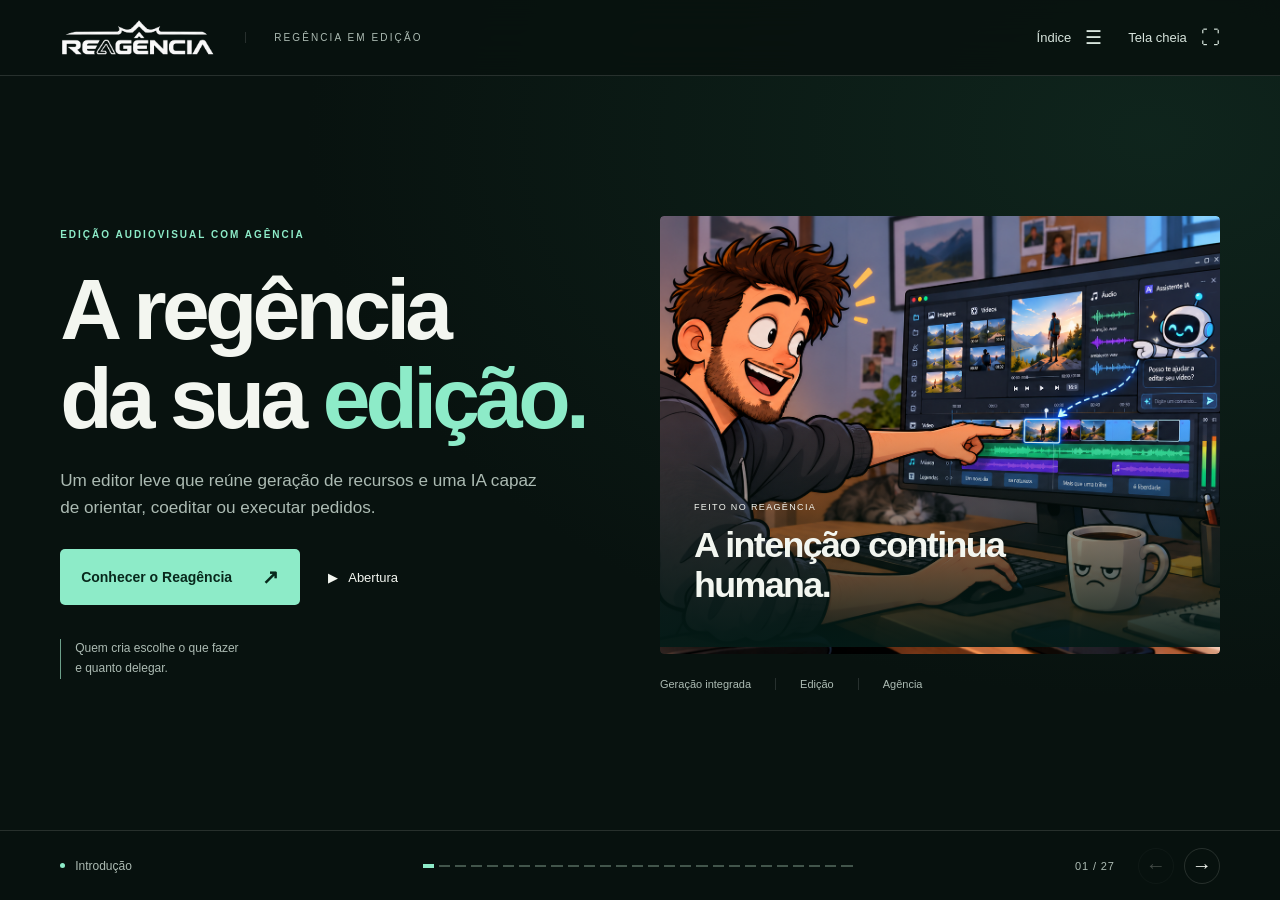
==== commit b5e18cfd: "Apresenta percurso por conversa e alinha os quatro cards" ====
--- a/index.html
+++ b/index.html
@@ -1,5 +1,5 @@
 <!doctype html>
-<html lang="pt-BR"><head><meta charset="utf-8"><meta name="viewport" content="width=device-width,initial-scale=1"><meta name="theme-color" content="#07130f"><meta name="description" content="Conheça o Reagência: edição audiovisual, geração integrada e uma Agência de IA opcional. Três percursos reais mostram diferentes formas de criar."><title>Reagência — A regência da sua edição</title><link rel="icon" href="assets/brand/favicon-reagencia-esquerda-v2.ico"><link rel="stylesheet" href="style.css"></head>
+<html lang="pt-BR"><head><meta charset="utf-8"><meta name="viewport" content="width=device-width,initial-scale=1"><meta name="theme-color" content="#07130f"><meta name="description" content="Conheça o Reagência: edição audiovisual, geração integrada e uma Agência de IA opcional. Quatro percursos: três edições sobre o mesmo roteiro e um projeto criado por conversa com ChatGPT, mapas e regras do Reagência."><title>Reagência — A regência da sua edição</title><link rel="icon" href="assets/brand/favicon-reagencia-esquerda-v2.ico"><link rel="stylesheet" href="style.css"><link rel="stylesheet" href="case.css"></head>
 <body class="no-js"><a class="skip-link" href="#deck">Pular para a apresentação</a>
 <header class="topbar"><a class="brand" href="#abertura" aria-label="Reagência, início"><img src="assets/brand/reagencia.png" alt="Reagência"></a><span class="top-context">REGÊNCIA EM EDIÇÃO</span><nav aria-label="Controles da apresentação"><button class="top-button" id="open-index">Índice <span aria-hidden="true">☰</span></button><button class="top-button fullscreen-button" id="fullscreen" aria-label="Entrar em tela cheia">Tela cheia <span aria-hidden="true">⛶</span></button></nav></header>
 <main id="deck"><section class="slide cover" id="abertura" data-chapter="Introdução" aria-label="A regência da sua edição" tabindex="-1" ><div class="slide-inner">
@@ -17,13 +17,19 @@
 <div class="copy"><div class="eyebrow">CONTROLE SOBRE A IMAGEM</div><h2>Movimento<br>e <em>acabamento.</em></h2><p>O quadro, o movimento e o tratamento de cada clipe ficam nas mãos de quem edita.</p><div class="tab-list" role="tablist" aria-label="Ferramentas do editor"><button id="tool-tab-0" role="tab" aria-selected="true" aria-controls="tool-panel" data-tool="0">01 &nbsp; Transformar <span>↗</span></button><button id="tool-tab-1" role="tab" aria-selected="false" aria-controls="tool-panel" tabindex="-1" data-tool="1">02 &nbsp; Máscaras <span>↗</span></button><button id="tool-tab-2" role="tab" aria-selected="false" aria-controls="tool-panel" tabindex="-1" data-tool="2">03 &nbsp; Efeitos <span>↗</span></button></div><p class="small">As transições conectam clipes. As transformações alteram propriedades dentro de cada clipe.</p></div>
 <div class="tool-panel" id="tool-panel" role="tabpanel" aria-labelledby="tool-tab-0"><div class="tool-image"><figure class="evidence "><button class="image-open" data-image="assets/screenshots/26-painel-transformar.png" data-caption="Painel Transformar de um clipe selecionado." aria-label="Ampliar: Painel Transformar de um clipe selecionado."><img src="assets/screenshots/26-painel-transformar.png" alt="Painel Transformar de um clipe selecionado." loading="lazy" decoding="async"><span class="expand" aria-hidden="true">↗</span></button><figcaption>Painel Transformar de um clipe selecionado.</figcaption></figure></div><div class="tool-info"><h3 id="tool-title">Enquadramento, animação e cor</h3><p id="tool-text">Recorte e enquadramento definem o quadro. Transformações e keyframes animam zoom, posição, rotação e opacidade. Contraste, saturação e sombras compõem a correção de cor.</p></div></div></div></section><section class="slide split export-slide" id="exportacao" data-chapter="O editor" aria-label="O vídeo pronto para sair" tabindex="-1" hidden><div class="slide-inner">
 <div class="copy"><div class="eyebrow">ÁUDIO, LEGENDAS E EXPORTAÇÃO</div><h2>O vídeo pronto<br><em>para sair.</em></h2><p>O editor combina faixas de áudio e legendas editáveis com a montagem visual.</p><p>A exportação oferece MP4, MOV e WebM, com possibilidade de incorporar outros formatos.</p><div class="format-line"><b>MP4</b><b>MOV</b><b>WebM</b></div><p class="small">Nesta exportação: MP4 com H.264,<br>1672 × 942 pixels, a 30 quadros por segundo.</p></div>
-<figure class="evidence "><button class="image-open" data-image="assets/screenshots/29-exportacao-manual.png" data-caption="Exportação em MP4 com opções de qualidade, áudio e legendas." aria-label="Ampliar: Exportação em MP4 com opções de qualidade, áudio e legendas."><img src="assets/screenshots/29-exportacao-manual.png" alt="Exportação em MP4 com opções de qualidade, áudio e legendas." loading="lazy" decoding="async"><span class="expand" aria-hidden="true">↗</span></button><figcaption>Exportação em MP4 com opções de qualidade, áudio e legendas.</figcaption></figure></div></section><section class="slide split json-slide" id="continuidade" data-chapter="O editor" aria-label="Edição até com o editor fechado" tabindex="-1" hidden><div class="slide-inner">
-<div class="copy"><div class="eyebrow">CONTINUIDADE DO PROJETO</div><h2>Edição até com<br>o editor <em>fechado.</em></h2><p>O save em JSON é leve e complementa o save nativo: registra a montagem, os ajustes e as referências às mídias.</p><p>Com conhecimento desse formato e das operações do Reagência, uma IA pode alterar o projeto diretamente nesse arquivo.</p><p>Depois, basta abrir o save no editor para continuar trabalhando.</p></div>
-<div class="continuity"><div class="file-type">.json</div><div class="continuity-rows"><div><span>01</span><b>A montagem e seus ajustes</b><p>O projeto conserva as decisões de edição.</p></div><div><span>02</span><b>As referências às mídias</b><p>Os arquivos de mídia precisam continuar acessíveis.</p></div><div><span>03</span><b>A continuação no editor</b><p>A montagem volta a ficar disponível para refinamento.</p></div></div></div></div></section><section class="slide split connection-slide" id="conexoes" data-chapter="O editor" aria-label="Ajuda opcional. Recursos conectados." tabindex="-1" hidden><div class="slide-inner">
+<figure class="evidence "><button class="image-open" data-image="assets/screenshots/29-exportacao-manual.png" data-caption="Exportação em MP4 com opções de qualidade, áudio e legendas." aria-label="Ampliar: Exportação em MP4 com opções de qualidade, áudio e legendas."><img src="assets/screenshots/29-exportacao-manual.png" alt="Exportação em MP4 com opções de qualidade, áudio e legendas." loading="lazy" decoding="async"><span class="expand" aria-hidden="true">↗</span></button><figcaption>Exportação em MP4 com opções de qualidade, áudio e legendas.</figcaption></figure></div></section><section class="slide split json-slide continuity-v2" id="continuidade" data-chapter="O editor" aria-label="Da conversa a um projeto que o editor entende" tabindex="-1" hidden><div class="slide-inner">
+<div class="copy"><div class="eyebrow">EDIÇÃO TAMBÉM POR TEXTO</div><h2>Uma conversa.<br><em>Um projeto que<br>o editor entende.</em></h2><p>Com os mapas e as regras do Reagência, uma IA pode criar a montagem em um arquivo JSON.</p><p>Depois, o editor abre o projeto para conferir, ajustar e exportar normalmente.</p><button class="text-button" data-go="caminho-da-luz">Ver o percurso 4 na prática ↗</button></div>
+<div class="continuity-map"><ol><li><span>01</span><div><b>Você descreve a edição</b><p>Cenas, ritmo e movimentos desejados.</p></div></li><li><span>02</span><div><b>A IA segue os mapas</b><p>Regras do editor e endereços dos arquivos.</p></div></li><li><span>03</span><div><b>O projeto JSON fica pronto</b><p>A montagem e as mídias ficam vinculadas.</p></div></li><li><span>04</span><div><b>O Reagência abre e exporta</b><p>Você confere e dá o acabamento.</p></div></li></ol><div class="continuity-proof"><img src="assets/caminho-da-luz/frame-070.jpg" alt="Mosaico da montagem criada por conversa" loading="lazy"><div><span>PROJETO EDITÁVEL</span><b>A conversa vira montagem.</b></div></div></div>
+</div></section><section class="slide split connection-slide" id="conexoes" data-chapter="O editor" aria-label="Ajuda opcional. Recursos conectados." tabindex="-1" hidden><div class="slide-inner">
 <div class="copy"><div class="eyebrow">CONEXÕES</div><h2>Ajuda opcional.<br><em>Recursos conectados.</em></h2><p>A Agência recebe pedidos em conversa e pode orientar ou executar operações no editor. Seu piloto pode usar API ou Codex.</p><div class="connection-pilot"><span>NESTAS DEMONSTRAÇÕES</span><b>Piloto da Agência via API</b></div><p class="small">As conexões de geração são escolhas separadas. Também podem ser usadas durante a edição manual.</p><button class="text-button" data-image="assets/screenshots/05-conexoes.png" data-caption="Lista de conexões. O ComfyUI estava desligado nesta sessão e aparece com status Atenção.">Ver as conexões no editor ↗</button></div>
-<div class="connection-list"><article><div class="connection-heading"><span>01</span><h3>OpenAI</h3><button class="mini" data-image="assets/screenshots/03-api-midia.png" data-caption="Conexão OpenAI para imagens por texto ou referência, voz e legendas." aria-label="Ver conexão OpenAI">↗</button></div><p>A API externa demonstrada gera imagens por texto ou referência, cria voz e transforma áudio em legendas.</p></article><article><div class="connection-heading"><span>02</span><h3>Codex</h3><button class="mini" data-image="assets/screenshots/04-codex.png" data-caption="Conexão para geração de imagens pelo cliente Codex instalado, independente do piloto da Agência." aria-label="Ver conexão Codex">↗</button></div><p>O cliente instalado gera imagens por texto ou referência usando serviços da sessão Codex. A integração local não significa geração offline.</p></article><article><div class="connection-heading"><span>03</span><h3>ComfyUI</h3></div><p>Com a ferramenta instalada e conectada, o editor executa workflows pré-configurados sem exigir domínio da interface do ComfyUI.</p></article><p class="expansion-note">Uma base aberta à expansão com novos provedores e workflows.</p></div></div></section><section class="slide routes-slide" id="percursos" data-chapter="Três percursos" aria-label="Quanto delegar é uma escolha" tabindex="-1" hidden><div class="slide-inner">
-<div class="section-heading"><div class="eyebrow">TRÊS FORMAS DE CRIAR</div><h2>Quanto delegar<br><em>é uma escolha.</em></h2><p>O mesmo tema conduz três percursos, com diferentes níveis de participação humana.</p></div>
-<div class="routes"><button data-go="manual-montagem"><span class="route-number">01</span><h3>Manual</h3><p>Cada escolha na timeline.<br>Quem edita monta e ajusta diretamente.</p><span class="route-link">Explorar o percurso ↗</span></button><button data-go="hibrido-montagem"><span class="route-number">02</span><h3>Híbrido</h3><p>Edição em parceria.<br>A Agência recebe tarefas por etapa.</p><span class="route-link">Explorar o percurso ↗</span></button><button data-go="plena-pedido"><span class="route-number">03</span><h3>Agência plena</h3><p>Do texto à montagem.<br>Um pedido delega recursos e edição.</p><span class="route-link">Explorar o percurso ↗</span></button></div><div class="routes-note">Manual e híbrido compartilham os recursos. A Agência plena compartilha somente o roteiro.</div></div></section><section class="slide split prep-slide" id="base" data-chapter="Preparação" aria-label="Recursos preparados no editor" tabindex="-1" hidden><div class="slide-inner">
+<div class="connection-list"><article><div class="connection-heading"><span>01</span><h3>OpenAI</h3><button class="mini" data-image="assets/screenshots/03-api-midia.png" data-caption="Conexão OpenAI para imagens por texto ou referência, voz e legendas." aria-label="Ver conexão OpenAI">↗</button></div><p>A API externa demonstrada gera imagens por texto ou referência, cria voz e transforma áudio em legendas.</p></article><article><div class="connection-heading"><span>02</span><h3>Codex</h3><button class="mini" data-image="assets/screenshots/04-codex.png" data-caption="Conexão para geração de imagens pelo cliente Codex instalado, independente do piloto da Agência." aria-label="Ver conexão Codex">↗</button></div><p>O cliente instalado gera imagens por texto ou referência usando serviços da sessão Codex. A integração local não significa geração offline.</p></article><article><div class="connection-heading"><span>03</span><h3>ComfyUI</h3></div><p>Com a ferramenta instalada e conectada, o editor executa workflows pré-configurados sem exigir domínio da interface do ComfyUI.</p></article><p class="expansion-note">Uma base aberta à expansão com novos provedores e workflows.</p></div></div></section><section class="slide routes-slide routes-v2" id="percursos" data-chapter="Quatro percursos" aria-label="Quatro percursos para criar" tabindex="-1" hidden><div class="slide-inner">
+<div class="luz-heading"><div><div class="eyebrow">QUATRO FORMAS DE TRABALHAR</div><h2>Você escolhe<br><em>como criar.</em></h2></div><p>Três percursos comparam o mesmo roteiro.<br>O quarto aplica a edição por conversa a outro projeto.</p></div>
+<div class="route-groups"><div class="route-comparison"><div class="route-group-label"><span>01–03</span> MESMO ROTEIRO, FORMAS DIFERENTES DE EDITAR</div><div class="route-three">
+<button data-go="manual-montagem"><img src="assets/posters/manual-58.jpg" alt="Resultado da edição manual" loading="lazy"><span class="route-number">01</span><h3>Manual</h3><p>O usuário monta e ajusta diretamente no editor.</p><span class="route-link">Explorar ↗</span></button>
+<button data-go="hibrido-montagem"><img src="assets/posters/hibrido-58.jpg" alt="Resultado da edição híbrida" loading="lazy"><span class="route-number">02</span><h3>Híbrido</h3><p>O usuário delega etapas à Agência integrada.</p><span class="route-link">Explorar ↗</span></button>
+<button data-go="plena-pedido"><img src="assets/posters/plena-58.jpg" alt="Resultado da Agência plena" loading="lazy"><span class="route-number">03</span><h3>Agência plena</h3><p>Um pedido reúne geração de recursos e montagem.</p><span class="route-link">Explorar ↗</span></button></div><p class="route-shared-note">Manual e híbrido usam os mesmos materiais. A Agência plena gera novos materiais a partir do mesmo roteiro.</p></div>
+<div class="route-practical"><div class="route-group-label"><span>04</span> OUTRO PROJETO, UM CASO PRÁTICO</div><button data-go="caminho-da-luz"><img src="assets/caminho-da-luz/frame-070.jpg" alt="Mosaico de Caminho da Luz criado por conversa" loading="lazy"><span class="route-number">04</span><h3>Criação por conversa</h3><p>O usuário conversa com o ChatGPT. Os mapas orientam a criação do projeto.</p><span class="route-link">Explorar ↗</span></button></div></div>
+</div></section><section class="slide split prep-slide" id="base" data-chapter="Preparação" aria-label="Recursos preparados no editor" tabindex="-1" hidden><div class="slide-inner">
 <div class="copy"><div class="eyebrow">BASE COMUM AO MANUAL E AO HÍBRIDO</div><h2>Recursos preparados<br><em>no editor.</em></h2><p>O roteiro aprovado dá origem à narração. A partir do áudio, o editor cria as legendas. Depois, vêm as seis imagens.</p><div class="resource-steps" role="tablist" aria-label="Preparação de voz e legendas"><button id="base-tab-0" role="tab" aria-selected="true" aria-controls="base-panel" data-base="0"><span>01</span><b>Narração com voz Ash</b><em>gerada em 11 s</em></button><button id="base-tab-1" role="tab" aria-selected="false" aria-controls="base-panel" tabindex="-1" data-base="1"><span>02</span><b>Legendas a partir do áudio</b><em>transcritas em 5 s</em></button></div><p class="small">A narração dura 67,2 segundos.<br>A transcrição organiza a fala em 18 segmentos.</p><button class="text-button" data-dialog="roteiro">Ler o roteiro original ↗</button></div>
 <div id="base-panel" role="tabpanel" aria-labelledby="base-tab-0"><figure class="evidence "><button class="image-open" data-image="assets/screenshots/06-voz.png" data-caption="Narração concluída com a voz Ash. A geração levou 11 segundos." aria-label="Ampliar: Narração concluída com a voz Ash. A geração levou 11 segundos."><img src="assets/screenshots/06-voz.png" alt="Narração concluída com a voz Ash. A geração levou 11 segundos." loading="lazy" decoding="async"><span class="expand" aria-hidden="true">↗</span></button><figcaption>Narração concluída com a voz Ash. A geração levou 11 segundos.</figcaption></figure><div class="base-total"><span>Preparação completa dos recursos</span><b>9 min 16 s</b><small>Voz + legendas + seis imagens. A montagem vem depois.</small></div></div></div></section><section class="slide images-slide" id="imagens" data-chapter="Preparação" aria-label="Seis imagens. Continuidade visual." tabindex="-1" hidden><div class="slide-inner">
 <div class="scene-heading"><div class="eyebrow">BASE COMUM · GERAÇÃO COM CODEX</div><h2>Seis imagens.<br><em>Continuidade visual.</em></h2><p>A primeira nasce do texto. Cada uma das cinco seguintes usa a anterior como referência. As seis gerações somaram <strong>9 minutos</strong>.</p></div>
@@ -34,12 +40,68 @@
 <div class="copy"><div class="eyebrow">PERCURSO 01 · MANUAL</div><h2>O acabamento<br><em>de cada cena.</em></h2><p>Depois das transições, cada clipe recebe transformações e ajustes de imagem ao longo do tempo.</p><ol class="adjustment-list"><li><span>01</span>Zoom gradual.</li><li><span>02</span>Zoom inicial com leve rotação.</li><li><span>03</span>Zoom e deslocamento da esquerda para a direita.</li><li><span>04</span>Zoom out com contraste e saturação.</li><li><span>05</span>Sombras de altas para baixas, com zoom leve.</li><li><span>06</span>Zoom out leve.</li></ol></div><div class="stage-column"><figure class="evidence "><button class="image-open" data-image="assets/screenshots/15-manual-controles.png" data-caption="Transformações e acabamento de um clipe selecionado na montagem manual." aria-label="Ampliar: Transformações e acabamento de um clipe selecionado na montagem manual."><img src="assets/screenshots/15-manual-controles.png" alt="Transformações e acabamento de um clipe selecionado na montagem manual." loading="lazy" decoding="async"><span class="expand" aria-hidden="true">↗</span></button><figcaption>Transformações e acabamento de um clipe selecionado na montagem manual.</figcaption></figure><div class="trail"><span>MANUAL</span><i class="done">Montagem</i><i class="done">Transições</i><i class="current">Transformações</i><i class="">Resultado</i></div></div></div></section><section class="slide result-slide" id="manual-video" data-chapter="Manual" aria-label="A montagem &lt;em&gt;manual.&lt;/em&gt;" tabindex="-1" hidden><div class="slide-inner"><div class="result-heading"><div><div class="eyebrow">PERCURSO 01 · RESULTADO</div><h2>A montagem <em>manual.</em></h2></div><p>Sequência, ritmo e acabamento definidos diretamente na timeline. A edição manual oferece controle pontual e pede maior intervenção e conhecimento das ferramentas.</p></div><div class="result-layout"><video class="result-video" controls playsinline preload="metadata" poster="assets/posters/manual-58.jpg" aria-label="Vídeo final da jornada manual"><source src="assets/videos/manual.mp4" type="video/mp4">Seu navegador não oferece reprodução de vídeo.</video><aside class="result-aside"><div class="video-facts"><span>VÍDEO FINAL</span><b>67,2 segundos</b><p>1672 × 942 pixels<br>30 quadros por segundo</p></div><p class="small">Imagens, narração e legendas da preparação compartilhada.</p></aside></div></div></section><section class="slide split journey" id="hibrido-montagem" data-chapter="Híbrido" aria-label="A Agência organiza  a montagem. " tabindex="-1" hidden><div class="slide-inner"><div class="copy"><div class="eyebrow">PERCURSO 02 · HÍBRIDO · PEDIDO 1 DE 3</div><h2>A Agência organiza<br><em>a montagem.</em></h2><p>O primeiro pedido reúne imagens, narração e legendas na timeline. As cinco primeiras imagens ocupam 11 segundos cada; a última preenche os 12,2 segundos restantes do áudio.</p><div class="time"><strong>55 s</strong><span>para organizar a montagem</span></div><p class="small">Três pedidos em conversas separadas, usando a mesma base de seis imagens, narração e legendas.</p><a class="inline-link" href="#base">Rever a preparação compartilhada ↗</a></div><div class="stage-column"><figure class="evidence "><button class="image-open" data-image="assets/screenshots/17-hibrido-montagem.png" data-caption="Primeiro pedido e retorno da Agência: montagem com imagens, narração e legendas." aria-label="Ampliar: Primeiro pedido e retorno da Agência: montagem com imagens, narração e legendas."><img src="assets/screenshots/17-hibrido-montagem.png" alt="Primeiro pedido e retorno da Agência: montagem com imagens, narração e legendas." loading="lazy" decoding="async"><span class="expand" aria-hidden="true">↗</span></button><figcaption>Primeiro pedido e retorno da Agência: montagem com imagens, narração e legendas.</figcaption></figure><div class="trail"><span>HÍBRIDO</span><i class="current">Montagem</i><i class="">Transições</i><i class="">Transformações</i><i class="">Resultado</i></div></div></div></section><section class="slide split journey" id="hibrido-transicoes" data-chapter="Híbrido" aria-label="As cenas ganham  transições. " tabindex="-1" hidden><div class="slide-inner"><div class="copy"><div class="eyebrow">PERCURSO 02 · HÍBRIDO · PEDIDO 2 DE 3</div><h2>As cenas ganham<br><em>transições.</em></h2><p>No segundo pedido, a Agência adiciona cinco transições entre as imagens. Quem edita confere o retorno antes de avançar para o acabamento.</p><div class="time"><strong>22 s</strong><span>para adicionar as transições</span></div><p class="small">Três pedidos em conversas separadas, usando a mesma base de seis imagens, narração e legendas.</p><a class="inline-link" href="#base">Rever a preparação compartilhada ↗</a></div><div class="stage-column"><figure class="evidence "><button class="image-open" data-image="assets/screenshots/18-hibrido-transicoes.png" data-caption="Segundo pedido e retorno da Agência: cinco transições entre os clipes." aria-label="Ampliar: Segundo pedido e retorno da Agência: cinco transições entre os clipes."><img src="assets/screenshots/18-hibrido-transicoes.png" alt="Segundo pedido e retorno da Agência: cinco transições entre os clipes." loading="lazy" decoding="async"><span class="expand" aria-hidden="true">↗</span></button><figcaption>Segundo pedido e retorno da Agência: cinco transições entre os clipes.</figcaption></figure><div class="trail"><span>HÍBRIDO</span><i class="done">Montagem</i><i class="current">Transições</i><i class="">Transformações</i><i class="">Resultado</i></div></div></div></section><section class="slide split journey" id="hibrido-transformacoes" data-chapter="Híbrido" aria-label="Movimento dentro  de cada clipe. " tabindex="-1" hidden><div class="slide-inner"><div class="copy"><div class="eyebrow">PERCURSO 02 · HÍBRIDO · PEDIDO 3 DE 3</div><h2>Movimento dentro<br><em>de cada clipe.</em></h2><p>O terceiro pedido anima propriedades dos seis clipes sobre a montagem pronta. A direção permanece humana, com assistência em uma tarefa delimitada.</p><div class="time"><strong>40 s</strong><span>para executar as transformações</span></div><p class="small">Três pedidos em conversas separadas, usando a mesma base de seis imagens, narração e legendas.</p><a class="inline-link" href="#base">Rever a preparação compartilhada ↗</a></div><div class="stage-column"><figure class="evidence "><button class="image-open" data-image="assets/screenshots/19-hibrido-animacoes.png" data-caption="Terceiro pedido e retorno da Agência: transformações nos seis clipes." aria-label="Ampliar: Terceiro pedido e retorno da Agência: transformações nos seis clipes."><img src="assets/screenshots/19-hibrido-animacoes.png" alt="Terceiro pedido e retorno da Agência: transformações nos seis clipes." loading="lazy" decoding="async"><span class="expand" aria-hidden="true">↗</span></button><figcaption>Terceiro pedido e retorno da Agência: transformações nos seis clipes.</figcaption></figure><div class="trail"><span>HÍBRIDO</span><i class="done">Montagem</i><i class="done">Transições</i><i class="current">Transformações</i><i class="">Resultado</i></div></div></div></section><section class="slide result-slide" id="hibrido-video" data-chapter="Híbrido" aria-label="Edição &lt;em&gt;em parceria.&lt;/em&gt;" tabindex="-1" hidden><div class="slide-inner"><div class="result-heading"><div><div class="eyebrow">PERCURSO 02 · RESULTADO</div><h2>Edição <em>em parceria.</em></h2></div><p>Quem edita conduz o trabalho e delega tarefas que tomam tempo, incomodam ou ainda não domina. Cada etapa pode ser conferida antes do próximo pedido.</p></div><div class="result-layout"><video class="result-video" controls playsinline preload="metadata" poster="assets/posters/hibrido-58.jpg" aria-label="Vídeo final da jornada híbrido"><source src="assets/videos/hibrido.mp4" type="video/mp4">Seu navegador não oferece reprodução de vídeo.</video><aside class="result-aside"><div class="time"><strong>1 min 57 s</strong><span>de execução das três etapas</span></div><div class="video-facts"><span>VÍDEO FINAL</span><b>67,2 segundos</b><p>1920 × 1080 pixels<br>30 quadros por segundo</p></div><p class="small">Além dos 9 min 16 s de preparação compartilhada dos recursos.</p></aside></div></div></section><section class="slide split journey" id="plena-pedido" data-chapter="Agência plena" aria-label="Um pedido. Uma nova produção." tabindex="-1" hidden><div class="slide-inner">
 <div class="copy"><div class="eyebrow">PERCURSO 03 · AGÊNCIA PLENA</div><h2>Um pedido.<br><em>Uma nova produção.</em></h2><p>O usuário expressa a intenção e fornece o roteiro. A Agência gera voz Ash em português, legendas e seis imagens em desenho animado com humor.</p><p>O pedido também orienta a montagem, as transições de um segundo e as transformações suaves que mantenham o quadro preenchido.</p><div class="key-note">Somente o roteiro é reaproveitado.<br><b>Todos os recursos são novos.</b></div><button class="text-button" data-dialog="pedido">Ler o pedido completo ↗</button></div><div class="stage-column"><figure class="evidence "><button class="image-open" data-image="assets/screenshots/21-plena-pedido.png" data-caption="Pedido original com roteiro, geração de recursos, montagem, transições e transformações." aria-label="Ampliar: Pedido original com roteiro, geração de recursos, montagem, transições e transformações."><img src="assets/screenshots/21-plena-pedido.png" alt="Pedido original com roteiro, geração de recursos, montagem, transições e transformações." loading="lazy" decoding="async"><span class="expand" aria-hidden="true">↗</span></button><figcaption>Pedido original com roteiro, geração de recursos, montagem, transições e transformações.</figcaption></figure><div class="plain-caption">Intenção humana e orientações reunidas em uma conversa.</div></div></div></section><section class="slide split journey" id="plena-resposta" data-chapter="Agência plena" aria-label="A Agência gera e monta" tabindex="-1" hidden><div class="slide-inner">
 <div class="copy"><div class="eyebrow">PERCURSO 03 · EXECUÇÃO</div><h2>A Agência<br><em>gera e monta.</em></h2><p>A conexão OpenAI gera voz, legendas e todas as imagens. O piloto da Agência usa API.</p><p>A primeira imagem parte do texto. As demais usam a anterior como referência para manter a continuidade visual.</p><div class="time"><strong>≈ 5 min 30 s</strong><span>para gerar os recursos e montar o vídeo</span></div><p class="small">A Agência escolhe a sequência visual e o acabamento dentro das orientações do pedido.</p></div><div class="stage-column"><figure class="evidence "><button class="image-open" data-image="assets/screenshots/22-plena-resultado.png" data-caption="Retorno da Agência com os recursos criados e parte da timeline." aria-label="Ampliar: Retorno da Agência com os recursos criados e parte da timeline."><img src="assets/screenshots/22-plena-resultado.png" alt="Retorno da Agência com os recursos criados e parte da timeline." loading="lazy" decoding="async"><span class="expand" aria-hidden="true">↗</span></button><figcaption>Retorno da Agência com os recursos criados e parte da timeline.</figcaption></figure><div class="plain-caption">Resposta da execução no próprio editor.</div></div></div></section><section class="slide editor-slide" id="plena-timeline" data-chapter="Agência plena" aria-label="A produção continua editável" tabindex="-1" hidden><div class="slide-inner">
-<div class="wide-heading"><div class="eyebrow">PERCURSO 03 · MONTAGEM COMPLETA</div><h2>A produção continua<br><em>editável.</em></h2><p>Seis imagens, nova narração, legendas, cinco transições e animação de zoom nos seis clipes. Quem cria avalia o resultado e pode refinar a montagem.</p></div><figure class="evidence main-editor"><button class="image-open" data-image="assets/screenshots/23-transformacao-plena.png" data-caption="Timeline completa da produção plena com recursos, prévia e painel Transformar." aria-label="Ampliar: Timeline completa da produção plena com recursos, prévia e painel Transformar."><img src="assets/screenshots/23-transformacao-plena.png" alt="Timeline completa da produção plena com recursos, prévia e painel Transformar." loading="lazy" decoding="async"><span class="expand" aria-hidden="true">↗</span></button><figcaption>Timeline completa da produção plena com recursos, prévia e painel Transformar.</figcaption></figure><div class="under-image"><span>Recursos novos via OpenAI</span><span>Montagem orientada pelo pedido</span><span>Refinamento disponível na timeline</span></div></div></section><section class="slide result-slide" id="plena-video" data-chapter="Agência plena" aria-label="A intenção ganha &lt;em&gt;forma.&lt;/em&gt;" tabindex="-1" hidden><div class="slide-inner"><div class="result-heading"><div><div class="eyebrow">PERCURSO 03 · RESULTADO</div><h2>A intenção ganha <em>forma.</em></h2></div><p>O esforço de quem cria se concentra em expressar a intenção e avaliar o resultado. A Agência executa a geração dos recursos e a montagem.</p></div><div class="result-layout"><video class="result-video" controls playsinline preload="metadata" poster="assets/posters/plena-58.jpg" aria-label="Vídeo final da jornada agência plena"><source src="assets/videos/plena.mp4" type="video/mp4">Seu navegador não oferece reprodução de vídeo.</video><aside class="result-aside"><div class="time"><strong>1 pedido</strong><span>para delegar recursos e montagem</span></div><div class="video-facts"><span>VÍDEO FINAL</span><b>60,8 segundos</b><p>1920 × 1080 pixels<br>30 quadros por segundo</p></div><p class="small">Mesmo roteiro, nova narração e novas imagens. Cada percurso demonstra uma forma de trabalhar, com recursos e conexões próprios.</p></aside></div></div></section><section class="slide closing-slide" id="potencial" data-chapter="Encerramento" aria-label="Da ideia à execução, com menos barreiras" tabindex="-1" hidden><div class="slide-inner">
-<div class="closing-main"><div class="eyebrow">O POTENCIAL DO REAGÊNCIA</div><h2>Da ideia à execução,<br><em>com menos barreiras.</em></h2><p>O potencial do Reagência está em transformar intenção em ação: uma pessoa pode criar sem dominar cada ferramenta, enquanto quem já domina ganha liberdade para delegar o trabalho repetitivo.</p><p>As integrações já validadas demonstram o conceito e abrem caminho para novas conexões e possibilidades de criação.</p></div><div class="closing-bottom"><img src="assets/brand/reagencia.png" alt="Reagência" class="closing-brand"><p>Com Reagência, você é o maestro do seu editor.</p><button class="text-button" data-go="percursos">Revisitar os três percursos ↗</button></div></div></section></main>
-<footer class="bottom-bar"><button class="chapter-button" id="chapter-button" aria-label="Abrir índice de capítulos"><span class="live-dot"></span><span id="chapter-label">Introdução</span></button><div class="progress-segments" aria-label="Progresso da apresentação"><button data-go="abertura" aria-label="Ir para 1: A regência da sua edição" title="A regência da sua edição"></button><button data-go="origem" aria-label="Ir para 2: Mais tempo para criar" title="Mais tempo para criar"></button><button data-go="editor" aria-label="Ir para 3: Um ambiente para construir o vídeo" title="Um ambiente para construir o vídeo"></button><button data-go="ferramentas" aria-label="Ir para 4: Movimento e acabamento" title="Movimento e acabamento"></button><button data-go="exportacao" aria-label="Ir para 5: O vídeo pronto para sair" title="O vídeo pronto para sair"></button><button data-go="continuidade" aria-label="Ir para 6: Edição até com o editor fechado" title="Edição até com o editor fechado"></button><button data-go="conexoes" aria-label="Ir para 7: Ajuda opcional. Recursos conectados." title="Ajuda opcional. Recursos conectados."></button><button data-go="percursos" aria-label="Ir para 8: Quanto delegar é uma escolha" title="Quanto delegar é uma escolha"></button><button data-go="base" aria-label="Ir para 9: Recursos preparados no editor" title="Recursos preparados no editor"></button><button data-go="imagens" aria-label="Ir para 10: Seis imagens. Continuidade visual." title="Seis imagens. Continuidade visual."></button><button data-go="manual-montagem" aria-label="Ir para 11: Cada escolha na timeline" title="Cada escolha na timeline"></button><button data-go="manual-ajustes" aria-label="Ir para 12: O acabamento de cada cena" title="O acabamento de cada cena"></button><button data-go="manual-video" aria-label="Ir para 13: A montagem <em>manual.</em>" title="A montagem <em>manual.</em>"></button><button data-go="hibrido-montagem" aria-label="Ir para 14: A Agência organiza  a montagem. " title="A Agência organiza  a montagem. "></button><button data-go="hibrido-transicoes" aria-label="Ir para 15: As cenas ganham  transições. " title="As cenas ganham  transições. "></button><button data-go="hibrido-transformacoes" aria-label="Ir para 16: Movimento dentro  de cada clipe. " title="Movimento dentro  de cada clipe. "></button><button data-go="hibrido-video" aria-label="Ir para 17: Edição <em>em parceria.</em>" title="Edição <em>em parceria.</em>"></button><button data-go="plena-pedido" aria-label="Ir para 18: Um pedido. Uma nova produção." title="Um pedido. Uma nova produção."></button><button data-go="plena-resposta" aria-label="Ir para 19: A Agência gera e monta" title="A Agência gera e monta"></button><button data-go="plena-timeline" aria-label="Ir para 20: A produção continua editável" title="A produção continua editável"></button><button data-go="plena-video" aria-label="Ir para 21: A intenção ganha <em>forma.</em>" title="A intenção ganha <em>forma.</em>"></button><button data-go="potencial" aria-label="Ir para 22: Da ideia à execução, com menos barreiras" title="Da ideia à execução, com menos barreiras"></button></div><div class="pager"><span id="slide-number" aria-live="polite">01 / 22</span><button id="previous" aria-label="Página anterior" title="Página anterior (←)">←</button><button id="next" aria-label="Próxima página" title="Próxima página (→)">→</button></div></footer>
-<dialog id="index-dialog" class="index-dialog"><div class="dialog-top"><div><span class="eyebrow">A APRESENTAÇÃO</span><h2>Escolha um capítulo.</h2></div><button class="close-dialog" aria-label="Fechar índice">×</button></div><div class="index-grid"><button data-go="abertura"><span>01</span><b>A regência da sua edição</b><small>Introdução</small></button><button data-go="origem"><span>02</span><b>Mais tempo para criar</b><small>Introdução</small></button><button data-go="editor"><span>03</span><b>Um ambiente para construir o vídeo</b><small>O editor</small></button><button data-go="ferramentas"><span>04</span><b>Movimento e acabamento</b><small>O editor</small></button><button data-go="exportacao"><span>05</span><b>O vídeo pronto para sair</b><small>O editor</small></button><button data-go="continuidade"><span>06</span><b>Edição até com o editor fechado</b><small>O editor</small></button><button data-go="conexoes"><span>07</span><b>Ajuda opcional. Recursos conectados.</b><small>O editor</small></button><button data-go="percursos"><span>08</span><b>Quanto delegar é uma escolha</b><small>Três percursos</small></button><button data-go="base"><span>09</span><b>Recursos preparados no editor</b><small>Preparação</small></button><button data-go="imagens"><span>10</span><b>Seis imagens. Continuidade visual.</b><small>Preparação</small></button><button data-go="manual-montagem"><span>11</span><b>Cada escolha na timeline</b><small>Manual</small></button><button data-go="manual-ajustes"><span>12</span><b>O acabamento de cada cena</b><small>Manual</small></button><button data-go="manual-video"><span>13</span><b>A montagem <em>manual.</em></b><small>Manual</small></button><button data-go="hibrido-montagem"><span>14</span><b>A Agência organiza  a montagem. </b><small>Híbrido</small></button><button data-go="hibrido-transicoes"><span>15</span><b>As cenas ganham  transições. </b><small>Híbrido</small></button><button data-go="hibrido-transformacoes"><span>16</span><b>Movimento dentro  de cada clipe. </b><small>Híbrido</small></button><button data-go="hibrido-video"><span>17</span><b>Edição <em>em parceria.</em></b><small>Híbrido</small></button><button data-go="plena-pedido"><span>18</span><b>Um pedido. Uma nova produção.</b><small>Agência plena</small></button><button data-go="plena-resposta"><span>19</span><b>A Agência gera e monta</b><small>Agência plena</small></button><button data-go="plena-timeline"><span>20</span><b>A produção continua editável</b><small>Agência plena</small></button><button data-go="plena-video"><span>21</span><b>A intenção ganha <em>forma.</em></b><small>Agência plena</small></button><button data-go="potencial"><span>22</span><b>Da ideia à execução, com menos barreiras</b><small>Encerramento</small></button></div><p class="dialog-hint">Navegue com ← e →. Tecla F para tela cheia. Tecla M para abrir este índice.</p></dialog>
+<div class="wide-heading"><div class="eyebrow">PERCURSO 03 · MONTAGEM COMPLETA</div><h2>A produção continua<br><em>editável.</em></h2><p>Seis imagens, nova narração, legendas, cinco transições e animação de zoom nos seis clipes. Quem cria avalia o resultado e pode refinar a montagem.</p></div><figure class="evidence main-editor"><button class="image-open" data-image="assets/screenshots/23-transformacao-plena.png" data-caption="Timeline completa da produção plena com recursos, prévia e painel Transformar." aria-label="Ampliar: Timeline completa da produção plena com recursos, prévia e painel Transformar."><img src="assets/screenshots/23-transformacao-plena.png" alt="Timeline completa da produção plena com recursos, prévia e painel Transformar." loading="lazy" decoding="async"><span class="expand" aria-hidden="true">↗</span></button><figcaption>Timeline completa da produção plena com recursos, prévia e painel Transformar.</figcaption></figure><div class="under-image"><span>Recursos novos via OpenAI</span><span>Montagem orientada pelo pedido</span><span>Refinamento disponível na timeline</span></div></div></section><section class="slide result-slide" id="plena-video" data-chapter="Agência plena" aria-label="A intenção ganha &lt;em&gt;forma.&lt;/em&gt;" tabindex="-1" hidden><div class="slide-inner"><div class="result-heading"><div><div class="eyebrow">PERCURSO 03 · RESULTADO</div><h2>A intenção ganha <em>forma.</em></h2></div><p>O esforço de quem cria se concentra em expressar a intenção e avaliar o resultado. A Agência executa a geração dos recursos e a montagem.</p></div><div class="result-layout"><video class="result-video" controls playsinline preload="metadata" poster="assets/posters/plena-58.jpg" aria-label="Vídeo final da jornada agência plena"><source src="assets/videos/plena.mp4" type="video/mp4">Seu navegador não oferece reprodução de vídeo.</video><aside class="result-aside"><div class="time"><strong>1 pedido</strong><span>para delegar recursos e montagem</span></div><div class="video-facts"><span>VÍDEO FINAL</span><b>60,8 segundos</b><p>1920 × 1080 pixels<br>30 quadros por segundo</p></div><p class="small">Mesmo roteiro, nova narração e novas imagens. Cada percurso demonstra uma forma de trabalhar, com recursos e conexões próprios.</p></aside></div></div></section><section class="slide luz-intro" id="caminho-da-luz" data-chapter="04 · Criação por conversa" aria-label="Percurso 4, criação por conversa" tabindex="-1" hidden>
+  <div class="slide-inner">
+    <div class="luz-intro-copy">
+      <div class="eyebrow">PERCURSO 04 · CRIAÇÃO POR CONVERSA</div>
+      <h2>Você descreve<br>a edição.<br><em>O projeto ganha forma.</em></h2>
+      <p>Com a música pronta e as imagens escolhidas, o usuário descreveu a edição. O ChatGPT seguiu os mapas e as regras do Reagência e entregou o projeto JSON.</p>
+      <div class="luz-facts"><div><b>25</b><span>imagens criadas</span></div><div><b>3</b><span>mosaicos animados</span></div><div><b>1</b><span>projeto JSON editável</span></div></div>
+      <div class="actions"><button class="primary" data-go="luz-processo">Conhecer o processo <span>↗</span></button><button class="text-button" data-go="luz-video">Assistir ao resultado ↗</button></div>
+    </div>
+    <div class="luz-art">
+      <figure><img src="assets/caminho-da-luz/frame-070.jpg" alt="Cinco imagens reunidas em um mosaico criado por conversa" loading="lazy"><figcaption><span>CAMINHO DA LUZ · MONTAGEM POR CONVERSA</span><b>Recortes, movimentos e encaixes.</b></figcaption></figure>
+      <div class="luz-art-strip"><figure><img src="assets/caminho-da-luz/frame-050.jpg" alt="Entrada da primeira imagem do mosaico" loading="lazy"><figcaption>A imagem entra</figcaption></figure><figure><img src="assets/caminho-da-luz/frame-057.jpg" alt="Imagens mudam de tamanho até ocupar suas posições" loading="lazy"><figcaption>O movimento acontece</figcaption></figure><figure><img src="assets/caminho-da-luz/frame-070.jpg" alt="As imagens se encaixam no mosaico completo" loading="lazy"><figcaption>O mosaico se forma</figcaption></figure></div>
+      <span class="luz-caption">O usuário orientou a criação e selecionou as imagens. A IA preparou a montagem.</span>
+    </div>
+  </div>
+</section>
+
+<section class="slide luz-process" id="luz-processo" data-chapter="04 · Criação por conversa" aria-label="Da música pronta ao projeto integrado" tabindex="-1" hidden><div class="slide-inner">
+<div class="luz-heading"><div><div class="eyebrow">PERCURSO 04 · DO PEDIDO AO PROJETO</div><h2>Uma conversa rápida.<br><em>A montagem integrada.</em></h2></div><p>O usuário dirige a criação.<br>O ChatGPT organiza a edição seguindo as regras do Reagência.</p></div>
+<ol class="luz-flow">
+<li class="luz-step"><div class="luz-step-top"><span>01</span><small>USUÁRIO</small></div><h3>Partir da música</h3><p>A música está pronta. O usuário define a proposta do vídeo.</p><div class="luz-audio-ready"><span aria-hidden="true">♪</span><div><b>Música pronta</b><span class="luz-wave" aria-hidden="true">▂ ▅ ▃ ▇ ▄ ▆ ▂ ▅ ▇ ▃ ▄ ▆ ▂</span></div></div></li>
+<li class="luz-step"><div class="luz-step-top"><span>02</span><small>USUÁRIO + CHATGPT</small></div><h3>Criar e escolher cenas</h3><p>Orienta a criação, compara resultados e seleciona as melhores imagens.</p><div class="luz-step-thumbs"><img src="assets/caminho-da-luz/cena_4.webp" alt="Imagem selecionada para a produção" loading="lazy"><img src="assets/caminho-da-luz/mosaico_r3_5.webp" alt="Outra imagem selecionada pelo usuário" loading="lazy"></div></li>
+<li class="luz-step"><div class="luz-step-top"><span>03</span><small>CHATGPT + MAPAS E REGRAS</small></div><h3>Descrever a edição</h3><p>O pedido e os endereços dos arquivos orientam a criação do JSON.</p><div class="luz-mini-timeline" aria-label="Representação das cenas organizadas no projeto"><div><img src="assets/caminho-da-luz/cena_1.webp" alt="" loading="lazy"><img src="assets/caminho-da-luz/cena_4.webp" alt="" loading="lazy"><img src="assets/caminho-da-luz/cena_10.webp" alt="" loading="lazy"></div><span>Cenas, tempos, movimentos e transições</span></div></li>
+<li class="luz-step"><div class="luz-step-top"><span>04</span><small>JÁ PREVISTO NO PEDIDO</small></div><h3>Vincular os arquivos</h3><p>O auxiliar gerado lê os dados locais e completa o projeto integrado.</p><div class="luz-materials"><span><i aria-hidden="true">▧</i>Imagens</span><span><i aria-hidden="true">♪</i>Música</span><span><i aria-hidden="true">◷</i>Guia de tempo</span></div></li>
+<li class="luz-step"><div class="luz-step-top"><span>05</span><small>USUÁRIO NO REAGÊNCIA</small></div><h3>Abrir quase pronto</h3><p>Conferir a montagem e pedir um ajuste pontual pela conversa.</p><img src="assets/caminho-da-luz/frame-153.jpg" alt="Mosaico construído no projeto" loading="lazy"></li>
+<li class="luz-step"><div class="luz-step-top"><span>06</span><small>USUÁRIO NO REAGÊNCIA</small></div><h3>Ajustar e exportar</h3><p>Refinar detalhes à mão e exportar normalmente pelo editor.</p><img src="assets/caminho-da-luz/cena_10.webp" alt="Imagem do vídeo exportado" loading="lazy"></li>
+</ol><p class="luz-flow-note">Os metadados, que identificam os arquivos, já estavam previstos no pedido. Os mapas orientaram sua vinculação.</p>
+</div></section>
+
+<section class="slide luz-mosaics" id="luz-mosaicos" data-chapter="04 · Criação por conversa" aria-label="Descrever o movimento e ver a montagem" tabindex="-1" hidden>
+  <div class="slide-inner">
+    <div class="luz-heading"><div><div class="eyebrow">PERCURSO 04 · DESCREVER O MOVIMENTO</div><h2>Explique o movimento.<br><em>Veja a montagem.</em></h2></div><p>O usuário descreve a operação. O ChatGPT organiza recortes, posições e movimentos no projeto.</p></div>
+    <div class="luz-mosaic-layout">
+      <div class="luz-mosaic-main"><video id="luz-mosaic-video" controls playsinline preload="none" poster="assets/caminho-da-luz/frame-070.jpg" aria-label="Trecho do primeiro mosaico de Caminho da Luz"><source src="assets/caminho-da-luz/mosaico-1.mp4" type="video/mp4"></video><div class="luz-mosaic-caption"><span id="luz-mosaic-range">00:46–01:13 do vídeo</span><span>Trecho real do resultado final</span></div></div>
+      <div class="luz-mosaic-aside"><div class="luz-tabs" role="tablist" aria-label="Escolher um mosaico"><button id="luz-tab-1" role="tab" aria-controls="luz-mosaic-panel" aria-selected="true" data-mosaic="0">01</button><button id="luz-tab-2" role="tab" aria-controls="luz-mosaic-panel" aria-selected="false" tabindex="-1" data-mosaic="1">02</button><button id="luz-tab-3" role="tab" aria-controls="luz-mosaic-panel" aria-selected="false" tabindex="-1" data-mosaic="2">03</button></div><div id="luz-mosaic-panel" role="tabpanel" aria-labelledby="luz-tab-1"><span class="eyebrow" id="luz-mosaic-kicker">A OPERAÇÃO DESCRITA EM PALAVRAS</span><h3 id="luz-mosaic-title">Entrar grande.<br>Diminuir e encaixar.</h3><p id="luz-mosaic-copy">Cada imagem começa ampliada e se acomoda no seu lugar. As anteriores permanecem visíveis.</p></div><button class="text-button" id="luz-replay">Reproduzir este mosaico ↻</button></div>
+    </div>
+    <div class="luz-moments" aria-label="Três momentos da composição"><figure><img id="luz-moment-1" src="assets/caminho-da-luz/frame-050.jpg" alt="Primeiro painel do mosaico" loading="lazy"><figcaption id="luz-moment-label-1">01 · A primeira imagem entra</figcaption></figure><figure><img id="luz-moment-2" src="assets/caminho-da-luz/frame-057.jpg" alt="Mosaico em construção" loading="lazy"><figcaption id="luz-moment-label-2">02 · A composição cresce</figcaption></figure><figure><img id="luz-moment-3" src="assets/caminho-da-luz/frame-070.jpg" alt="Cinco painéis do mosaico reunidos" loading="lazy"><figcaption id="luz-moment-label-3">03 · As cinco cenas se encontram</figcaption></figure></div>
+  </div>
+</section>
+
+<section class="slide luz-refinement" id="luz-refinamento" data-chapter="04 · Criação por conversa" aria-label="A montagem chega pronta para o seu olhar" tabindex="-1" hidden>
+  <div class="slide-inner">
+    <div class="luz-refine-copy"><div class="eyebrow">O SEU OLHAR CONTINUA NO COMANDO</div><h2>E se você quiser<br><em>mudar um detalhe?</em></h2><p>O projeto chegou quase perfeito de primeira, segundo o usuário. Um ajuste pedido no chat e pequenos refinamentos à mão concluíram a edição.</p><div class="luz-estimate"><strong>≈90<span>%</span></strong><div><b>da montagem preservada</b><p>Estimativa do usuário sobre o acabamento final.</p></div></div><p class="small">Entre os refinamentos, a retirada de um fundo de cada mosaico.</p><button class="text-button" data-dialog="luz-bastidores">Sobre este caso ↗</button></div>
+    <div class="luz-refine-visual"><figure class="evidence"><button class="image-open" data-image="assets/caminho-da-luz/frame-070.jpg" data-caption="Primeiro mosaico no vídeo final de Caminho da Luz." aria-label="Ampliar o primeiro mosaico no resultado final"><img src="assets/caminho-da-luz/frame-070.jpg" alt="Primeiro mosaico composto por cinco cenas de um duelo" loading="lazy"><span class="expand" aria-hidden="true">↗</span></button><figcaption>O mosaico no resultado final.</figcaption></figure><div class="luz-human-note"><span>NA EXPERIÊNCIA DO USUÁRIO</span><p>Mais rápido do que ajustar<br><em>cada movimento à mão.</em></p></div></div>
+  </div>
+</section>
+
+<section class="slide luz-result" id="luz-video" data-chapter="04 · Criação por conversa" aria-label="Caminho da Luz, o vídeo publicado" tabindex="-1" hidden>
+  <div class="slide-inner">
+    <div class="luz-heading"><div><div class="eyebrow">PERCURSO 04 · RESULTADO EXPORTADO</div><h2>Caminho <em>da Luz.</em></h2></div><p>Criação e escolhas do usuário. Montagem em JSON pelo ChatGPT.<br>Abertura, acabamento e exportação no Reagência.</p></div>
+    <div class="luz-result-layout"><video class="luz-result-video" controls playsinline preload="none" poster="assets/caminho-da-luz/cena_10.webp" aria-label="Vídeo final Caminho da Luz"><source src="assets/caminho-da-luz/caminho-da-luz.mp4" type="video/mp4"></video><aside><span class="eyebrow">UM PROJETO REAL</span><h3>Criado por texto.<br>Aberto no editor.<br><em>Exportado normalmente.</em></h3><a class="primary luz-youtube" href="https://www.youtube.com/watch?v=Lc455A08CCw" target="_blank" rel="noopener noreferrer">Assistir no YouTube <span>↗</span></a><button class="text-button" data-go="luz-processo">Rever como foi feito ↗</button></aside></div>
+  </div>
+</section>
+
+<section class="slide closing-slide" id="potencial" data-chapter="Encerramento" aria-label="Da ideia à execução, com menos barreiras" tabindex="-1" hidden><div class="slide-inner">
+<div class="closing-main"><div class="eyebrow">O POTENCIAL DO REAGÊNCIA</div><h2>Da ideia à execução,<br><em>com menos barreiras.</em></h2><p>O potencial do Reagência está em transformar intenção em ação: uma pessoa pode criar sem dominar cada ferramenta, enquanto quem já domina ganha liberdade para delegar o trabalho repetitivo.</p><p>As integrações já validadas demonstram o conceito e abrem caminho para novas conexões e possibilidades de criação.</p></div><div class="closing-bottom"><img src="assets/brand/reagencia.png" alt="Reagência" class="closing-brand"><p>Com Reagência, você é o maestro do seu editor.</p><div><button class="text-button" data-go="percursos">Revisitar os quatro percursos ↗</button><br><button class="text-button" data-go="caminho-da-luz">Rever Caminho da Luz ↗</button></div></div></div></section></main>
+<dialog id="luz-bastidores-dialog" class="text-dialog"><div class="dialog-top"><div><span class="eyebrow">PERCURSO 04 · CAMINHO DA LUZ</span><h2>Como o projeto foi gerado.</h2></div><button class="close-dialog" aria-label="Fechar bastidores do caso">×</button></div><div class="document-copy"><p><b>A música veio primeiro.</b> Com a música pronta, o usuário deu a ideia, orientou a criação das cenas e buscou as melhores imagens durante a conversa com o ChatGPT.</p><p><b>Os mapas transformaram o pedido em projeto.</b> O ChatGPT recebeu os mapas e as regras do Reagência, a descrição da montagem e os endereços dos arquivos. Preparou o JSON com cenas, tempos, recortes, movimentos e transições.</p><p><b>A vinculação já estava planejada.</b> O pedido previa um auxiliar para ler os metadados reais das mídias no computador. Orientado pelos mapas, o ChatGPT preparou essa etapa junto com a montagem.</p><p><b>A montagem chegou quase pronta.</b> Segundo o usuário, a primeira entrega ficou quase perfeita. Um ajuste pedido na conversa gerou correções pontuais, e o usuário refinou detalhes no editor, incluindo a retirada de um fundo por mosaico. O projeto foi aberto e exportado normalmente no Reagência.</p><p class="source-note">Os cerca de 90% preservados e a percepção de maior rapidez são relatos do usuário sobre este caso, não medições automáticas. As conversas e as versões do projeto registram os ajustes e as correções. As imagens desta seção são materiais da produção e frames do vídeo.</p></div></dialog>
+
+<footer class="bottom-bar"><button class="chapter-button" id="chapter-button" aria-label="Abrir índice de capítulos"><span class="live-dot"></span><span id="chapter-label">Introdução</span></button><div class="progress-segments" aria-label="Progresso da apresentação"><button data-go="abertura" aria-label="Ir para 1: A regência da sua edição" title="A regência da sua edição"></button><button data-go="origem" aria-label="Ir para 2: Mais tempo para criar" title="Mais tempo para criar"></button><button data-go="editor" aria-label="Ir para 3: Um ambiente para construir o vídeo" title="Um ambiente para construir o vídeo"></button><button data-go="ferramentas" aria-label="Ir para 4: Movimento e acabamento" title="Movimento e acabamento"></button><button data-go="exportacao" aria-label="Ir para 5: O vídeo pronto para sair" title="O vídeo pronto para sair"></button><button data-go="continuidade" aria-label="Ir para 6: Da conversa a um projeto que o editor entende" title="Da conversa a um projeto que o editor entende"></button><button data-go="conexoes" aria-label="Ir para 7: Ajuda opcional. Recursos conectados." title="Ajuda opcional. Recursos conectados."></button><button data-go="percursos" aria-label="Ir para 8: Quatro percursos para criar" title="Quatro percursos para criar"></button><button data-go="base" aria-label="Ir para 9: Recursos preparados no editor" title="Recursos preparados no editor"></button><button data-go="imagens" aria-label="Ir para 10: Seis imagens. Continuidade visual." title="Seis imagens. Continuidade visual."></button><button data-go="manual-montagem" aria-label="Ir para 11: Cada escolha na timeline" title="Cada escolha na timeline"></button><button data-go="manual-ajustes" aria-label="Ir para 12: O acabamento de cada cena" title="O acabamento de cada cena"></button><button data-go="manual-video" aria-label="Ir para 13: A montagem manual." title="A montagem manual."></button><button data-go="hibrido-montagem" aria-label="Ir para 14: A Agência organiza a montagem." title="A Agência organiza a montagem."></button><button data-go="hibrido-transicoes" aria-label="Ir para 15: As cenas ganham transições." title="As cenas ganham transições."></button><button data-go="hibrido-transformacoes" aria-label="Ir para 16: Movimento dentro de cada clipe." title="Movimento dentro de cada clipe."></button><button data-go="hibrido-video" aria-label="Ir para 17: Edição em parceria." title="Edição em parceria."></button><button data-go="plena-pedido" aria-label="Ir para 18: Um pedido. Uma nova produção." title="Um pedido. Uma nova produção."></button><button data-go="plena-resposta" aria-label="Ir para 19: A Agência gera e monta" title="A Agência gera e monta"></button><button data-go="plena-timeline" aria-label="Ir para 20: A produção continua editável" title="A produção continua editável"></button><button data-go="plena-video" aria-label="Ir para 21: A intenção ganha forma." title="A intenção ganha forma."></button><button data-go="caminho-da-luz" aria-label="Ir para 22: Percurso 4, criação por conversa" title="Percurso 4, criação por conversa"></button><button data-go="luz-processo" aria-label="Ir para 23: Da música pronta ao projeto integrado" title="Da música pronta ao projeto integrado"></button><button data-go="luz-mosaicos" aria-label="Ir para 24: Descrever o movimento e ver a montagem" title="Descrever o movimento e ver a montagem"></button><button data-go="luz-refinamento" aria-label="Ir para 25: A montagem chega pronta para o seu olhar" title="A montagem chega pronta para o seu olhar"></button><button data-go="luz-video" aria-label="Ir para 26: Caminho da Luz, o vídeo publicado" title="Caminho da Luz, o vídeo publicado"></button><button data-go="potencial" aria-label="Ir para 27: Da ideia à execução, com menos barreiras" title="Da ideia à execução, com menos barreiras"></button></div><div class="pager"><span id="slide-number" aria-live="polite">01 / 27</span><button id="previous" aria-label="Página anterior" title="Página anterior (←)">←</button><button id="next" aria-label="Próxima página" title="Próxima página (→)">→</button></div></footer>
+<dialog id="index-dialog" class="index-dialog"><div class="dialog-top"><div><span class="eyebrow">A APRESENTAÇÃO</span><h2>Escolha um capítulo.</h2></div><button class="close-dialog" aria-label="Fechar índice">×</button></div><div class="index-grid"><button data-go="abertura"><span>01</span><b>A regência da sua edição</b><small>Introdução</small></button><button data-go="origem"><span>02</span><b>Mais tempo para criar</b><small>Introdução</small></button><button data-go="editor"><span>03</span><b>Um ambiente para construir o vídeo</b><small>O editor</small></button><button data-go="ferramentas"><span>04</span><b>Movimento e acabamento</b><small>O editor</small></button><button data-go="exportacao"><span>05</span><b>O vídeo pronto para sair</b><small>O editor</small></button><button data-go="continuidade"><span>06</span><b>Da conversa a um projeto que o editor entende</b><small>O editor</small></button><button data-go="conexoes"><span>07</span><b>Ajuda opcional. Recursos conectados.</b><small>O editor</small></button><button data-go="percursos"><span>08</span><b>Quatro percursos para criar</b><small>Quatro percursos</small></button><button data-go="base"><span>09</span><b>Recursos preparados no editor</b><small>Preparação</small></button><button data-go="imagens"><span>10</span><b>Seis imagens. Continuidade visual.</b><small>Preparação</small></button><button data-go="manual-montagem"><span>11</span><b>Cada escolha na timeline</b><small>Manual</small></button><button data-go="manual-ajustes"><span>12</span><b>O acabamento de cada cena</b><small>Manual</small></button><button data-go="manual-video"><span>13</span><b>A montagem manual.</b><small>Manual</small></button><button data-go="hibrido-montagem"><span>14</span><b>A Agência organiza a montagem.</b><small>Híbrido</small></button><button data-go="hibrido-transicoes"><span>15</span><b>As cenas ganham transições.</b><small>Híbrido</small></button><button data-go="hibrido-transformacoes"><span>16</span><b>Movimento dentro de cada clipe.</b><small>Híbrido</small></button><button data-go="hibrido-video"><span>17</span><b>Edição em parceria.</b><small>Híbrido</small></button><button data-go="plena-pedido"><span>18</span><b>Um pedido. Uma nova produção.</b><small>Agência plena</small></button><button data-go="plena-resposta"><span>19</span><b>A Agência gera e monta</b><small>Agência plena</small></button><button data-go="plena-timeline"><span>20</span><b>A produção continua editável</b><small>Agência plena</small></button><button data-go="plena-video"><span>21</span><b>A intenção ganha forma.</b><small>Agência plena</small></button><button data-go="caminho-da-luz"><span>22</span><b>Percurso 4, criação por conversa</b><small>04 · Criação por conversa</small></button><button data-go="luz-processo"><span>23</span><b>Da música pronta ao projeto integrado</b><small>04 · Criação por conversa</small></button><button data-go="luz-mosaicos"><span>24</span><b>Descrever o movimento e ver a montagem</b><small>04 · Criação por conversa</small></button><button data-go="luz-refinamento"><span>25</span><b>A montagem chega pronta para o seu olhar</b><small>04 · Criação por conversa</small></button><button data-go="luz-video"><span>26</span><b>Caminho da Luz, o vídeo publicado</b><small>04 · Criação por conversa</small></button><button data-go="potencial"><span>27</span><b>Da ideia à execução, com menos barreiras</b><small>Encerramento</small></button></div><p class="dialog-hint">Navegue com ← e →. Tecla F para tela cheia. Tecla M para abrir este índice.</p></dialog>
 <dialog id="image-dialog" class="image-dialog"><div class="image-toolbar"><p id="image-caption"></p><button id="image-size" class="top-button">Tamanho real</button><button class="close-dialog" aria-label="Fechar imagem ampliada">×</button></div><div class="image-viewport"><img id="expanded-image" alt=""></div></dialog>
 <dialog id="video-dialog" class="video-dialog"><div class="dialog-top"><h2>Abertura Reagência</h2><button class="close-dialog" aria-label="Fechar vídeo de abertura">×</button></div><video controls playsinline preload="none" poster="assets/posters/abertura.jpg"><source src="assets/videos/abertura.mp4" type="video/mp4"></video></dialog>
 <dialog id="roteiro-dialog" class="text-dialog"><div class="dialog-top"><div><span class="eyebrow">FONTE DA NARRAÇÃO</span><h2>O roteiro original</h2></div><button class="close-dialog" aria-label="Fechar roteiro">×</button></div><div class="document-copy"><p>“O Reagência nasceu da minha experiência criando vídeos. Eu tinha ideias, mas perdia tempo aprendendo ferramentas e repetindo tarefas.</p><p>Comecei reunindo no editor o que precisava: gerar voz a partir de texto, transformar áudio em legenda. Criar imagens e vídeos. Tudo no mesmo lugar.</p><p>No caminho, surgiu uma pergunta: se a inteligência artificial pode criar esses recursos, por que não poderia também operar o editor?</p><p>Assim, passei a tornar suas funções acessíveis à IA, para orientar e executar o que eu pedisse.</p><p>Porque colocar uma boa ideia em prática não deveria exigir perícia técnica.</p><p>Você pode editar, trabalhar junto com a inteligência artificial ou delegar tarefas. Ela ajuda a realizar. Você decide o que criar.</p><p>Reagência. Com ela, você tem a regência da sua edição.”</p><p class="source-note">Texto original usado nas produções. Os exemplos desta apresentação mostram geração de imagens, voz e legendas.</p></div></dialog>
 <dialog id="pedido-dialog" class="text-dialog"><div class="dialog-top"><div><span class="eyebrow">AGÊNCIA PLENA</span><h2>O pedido original</h2></div><button class="close-dialog" aria-label="Fechar pedido">×</button></div><div class="document-copy"><p>Quero que você crie um vídeo a partir do texto abaixo. Use a conexão Open AI new para gerar a narração em português, com a voz ash:</p><p>“O Reagência nasceu da minha experiência criando vídeos. Eu tinha ideias, mas perdia tempo aprendendo ferramentas e repetindo tarefas. Comecei reunindo no editor o que precisava: gerar voz a partir de texto, transformar áudio em legenda. Criar imagens e vídeos. Tudo no mesmo lugar. No caminho, surgiu uma pergunta: se a inteligência artificial pode criar esses recursos, por que não poderia também operar o editor? Assim, passei a tornar suas funções acessíveis à IA, para orientar e executar o que eu pedisse. Porque colocar uma boa ideia em prática não deveria exigir perícia técnica. Você pode editar, trabalhar junto com a inteligência artificial ou delegar tarefas. Ela ajuda a realizar. Você decide o que criar. Reagência. Com ela, você tem a regência da sua edição.” fim da narração</p><p>Adicione o áudio ao mediapool e depois à timeline, começando no zero. Transcreva esse áudio com a conexão Open AI new, adicione a legenda ao mediapool e depois à timeline, sincronizada com a narração.</p><p>Depois gere seis imagens em 16:9 pela Open AI new, em estilo de desenho animado e com tom de humor. Use o texto inteiro como base para pensar a sequência, mas faça cada cena representar a passagem da legenda correspondente aos seus 11 segundos. Gere a primeira imagem a partir do texto e as seguintes usando a imagem anterior como referência, para manter a continuidade visual.</p><p>Adicione as imagens ao mediapool e depois à timeline, na ordem da narrativa, uma encostada na outra. As primeiras cinco devem durar 11 segundos cada. A sexta deve ocupar todo o restante até o final do áudio, passando um pouco dos 11 segundos.</p><p>Coloque uma transição de um segundo entre cada par de imagens. Escolha os tipos que combinarem melhor com as cenas.</p><p>Nas imagens, aplique transformações suaves ao longo de cada clipe, escolhendo zoom, deslocamento ou rotação leve. Para mover ou girar, parta de uma imagem já ampliada o suficiente para continuar cobrindo todo o quadro, inclusive os cantos. No zoom out, comece ampliado e termine com pelo menos 100%, mantendo a imagem preenchendo a tela e sem deformá-la. Pode também usar ajustes de contraste, saturação e sombras conforme achar adequado.</p></div></dialog>
-<div id="announcement" class="sr-only" role="status"></div><script src="app.js"></script></body></html>+<div id="announcement" class="sr-only" role="status"></div><script src="app.js"></script><script src="case.js"></script></body></html>
--- a/case.css
+++ b/case.css
@@ -0,0 +1,64 @@
+/* Caminho da Luz: a visual case study added on 20 October 2026. */
+.luz-intro,.luz-process,.luz-mosaics,.luz-refinement,.luz-result{--warm:#efc697}
+.luz-intro .slide-inner,.luz-refinement .slide-inner{display:grid;grid-template-columns:.9fr 1.15fr;gap:5vw;align-items:center;padding-block:clamp(20px,3.2vh,40px)}
+.luz-intro h2,.luz-refinement h2{font-size:clamp(40px,4vw,68px);margin-bottom:24px}
+.luz-intro-copy>p,.luz-refine-copy>p{font-size:clamp(17px,1.35vw,22px);max-width:470px}
+.luz-intro-copy .eyebrow,.luz-refine-copy .eyebrow{color:var(--warm)}
+.luz-facts{display:flex;gap:30px;margin:26px 0 0}.luz-facts>div{display:flex;flex-direction:column;gap:4px}.luz-facts b{font-size:40px;font-weight:450;letter-spacing:-.04em;color:var(--warm)}.luz-facts span{font-size:11px;color:var(--muted)}
+.luz-art{min-width:0}.luz-art figure{margin:0}.luz-art>figure{position:relative;border-radius:12px;overflow:hidden;border:1px solid #e5b67d45}.luz-art>figure>img{width:100%;aspect-ratio:1.776;object-fit:cover}.luz-art>figure:after{content:'';position:absolute;inset:38% 0 0;background:linear-gradient(transparent,#070f0dd9);pointer-events:none}.luz-art>figure>figcaption{position:absolute;bottom:24px;left:25px;right:20px;z-index:1}.luz-art>figure>figcaption>span{font-size:9px;letter-spacing:.16em;color:#e7d9c4}.luz-art>figure>figcaption>b{display:block;font-size:clamp(22px,2vw,32px);letter-spacing:-.03em;font-weight:500;line-height:1.16;margin-top:9px}.luz-art-strip{display:grid;grid-template-columns:repeat(3,1fr);gap:12px;margin-top:12px}.luz-art-strip img{width:100%;aspect-ratio:16/9;object-fit:cover;border-radius:5px}.luz-art-strip figcaption{font-size:11px;color:var(--warm);margin-top:7px}.luz-caption{display:block;font-size:10px;color:var(--muted);margin-top:13px}
+.luz-heading{display:grid;grid-template-columns:1.35fr 1fr;gap:4vw;align-items:end;margin-bottom:24px}.luz-heading .eyebrow{margin-bottom:12px;color:var(--warm)}.luz-heading h2{font-size:clamp(36px,3.55vw,60px)}.luz-heading>p{font-size:clamp(16px,1.3vw,21px);line-height:1.5;margin:0;max-width:420px;justify-self:end}
+.luz-process .slide-inner,.luz-mosaics .slide-inner,.luz-result .slide-inner{padding-block:clamp(20px,3vh,36px)}
+.luz-flow{display:grid;grid-template-columns:repeat(3,minmax(0,1fr));gap:38px 38px;list-style:none;padding:0;margin:0}.luz-step{position:relative;background:linear-gradient(135deg,#183127,#10251d);border:1px solid #89c0a42e;border-radius:12px;padding:15px 18px;min-width:0;display:flex;flex-direction:column}.luz-step:nth-child(4){grid-column:3;grid-row:2}.luz-step:nth-child(5){grid-column:2;grid-row:2}.luz-step:nth-child(6){grid-column:1;grid-row:2;background:#1a3a2c;border-color:#96d5b548}.luz-step-top{display:flex;justify-content:space-between;align-items:center;gap:10px;margin-bottom:9px}.luz-step-top>span{color:var(--warm);font-size:12px;font-variant-numeric:tabular-nums}.luz-step-top>small{color:var(--muted);font-size:8px;letter-spacing:.06em}.luz-step h3{font-size:clamp(20px,1.8vw,29px);line-height:1.1;letter-spacing:-.025em;margin-bottom:7px}.luz-step>p{font-size:clamp(12px,1vw,16px);line-height:1.4;min-height:2.8em;margin-bottom:12px;max-width:100%}.luz-step>img,.luz-step-thumbs,.luz-mini-timeline,.luz-materials{height:clamp(65px,9.7vh,110px);width:100%;margin-top:auto;border-radius:5px;overflow:hidden}.luz-step>img{object-fit:cover}.luz-step-thumbs{display:grid;grid-template-columns:1fr 1fr;gap:6px}.luz-step-thumbs img{width:100%;height:100%;object-fit:cover}.luz-step:not(:last-child):after{content:'→';position:absolute;right:-32px;top:45%;font-size:25px;color:var(--mint);font-weight:300}.luz-step:nth-child(3):after{content:'↓';right:calc(50% - 7px);top:auto;bottom:-36px}.luz-step:nth-child(4):after,.luz-step:nth-child(5):after{content:'←';right:auto;left:-32px}.luz-flow-note{font-size:11px!important;color:var(--muted);margin:16px 0 0;line-height:1.4}
+.luz-mini-timeline{background:#071a12;padding:9px;display:flex;flex-direction:column;justify-content:center;gap:8px}.luz-mini-timeline>div{display:flex;gap:4px;height:62%;padding-bottom:6px;border-bottom:3px solid #83c5a8}.luz-mini-timeline img{width:32%;object-fit:cover}.luz-mini-timeline span{font-size:9px;color:var(--mint);text-align:center}.luz-materials{display:flex;gap:6px;justify-content:space-around;align-items:center;background:#071a12}.luz-materials>span{font-size:10px;text-align:center;color:var(--muted)}.luz-materials i{font-style:normal;display:block;font-size:30px;font-weight:300;color:var(--mint);margin-bottom:5px}
+.luz-mosaic-layout{display:grid;grid-template-columns:minmax(0,1fr) .38fr;gap:34px;align-items:center}.luz-mosaic-main{min-width:0}#luz-mosaic-video{display:block;background:#000;width:100%;max-height:calc(100svh - 435px);aspect-ratio:16/9;border:1px solid #55796766;border-radius:9px;object-fit:contain}.luz-mosaic-caption{display:flex;justify-content:space-between;gap:20px;font-size:9px;color:var(--muted);margin-top:9px}.luz-tabs{display:flex;gap:9px;margin-bottom:22px}.luz-tabs button{width:40px;height:40px;border:1px solid var(--line);border-radius:50%;font-size:12px;color:var(--muted)}.luz-tabs button[aria-selected=true]{background:var(--mint);color:#052619;border-color:var(--mint)}#luz-mosaic-panel>.eyebrow{font-size:9px;display:block;color:var(--warm);margin-bottom:11px}#luz-mosaic-panel h3{font-size:clamp(25px,2.4vw,40px);margin-bottom:15px}#luz-mosaic-panel>p{font-size:clamp(14px,1.2vw,18px);line-height:1.5;margin:0 0 10px}.luz-moments{display:grid;grid-template-columns:repeat(3,minmax(0,1fr));gap:22px;margin-top:21px}.luz-moments figure{margin:0;position:relative;min-width:0}.luz-moments figure:not(:last-child):after{content:'→';position:absolute;right:-17px;top:32%;color:var(--mint);font-size:18px}.luz-moments img{height:clamp(65px,10.5vh,135px);width:100%;object-fit:contain;background:#020805;border:1px solid #456e553d;border-radius:5px}.luz-moments figcaption{font-size:10px;color:var(--muted);margin-top:8px;line-height:1.4}
+.luz-estimate{display:flex;align-items:center;gap:23px;border-top:1px solid var(--line);padding-top:23px;margin:27px 0 15px}.luz-estimate strong{font-size:clamp(64px,7.5vw,114px);font-weight:400;letter-spacing:-.07em;line-height:1;color:var(--warm);white-space:nowrap}.luz-estimate strong span{font-size:.45em;letter-spacing:-.02em}.luz-estimate b{font-size:15px;line-height:1.3;display:block;max-width:170px}.luz-estimate p{font-size:11px;line-height:1.5;margin:7px 0 0;max-width:170px}.luz-refine-copy>p.small{font-size:11px!important}.luz-refine-visual{min-width:0}.luz-refine-visual .image-open img{width:100%;max-height:none;aspect-ratio:16/9;object-fit:contain}.luz-human-note{border-left:2px solid #8debc880;padding:4px 0 0 23px;margin-top:24px}.luz-human-note>span{font-size:9px;letter-spacing:.12em;color:var(--muted)}.luz-human-note p{font-size:clamp(23px,2.25vw,36px);font-weight:450;line-height:1.25;color:var(--text);letter-spacing:-.03em;margin:10px 0 0}
+.luz-result-layout{display:grid;grid-template-columns:minmax(0,1fr) .33fr;gap:38px;align-items:center}.luz-result-video{width:100%;aspect-ratio:16/9;object-fit:contain;background:#000;border:1px solid #50756270;border-radius:10px;max-height:calc(100svh - 365px)}.luz-result-layout aside{min-width:0}.luz-result-layout aside>.eyebrow{font-size:9px;color:var(--warm)}.luz-result-layout aside h3{font-size:clamp(29px,2.65vw,43px);line-height:1.13;margin:18px 0 28px}.luz-youtube{font-size:12px;gap:14px;text-decoration:none;justify-content:space-between;padding:14px 17px;max-width:245px}.luz-result-layout aside>.small{font-size:10px!important;line-height:1.5!important;margin:14px 0 10px;max-width:215px}
+@media(max-height:780px) and (min-width:901px){.luz-intro h2,.luz-refinement h2{font-size:clamp(38px,3.7vw,57px);margin-bottom:19px}.luz-intro .actions{margin-top:22px}.luz-facts{margin-top:18px}.luz-facts b{font-size:34px}.luz-heading{margin-bottom:19px}.luz-heading h2{font-size:clamp(34px,3.2vw,48px)}.luz-heading .eyebrow{margin-bottom:9px}.luz-flow{gap:29px 34px}.luz-step{padding:12px 15px}.luz-step-top{margin-bottom:6px}.luz-step>p{margin-bottom:8px}.luz-step:nth-child(3):after{bottom:-31px}.luz-step:not(:last-child):after{right:-29px}.luz-step:nth-child(3):after{right:calc(50% - 7px)}.luz-step:nth-child(4):after,.luz-step:nth-child(5):after{left:-29px;right:auto}.luz-estimate{padding-top:17px;margin-top:22px}.luz-moments{margin-top:17px}#luz-mosaic-video{max-height:calc(100svh - 395px)}.luz-tabs{margin-bottom:15px}.luz-tabs button{width:32px;height:32px}#luz-mosaic-panel h3{margin-bottom:10px;font-size:29px}.luz-result-video{max-height:calc(100svh - 330px)}}
+@media(max-width:900px){.luz-intro .slide-inner,.luz-refinement .slide-inner{display:flex;gap:30px;align-items:stretch;justify-content:flex-start;padding-block:30px}.luz-intro h2,.luz-refinement h2{font-size:clamp(42px,6.7vw,65px)}.luz-intro-copy>p,.luz-refine-copy>p{max-width:600px}.luz-art{max-width:680px;width:100%;align-self:center}.luz-heading{grid-template-columns:1fr;gap:18px;margin-bottom:26px}.luz-heading h2{font-size:clamp(37px,5.8vw,56px)}.luz-heading>p{justify-self:start;max-width:600px;font-size:17px}.luz-process .slide-inner,.luz-mosaics .slide-inner,.luz-result .slide-inner{justify-content:flex-start;padding-block:30px}.luz-flow{grid-template-columns:1fr;gap:30px;max-width:650px;width:100%;align-self:center}.luz-step:nth-child(n){grid-column:auto;grid-row:auto;min-height:230px;padding:19px 23px}.luz-step h3{font-size:27px}.luz-step>p{font-size:16px;min-height:0}.luz-step>img,.luz-step-thumbs,.luz-mini-timeline,.luz-materials{height:115px}.luz-step:nth-child(n):not(:last-child):after{content:'↓';top:auto;bottom:-29px;left:calc(50% - 7px);right:auto;font-size:24px}.luz-step-top>small{font-size:9px}.luz-mosaic-layout{grid-template-columns:1fr;gap:23px}#luz-mosaic-video{max-height:none}.luz-mosaic-aside{position:relative}.luz-tabs{margin-bottom:18px}#luz-mosaic-panel h3{font-size:32px}#luz-mosaic-panel>p{font-size:17px;max-width:600px}.luz-moments{gap:15px}.luz-moments img{height:auto;aspect-ratio:16/9}.luz-moments figcaption{font-size:10px}.luz-moments figure:not(:last-child):after{right:-13px;font-size:13px}.luz-estimate strong{font-size:95px}.luz-human-note p{font-size:30px}.luz-result-layout{grid-template-columns:1fr;gap:28px}.luz-result-video{max-height:none}.luz-result-layout aside h3{font-size:37px;margin:16px 0 22px}.luz-result-layout aside h3 br{display:none}.luz-result-layout aside h3 em:before{content:' '}}
+@media(max-width:540px){.luz-intro h2,.luz-refinement h2{font-size:43px}.luz-intro-copy>.eyebrow{font-size:9px}.luz-facts{gap:27px}.luz-facts b{font-size:35px}.luz-facts span{font-size:9px}.luz-art>figure>figcaption{bottom:17px;left:18px}.luz-art>figure>figcaption>b{font-size:20px}.luz-art-strip{gap:7px}.luz-art-strip figcaption{font-size:10px}.luz-art>figure>figcaption>span{font-size:8px}.luz-caption{font-size:9px}.luz-step{padding:17px!important}.luz-step-top>small{font-size:8px}.luz-heading h2{font-size:37px}.luz-moments{gap:10px}.luz-moments figure:not(:last-child):after{right:-9px;font-size:10px}.luz-mosaic-caption{font-size:8px;gap:10px}.luz-estimate{gap:18px}.luz-estimate strong{font-size:85px}.luz-estimate b{font-size:13px}.luz-estimate p{font-size:10px}.luz-human-note p{font-size:26px}.luz-result-layout aside h3{font-size:34px}}
+@media(min-width:901px){#luz-mosaic-video{max-height:calc(100svh - 535px)}}
+@media(max-width:900px){.luz-result-layout aside h3 br{display:initial}}
+@media(min-height:981px) and (min-width:901px){#luz-mosaic-video{max-height:calc(100svh - 580px)}}
+@media(max-height:780px) and (min-width:901px){.luz-process .slide-inner{padding-block:18px}}
+@media(max-height:780px) and (min-width:901px){#luz-mosaic-video{max-height:calc(100svh - 485px)}}
+@media print{.luz-intro,.luz-process,.luz-mosaics,.luz-refinement,.luz-result{break-inside:avoid}.luz-intro .slide-inner,.luz-refinement .slide-inner{display:grid}.luz-flow{grid-template-columns:repeat(3,1fr)}.luz-result-video,#luz-mosaic-video{max-height:280px}.luz-moments img{height:80px}}
+
+/* Four routes: three comparisons on one script, then a distinct practical project. */
+.continuity-v2 .slide-inner{grid-template-columns:1fr 1.05fr;gap:6vw}
+.continuity-v2 h2{font-size:clamp(39px,4.1vw,66px)}
+.continuity-map{min-width:0;max-width:610px;width:100%;justify-self:end}
+.continuity-map ol{margin:0;padding:0;list-style:none;display:flex;flex-direction:column;gap:21px}
+.continuity-map li{display:flex;gap:20px;align-items:center;padding:15px 21px;border:1px solid #8debc829;background:#12281e;border-radius:9px;position:relative}
+.continuity-map li:not(:last-child):after{content:'↓';position:absolute;bottom:-22px;left:28px;color:var(--mint);font-size:18px}
+.continuity-map li>span{font-size:13px;color:var(--mint)}.continuity-map b{display:block;font-size:19px;font-weight:550;letter-spacing:-.02em}.continuity-map p{font-size:13px;line-height:1.4;margin:6px 0 0}
+.continuity-map li:nth-child(3){background:#1c382c;border-color:#8debc85c}.continuity-proof{display:flex;align-items:center;gap:20px;margin-top:21px}.continuity-proof img{width:130px;aspect-ratio:16/9;object-fit:cover;border-radius:5px}.continuity-proof span{font-size:8px;letter-spacing:.11em;color:var(--muted);display:block;margin-bottom:7px}.continuity-proof b{font-size:19px;color:var(--mint)}
+.routes-v2 .slide-inner{padding-block:clamp(22px,3.1vh,38px)}
+.route-groups{display:grid;grid-template-columns:2.2fr 1fr;gap:28px;align-items:start}
+.route-group-label{font-size:9px;letter-spacing:.09em;line-height:1.5;color:var(--muted);margin-bottom:16px;display:flex;gap:15px;align-items:center;min-height:20px}.route-group-label>span{color:var(--mint);font-size:12px;letter-spacing:0}
+.route-three{display:grid;grid-template-columns:repeat(3,minmax(0,1fr));gap:13px}
+.route-three>button,.route-practical>button{display:flex;flex-direction:column;text-align:left;align-items:flex-start;background:#11271e;border:1px solid #78ac8e35;border-radius:10px;padding:15px;min-width:0;width:100%}
+.route-three>button:hover,.route-practical>button:hover{border-color:#8debc89e;background:#163324}
+.route-three img,.route-practical img{width:100%;height:clamp(85px,11vh,135px);object-fit:cover;border-radius:5px;margin-bottom:18px}
+.route-three .route-number{font-size:11px;margin-bottom:10px}.route-three h3{font-size:clamp(23px,1.95vw,34px);letter-spacing:-.04em;line-height:1.1;min-height:2.2em;margin-bottom:12px}
+.route-three p{font-size:clamp(13px,1vw,16px);line-height:1.45;margin:0 0 18px;min-height:4.35em}.route-three .route-link{font-size:11px;color:var(--mint)}
+.route-practical{border-left:1px solid var(--line);padding-left:28px}.route-practical .route-group-label>span{color:var(--warm,#efc697)}.route-practical>button{border-color:#d9b57e5c;background:linear-gradient(140deg,#2c3021,#11271e)}
+.route-practical .route-number{font-size:9px;color:#efc697;margin-bottom:11px;letter-spacing:.03em}.route-practical h3{font-size:clamp(27px,2.4vw,40px);line-height:1.1;margin-bottom:16px}.route-practical p{font-size:clamp(13px,1vw,16px);line-height:1.45;margin:0 0 22px}.route-practical .route-link{font-size:11px;color:#efc697}
+.route-shared-note{font-size:11px!important;line-height:1.6!important;color:var(--muted);margin:18px 0 0;max-width:720px}
+.luz-audio-ready{height:clamp(65px,9.7vh,110px);width:100%;margin-top:auto;border-radius:5px;background:#071a12;display:flex;align-items:center;gap:20px;padding:12px 20px}.luz-audio-ready>span{font-size:42px;color:var(--mint);font-weight:300}.luz-audio-ready>div{min-width:0}.luz-audio-ready b{font-size:14px;font-weight:500}.luz-wave{display:block;color:#8debc88c;font-size:16px;white-space:nowrap;margin-top:5px;overflow:hidden}
+@media(max-height:780px) and (min-width:901px){.continuity-v2 h2{font-size:clamp(38px,3.8vw,55px)}.continuity-map li{padding:12px 18px}.continuity-map ol{gap:18px}.continuity-map li:not(:last-child):after{bottom:-20px}.continuity-map p{font-size:12px}.continuity-map b{font-size:17px}.continuity-proof{margin-top:17px}.continuity-proof img{width:110px}.route-group-label{font-size:8px;margin-bottom:12px}.route-groups{gap:22px}.route-practical{padding-left:22px}.route-three>button,.route-practical>button{padding:13px}.route-three img,.route-practical img{margin-bottom:12px}.route-three h3{margin-bottom:9px;font-size:25px}.route-three p{font-size:13px;margin-bottom:15px}.route-practical h3{font-size:28px;margin-bottom:12px}.route-practical p{font-size:13px;margin-bottom:17px}.route-shared-note{margin-top:13px;font-size:10px!important}.routes-v2 .slide-inner{padding-block:22px}.luz-intro h2{font-size:clamp(38px,3.6vw,55px)}}
+@media(max-width:1100px) and (min-width:901px){.route-groups{grid-template-columns:2fr 1fr;gap:18px}.route-three{gap:8px}.route-practical{padding-left:18px}.route-three h3{font-size:23px}.route-practical h3{font-size:26px}.route-group-label{letter-spacing:0;font-size:8px}}
+@media(max-width:900px){.continuity-v2 .slide-inner{display:flex;gap:30px;align-items:stretch}.continuity-v2 h2{font-size:clamp(42px,6vw,62px)}.continuity-map{justify-self:auto;align-self:center;max-width:680px}.route-groups{grid-template-columns:1fr;gap:30px}.route-practical{border-left:0;padding-left:0;border-top:1px solid var(--line);padding-top:25px}.route-group-label{font-size:10px}.route-three h3{font-size:27px}.route-three p{font-size:15px}.route-three img{height:115px}.route-practical img{height:auto;aspect-ratio:16/9;object-fit:cover}.route-practical h3{font-size:35px}.route-practical p{font-size:17px}.route-practical .route-number{font-size:11px}.route-shared-note{font-size:12px!important}.luz-audio-ready{height:115px}.routes-v2 .slide-inner{justify-content:flex-start;padding-block:30px}}
+@media(max-width:540px){.continuity-map li{padding:15px;gap:15px}.continuity-map b{font-size:17px}.continuity-map p{font-size:12px}.continuity-map li:not(:last-child):after{left:22px}.continuity-proof{gap:15px}.continuity-proof img{width:105px}.continuity-proof b{font-size:17px}.route-three{grid-template-columns:1fr;gap:14px}.route-three>button{display:grid;grid-template-columns:90px 1fr;gap:0 16px;padding:16px}.route-three img{grid-column:1;grid-row:1/5;height:100%;min-height:120px;object-fit:cover;margin:0}.route-three>button>:not(img){grid-column:2;grid-row:auto}.route-three .route-number{grid-row:1;margin:0 0 6px}.route-three h3{font-size:25px;min-height:0;margin-bottom:8px}.route-three p{font-size:14px;min-height:0;margin-bottom:12px}.route-group-label{font-size:9px;gap:10px}.route-practical>button{padding:17px}.route-practical img{margin-bottom:18px}.route-practical .route-link{font-size:12px}}
+
+/* Aligned route cards, shared dimensions and spacing. */
+@media(min-width:901px){
+.route-groups{grid-template-columns:repeat(4,minmax(0,1fr));gap:16px}
+.route-comparison{grid-column:span 3}.route-practical{grid-column:span 1;border:0;padding:0}
+.route-three{gap:16px}.route-group-label{min-height:28px;margin-bottom:14px;font-size:9px}
+.route-three>button,.route-practical>button{height:clamp(320px,42vh,390px);padding:16px}
+.route-three img,.route-practical img{height:clamp(85px,11vh,115px);flex-shrink:0;margin-bottom:17px}
+.route-three .route-number,.route-practical .route-number{font-size:11px;letter-spacing:0;margin:0 0 10px}
+.route-three h3,.route-practical h3{font-size:clamp(24px,2vw,34px);line-height:1.1;min-height:2.2em;margin:0 0 12px}
+.route-three p,.route-practical p{font-size:clamp(13px,1vw,16px);line-height:1.45;min-height:0;margin:0 0 15px}
+.route-three .route-link,.route-practical .route-link{font-size:11px;margin-top:auto}
+}
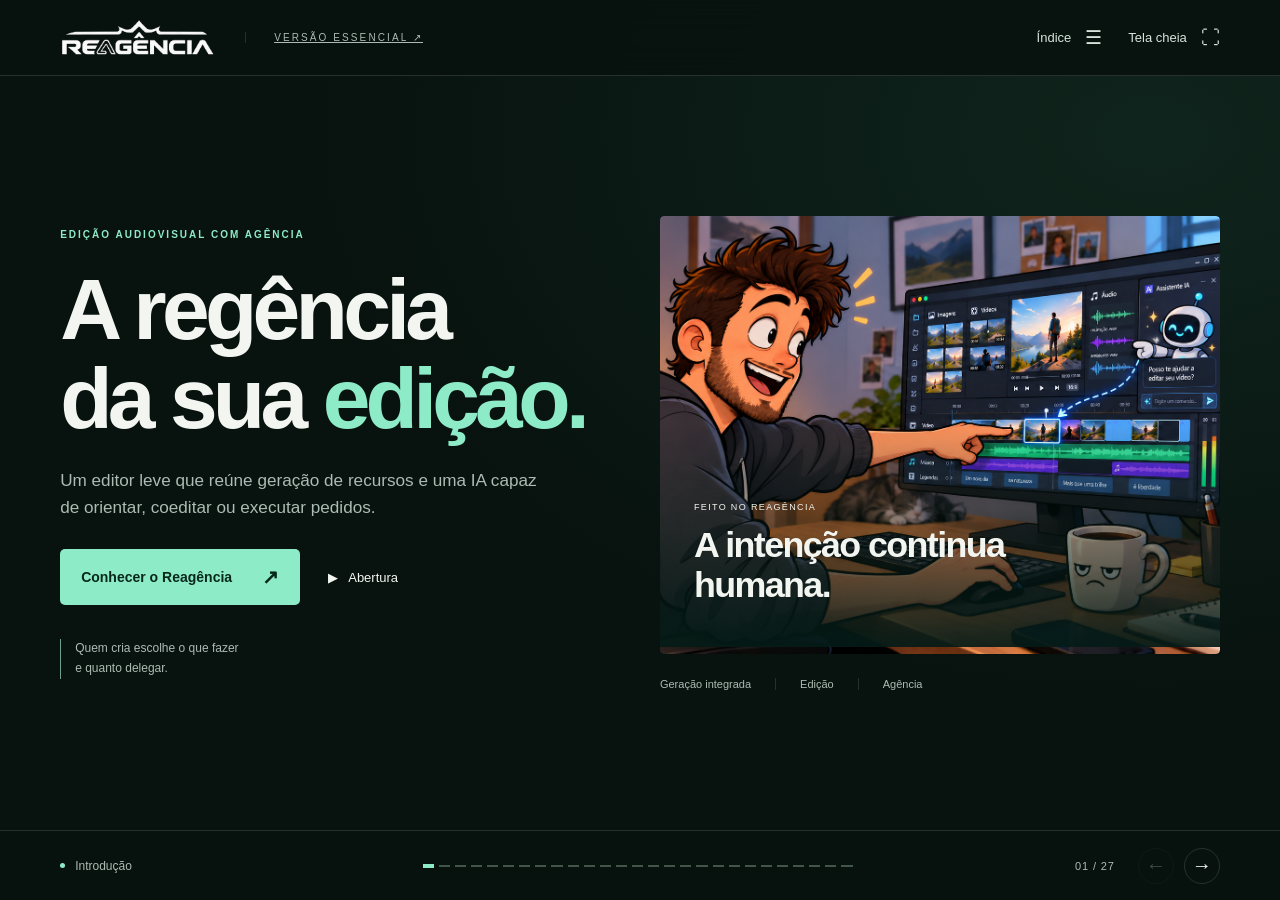
==== commit ca5bca18: "Adiciona apresentacao essencial com nove paginas e detalhes opcionais" ====
--- a/index.html
+++ b/index.html
@@ -1,7 +1,7 @@
 <!doctype html>
 <html lang="pt-BR"><head><meta charset="utf-8"><meta name="viewport" content="width=device-width,initial-scale=1"><meta name="theme-color" content="#07130f"><meta name="description" content="Conheça o Reagência: edição audiovisual, geração integrada e uma Agência de IA opcional. Quatro percursos: três edições sobre o mesmo roteiro e um projeto criado por conversa com ChatGPT, mapas e regras do Reagência."><title>Reagência — A regência da sua edição</title><link rel="icon" href="assets/brand/favicon-reagencia-esquerda-v2.ico"><link rel="stylesheet" href="style.css"><link rel="stylesheet" href="case.css"></head>
 <body class="no-js"><a class="skip-link" href="#deck">Pular para a apresentação</a>
-<header class="topbar"><a class="brand" href="#abertura" aria-label="Reagência, início"><img src="assets/brand/reagencia.png" alt="Reagência"></a><span class="top-context">REGÊNCIA EM EDIÇÃO</span><nav aria-label="Controles da apresentação"><button class="top-button" id="open-index">Índice <span aria-hidden="true">☰</span></button><button class="top-button fullscreen-button" id="fullscreen" aria-label="Entrar em tela cheia">Tela cheia <span aria-hidden="true">⛶</span></button></nav></header>
+<header class="topbar"><a class="brand" href="#abertura" aria-label="Reagência, início"><img src="assets/brand/reagencia.png" alt="Reagência"></a><span class="top-context"><a href="essencial/index.html">VERSÃO ESSENCIAL ↗</a></span><nav aria-label="Controles da apresentação"><button class="top-button" id="open-index">Índice <span aria-hidden="true">☰</span></button><button class="top-button fullscreen-button" id="fullscreen" aria-label="Entrar em tela cheia">Tela cheia <span aria-hidden="true">⛶</span></button></nav></header>
 <main id="deck"><section class="slide cover" id="abertura" data-chapter="Introdução" aria-label="A regência da sua edição" tabindex="-1" ><div class="slide-inner">
 <div class="hero-copy"><div class="eyebrow">EDIÇÃO AUDIOVISUAL COM AGÊNCIA</div>
 <h1>A regência<br>da sua <em>edição.</em></h1>
@@ -95,11 +95,11 @@
 </section>
 
 <section class="slide closing-slide" id="potencial" data-chapter="Encerramento" aria-label="Da ideia à execução, com menos barreiras" tabindex="-1" hidden><div class="slide-inner">
-<div class="closing-main"><div class="eyebrow">O POTENCIAL DO REAGÊNCIA</div><h2>Da ideia à execução,<br><em>com menos barreiras.</em></h2><p>O potencial do Reagência está em transformar intenção em ação: uma pessoa pode criar sem dominar cada ferramenta, enquanto quem já domina ganha liberdade para delegar o trabalho repetitivo.</p><p>As integrações já validadas demonstram o conceito e abrem caminho para novas conexões e possibilidades de criação.</p></div><div class="closing-bottom"><img src="assets/brand/reagencia.png" alt="Reagência" class="closing-brand"><p>Com Reagência, você é o maestro do seu editor.</p><div><button class="text-button" data-go="percursos">Revisitar os quatro percursos ↗</button><br><button class="text-button" data-go="caminho-da-luz">Rever Caminho da Luz ↗</button></div></div></div></section></main>
+<div class="closing-main"><div class="eyebrow">O POTENCIAL DO REAGÊNCIA</div><h2>Da ideia à execução,<br><em>com menos barreiras.</em></h2><p>O potencial do Reagência está em transformar intenção em ação: uma pessoa pode criar sem dominar cada ferramenta, enquanto quem já domina ganha liberdade para delegar o trabalho repetitivo.</p><p>As integrações já validadas demonstram o conceito e abrem caminho para novas conexões e possibilidades de criação.</p></div><div class="closing-bottom"><img src="assets/brand/reagencia.png" alt="Reagência" class="closing-brand"><p>Com Reagência, você é o maestro do seu editor.</p><div><button class="text-button" data-go="percursos">Revisitar os quatro percursos ↗</button></div></div></div></section></main>
 <dialog id="luz-bastidores-dialog" class="text-dialog"><div class="dialog-top"><div><span class="eyebrow">PERCURSO 04 · CAMINHO DA LUZ</span><h2>Como o projeto foi gerado.</h2></div><button class="close-dialog" aria-label="Fechar bastidores do caso">×</button></div><div class="document-copy"><p><b>A música veio primeiro.</b> Com a música pronta, o usuário deu a ideia, orientou a criação das cenas e buscou as melhores imagens durante a conversa com o ChatGPT.</p><p><b>Os mapas transformaram o pedido em projeto.</b> O ChatGPT recebeu os mapas e as regras do Reagência, a descrição da montagem e os endereços dos arquivos. Preparou o JSON com cenas, tempos, recortes, movimentos e transições.</p><p><b>A vinculação já estava planejada.</b> O pedido previa um auxiliar para ler os metadados reais das mídias no computador. Orientado pelos mapas, o ChatGPT preparou essa etapa junto com a montagem.</p><p><b>A montagem chegou quase pronta.</b> Segundo o usuário, a primeira entrega ficou quase perfeita. Um ajuste pedido na conversa gerou correções pontuais, e o usuário refinou detalhes no editor, incluindo a retirada de um fundo por mosaico. O projeto foi aberto e exportado normalmente no Reagência.</p><p class="source-note">Os cerca de 90% preservados e a percepção de maior rapidez são relatos do usuário sobre este caso, não medições automáticas. As conversas e as versões do projeto registram os ajustes e as correções. As imagens desta seção são materiais da produção e frames do vídeo.</p></div></dialog>
 
 <footer class="bottom-bar"><button class="chapter-button" id="chapter-button" aria-label="Abrir índice de capítulos"><span class="live-dot"></span><span id="chapter-label">Introdução</span></button><div class="progress-segments" aria-label="Progresso da apresentação"><button data-go="abertura" aria-label="Ir para 1: A regência da sua edição" title="A regência da sua edição"></button><button data-go="origem" aria-label="Ir para 2: Mais tempo para criar" title="Mais tempo para criar"></button><button data-go="editor" aria-label="Ir para 3: Um ambiente para construir o vídeo" title="Um ambiente para construir o vídeo"></button><button data-go="ferramentas" aria-label="Ir para 4: Movimento e acabamento" title="Movimento e acabamento"></button><button data-go="exportacao" aria-label="Ir para 5: O vídeo pronto para sair" title="O vídeo pronto para sair"></button><button data-go="continuidade" aria-label="Ir para 6: Da conversa a um projeto que o editor entende" title="Da conversa a um projeto que o editor entende"></button><button data-go="conexoes" aria-label="Ir para 7: Ajuda opcional. Recursos conectados." title="Ajuda opcional. Recursos conectados."></button><button data-go="percursos" aria-label="Ir para 8: Quatro percursos para criar" title="Quatro percursos para criar"></button><button data-go="base" aria-label="Ir para 9: Recursos preparados no editor" title="Recursos preparados no editor"></button><button data-go="imagens" aria-label="Ir para 10: Seis imagens. Continuidade visual." title="Seis imagens. Continuidade visual."></button><button data-go="manual-montagem" aria-label="Ir para 11: Cada escolha na timeline" title="Cada escolha na timeline"></button><button data-go="manual-ajustes" aria-label="Ir para 12: O acabamento de cada cena" title="O acabamento de cada cena"></button><button data-go="manual-video" aria-label="Ir para 13: A montagem manual." title="A montagem manual."></button><button data-go="hibrido-montagem" aria-label="Ir para 14: A Agência organiza a montagem." title="A Agência organiza a montagem."></button><button data-go="hibrido-transicoes" aria-label="Ir para 15: As cenas ganham transições." title="As cenas ganham transições."></button><button data-go="hibrido-transformacoes" aria-label="Ir para 16: Movimento dentro de cada clipe." title="Movimento dentro de cada clipe."></button><button data-go="hibrido-video" aria-label="Ir para 17: Edição em parceria." title="Edição em parceria."></button><button data-go="plena-pedido" aria-label="Ir para 18: Um pedido. Uma nova produção." title="Um pedido. Uma nova produção."></button><button data-go="plena-resposta" aria-label="Ir para 19: A Agência gera e monta" title="A Agência gera e monta"></button><button data-go="plena-timeline" aria-label="Ir para 20: A produção continua editável" title="A produção continua editável"></button><button data-go="plena-video" aria-label="Ir para 21: A intenção ganha forma." title="A intenção ganha forma."></button><button data-go="caminho-da-luz" aria-label="Ir para 22: Percurso 4, criação por conversa" title="Percurso 4, criação por conversa"></button><button data-go="luz-processo" aria-label="Ir para 23: Da música pronta ao projeto integrado" title="Da música pronta ao projeto integrado"></button><button data-go="luz-mosaicos" aria-label="Ir para 24: Descrever o movimento e ver a montagem" title="Descrever o movimento e ver a montagem"></button><button data-go="luz-refinamento" aria-label="Ir para 25: A montagem chega pronta para o seu olhar" title="A montagem chega pronta para o seu olhar"></button><button data-go="luz-video" aria-label="Ir para 26: Caminho da Luz, o vídeo publicado" title="Caminho da Luz, o vídeo publicado"></button><button data-go="potencial" aria-label="Ir para 27: Da ideia à execução, com menos barreiras" title="Da ideia à execução, com menos barreiras"></button></div><div class="pager"><span id="slide-number" aria-live="polite">01 / 27</span><button id="previous" aria-label="Página anterior" title="Página anterior (←)">←</button><button id="next" aria-label="Próxima página" title="Próxima página (→)">→</button></div></footer>
-<dialog id="index-dialog" class="index-dialog"><div class="dialog-top"><div><span class="eyebrow">A APRESENTAÇÃO</span><h2>Escolha um capítulo.</h2></div><button class="close-dialog" aria-label="Fechar índice">×</button></div><div class="index-grid"><button data-go="abertura"><span>01</span><b>A regência da sua edição</b><small>Introdução</small></button><button data-go="origem"><span>02</span><b>Mais tempo para criar</b><small>Introdução</small></button><button data-go="editor"><span>03</span><b>Um ambiente para construir o vídeo</b><small>O editor</small></button><button data-go="ferramentas"><span>04</span><b>Movimento e acabamento</b><small>O editor</small></button><button data-go="exportacao"><span>05</span><b>O vídeo pronto para sair</b><small>O editor</small></button><button data-go="continuidade"><span>06</span><b>Da conversa a um projeto que o editor entende</b><small>O editor</small></button><button data-go="conexoes"><span>07</span><b>Ajuda opcional. Recursos conectados.</b><small>O editor</small></button><button data-go="percursos"><span>08</span><b>Quatro percursos para criar</b><small>Quatro percursos</small></button><button data-go="base"><span>09</span><b>Recursos preparados no editor</b><small>Preparação</small></button><button data-go="imagens"><span>10</span><b>Seis imagens. Continuidade visual.</b><small>Preparação</small></button><button data-go="manual-montagem"><span>11</span><b>Cada escolha na timeline</b><small>Manual</small></button><button data-go="manual-ajustes"><span>12</span><b>O acabamento de cada cena</b><small>Manual</small></button><button data-go="manual-video"><span>13</span><b>A montagem manual.</b><small>Manual</small></button><button data-go="hibrido-montagem"><span>14</span><b>A Agência organiza a montagem.</b><small>Híbrido</small></button><button data-go="hibrido-transicoes"><span>15</span><b>As cenas ganham transições.</b><small>Híbrido</small></button><button data-go="hibrido-transformacoes"><span>16</span><b>Movimento dentro de cada clipe.</b><small>Híbrido</small></button><button data-go="hibrido-video"><span>17</span><b>Edição em parceria.</b><small>Híbrido</small></button><button data-go="plena-pedido"><span>18</span><b>Um pedido. Uma nova produção.</b><small>Agência plena</small></button><button data-go="plena-resposta"><span>19</span><b>A Agência gera e monta</b><small>Agência plena</small></button><button data-go="plena-timeline"><span>20</span><b>A produção continua editável</b><small>Agência plena</small></button><button data-go="plena-video"><span>21</span><b>A intenção ganha forma.</b><small>Agência plena</small></button><button data-go="caminho-da-luz"><span>22</span><b>Percurso 4, criação por conversa</b><small>04 · Criação por conversa</small></button><button data-go="luz-processo"><span>23</span><b>Da música pronta ao projeto integrado</b><small>04 · Criação por conversa</small></button><button data-go="luz-mosaicos"><span>24</span><b>Descrever o movimento e ver a montagem</b><small>04 · Criação por conversa</small></button><button data-go="luz-refinamento"><span>25</span><b>A montagem chega pronta para o seu olhar</b><small>04 · Criação por conversa</small></button><button data-go="luz-video"><span>26</span><b>Caminho da Luz, o vídeo publicado</b><small>04 · Criação por conversa</small></button><button data-go="potencial"><span>27</span><b>Da ideia à execução, com menos barreiras</b><small>Encerramento</small></button></div><p class="dialog-hint">Navegue com ← e →. Tecla F para tela cheia. Tecla M para abrir este índice.</p></dialog>
+<dialog id="index-dialog" class="index-dialog"><div class="dialog-top"><div><span class="eyebrow">A APRESENTAÇÃO</span><h2>Escolha um capítulo.</h2></div><button class="close-dialog" aria-label="Fechar índice">×</button></div><div class="index-grid"><button data-go="abertura"><span>01</span><b>A regência da sua edição</b><small>Introdução</small></button><button data-go="origem"><span>02</span><b>Mais tempo para criar</b><small>Introdução</small></button><button data-go="editor"><span>03</span><b>Um ambiente para construir o vídeo</b><small>O editor</small></button><button data-go="ferramentas"><span>04</span><b>Movimento e acabamento</b><small>O editor</small></button><button data-go="exportacao"><span>05</span><b>O vídeo pronto para sair</b><small>O editor</small></button><button data-go="continuidade"><span>06</span><b>Da conversa a um projeto que o editor entende</b><small>O editor</small></button><button data-go="conexoes"><span>07</span><b>Ajuda opcional. Recursos conectados.</b><small>O editor</small></button><button data-go="percursos"><span>08</span><b>Quatro percursos para criar</b><small>Quatro percursos</small></button><button data-go="base"><span>09</span><b>Recursos preparados no editor</b><small>Preparação</small></button><button data-go="imagens"><span>10</span><b>Seis imagens. Continuidade visual.</b><small>Preparação</small></button><button data-go="manual-montagem"><span>11</span><b>Cada escolha na timeline</b><small>Manual</small></button><button data-go="manual-ajustes"><span>12</span><b>O acabamento de cada cena</b><small>Manual</small></button><button data-go="manual-video"><span>13</span><b>A montagem manual.</b><small>Manual</small></button><button data-go="hibrido-montagem"><span>14</span><b>A Agência organiza a montagem.</b><small>Híbrido</small></button><button data-go="hibrido-transicoes"><span>15</span><b>As cenas ganham transições.</b><small>Híbrido</small></button><button data-go="hibrido-transformacoes"><span>16</span><b>Movimento dentro de cada clipe.</b><small>Híbrido</small></button><button data-go="hibrido-video"><span>17</span><b>Edição em parceria.</b><small>Híbrido</small></button><button data-go="plena-pedido"><span>18</span><b>Um pedido. Uma nova produção.</b><small>Agência plena</small></button><button data-go="plena-resposta"><span>19</span><b>A Agência gera e monta</b><small>Agência plena</small></button><button data-go="plena-timeline"><span>20</span><b>A produção continua editável</b><small>Agência plena</small></button><button data-go="plena-video"><span>21</span><b>A intenção ganha forma.</b><small>Agência plena</small></button><button data-go="caminho-da-luz"><span>22</span><b>Percurso 4, criação por conversa</b><small>04 · Criação por conversa</small></button><button data-go="luz-processo"><span>23</span><b>Da música pronta ao projeto integrado</b><small>04 · Criação por conversa</small></button><button data-go="luz-mosaicos"><span>24</span><b>Descrever o movimento e ver a montagem</b><small>04 · Criação por conversa</small></button><button data-go="luz-refinamento"><span>25</span><b>A montagem chega pronta para o seu olhar</b><small>04 · Criação por conversa</small></button><button data-go="luz-video"><span>26</span><b>Caminho da Luz, o vídeo publicado</b><small>04 · Criação por conversa</small></button><button data-go="potencial"><span>27</span><b>Da ideia à execução, com menos barreiras</b><small>Encerramento</small></button></div><p class="dialog-hint"><a href="essencial/index.html">Conhecer a versão essencial em 9 páginas ↗</a></p><p class="dialog-hint">Navegue com ← e →. Tecla F para tela cheia. Tecla M para abrir este índice.</p></dialog>
 <dialog id="image-dialog" class="image-dialog"><div class="image-toolbar"><p id="image-caption"></p><button id="image-size" class="top-button">Tamanho real</button><button class="close-dialog" aria-label="Fechar imagem ampliada">×</button></div><div class="image-viewport"><img id="expanded-image" alt=""></div></dialog>
 <dialog id="video-dialog" class="video-dialog"><div class="dialog-top"><h2>Abertura Reagência</h2><button class="close-dialog" aria-label="Fechar vídeo de abertura">×</button></div><video controls playsinline preload="none" poster="assets/posters/abertura.jpg"><source src="assets/videos/abertura.mp4" type="video/mp4"></video></dialog>
 <dialog id="roteiro-dialog" class="text-dialog"><div class="dialog-top"><div><span class="eyebrow">FONTE DA NARRAÇÃO</span><h2>O roteiro original</h2></div><button class="close-dialog" aria-label="Fechar roteiro">×</button></div><div class="document-copy"><p>“O Reagência nasceu da minha experiência criando vídeos. Eu tinha ideias, mas perdia tempo aprendendo ferramentas e repetindo tarefas.</p><p>Comecei reunindo no editor o que precisava: gerar voz a partir de texto, transformar áudio em legenda. Criar imagens e vídeos. Tudo no mesmo lugar.</p><p>No caminho, surgiu uma pergunta: se a inteligência artificial pode criar esses recursos, por que não poderia também operar o editor?</p><p>Assim, passei a tornar suas funções acessíveis à IA, para orientar e executar o que eu pedisse.</p><p>Porque colocar uma boa ideia em prática não deveria exigir perícia técnica.</p><p>Você pode editar, trabalhar junto com a inteligência artificial ou delegar tarefas. Ela ajuda a realizar. Você decide o que criar.</p><p>Reagência. Com ela, você tem a regência da sua edição.”</p><p class="source-note">Texto original usado nas produções. Os exemplos desta apresentação mostram geração de imagens, voz e legendas.</p></div></dialog>
